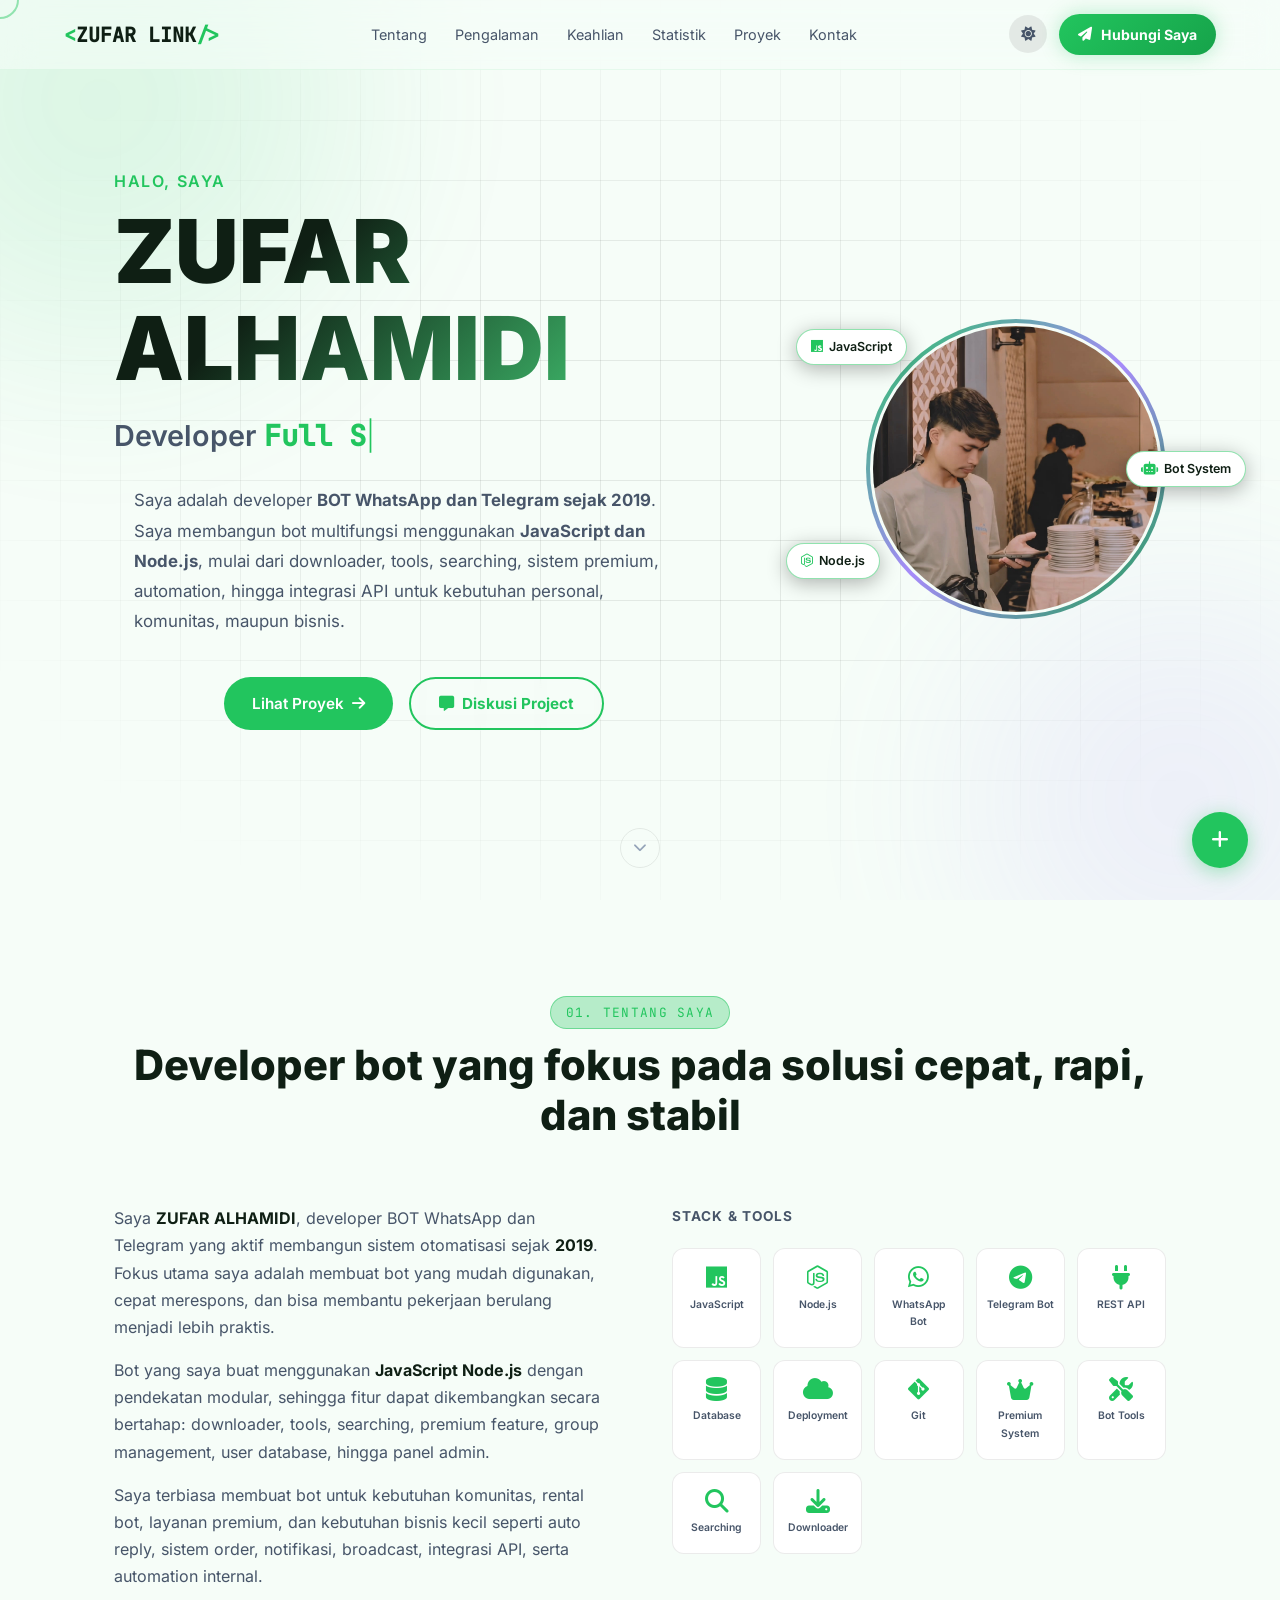
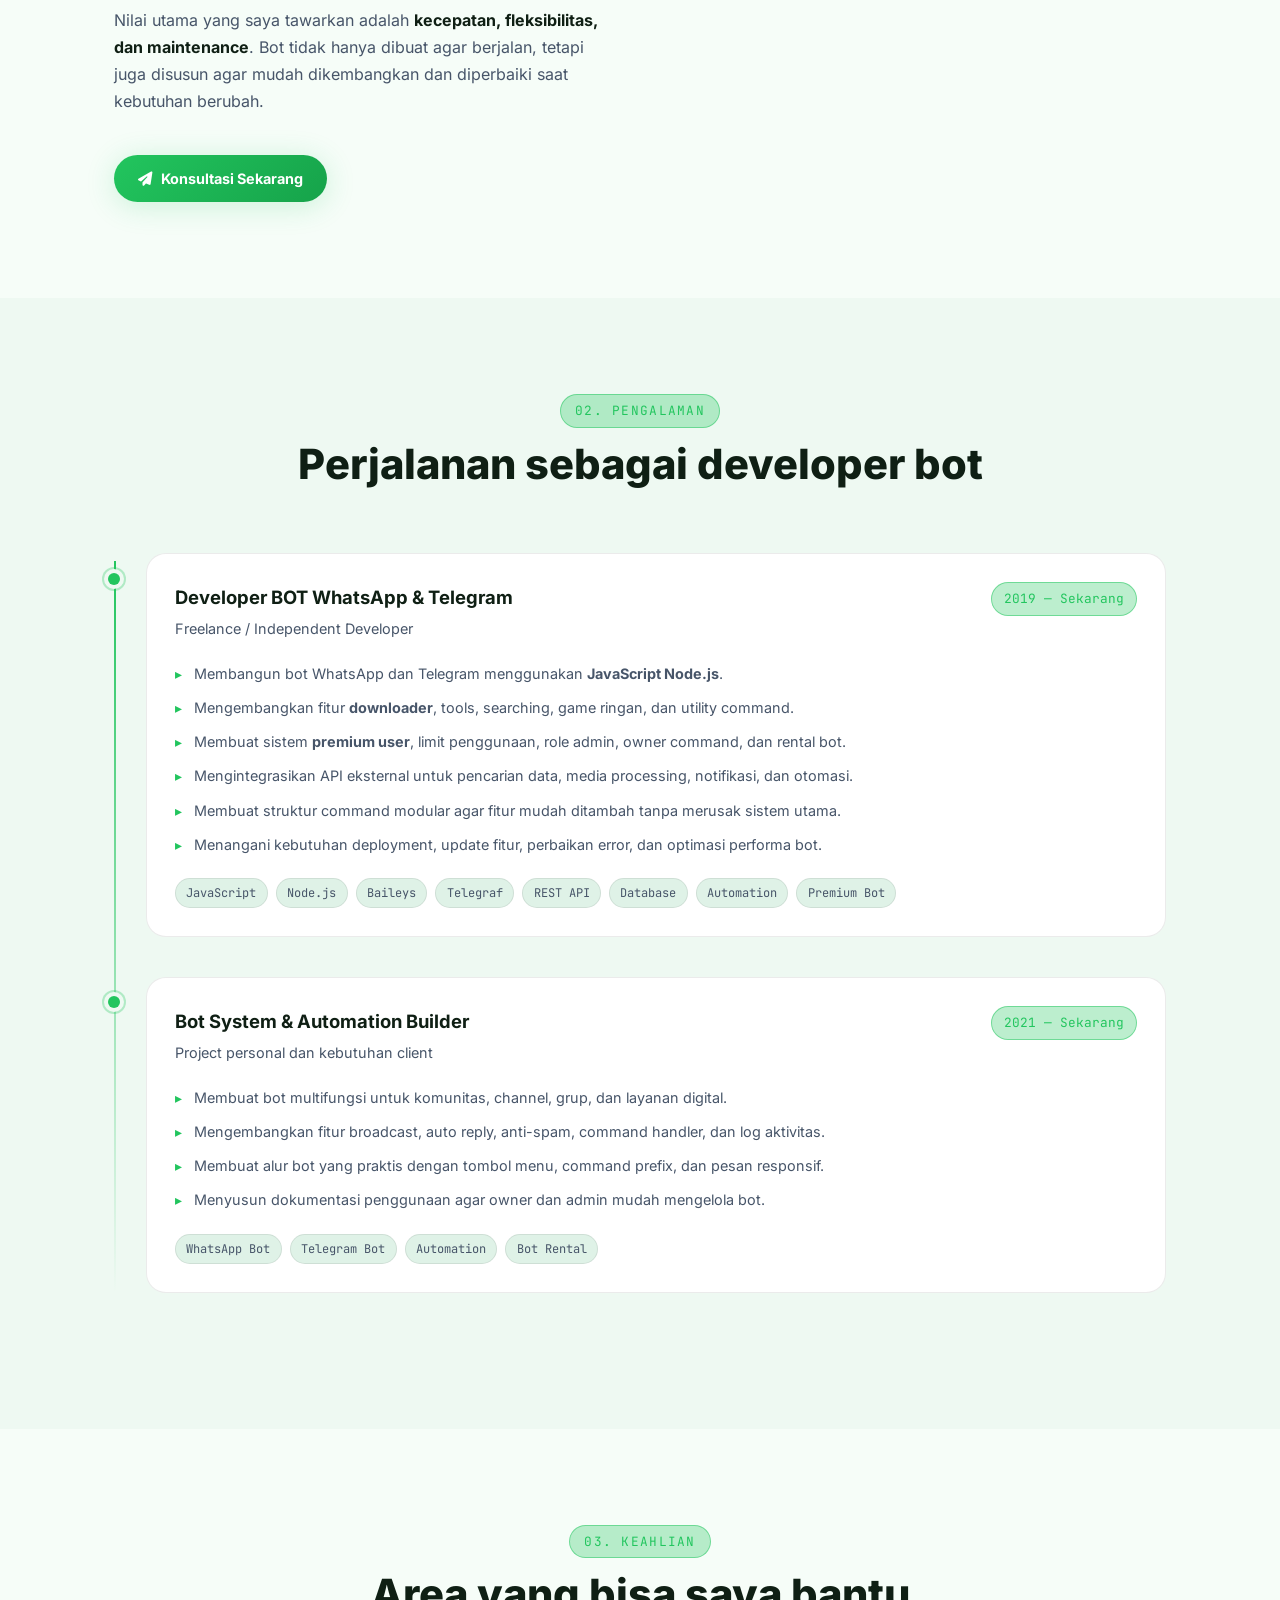
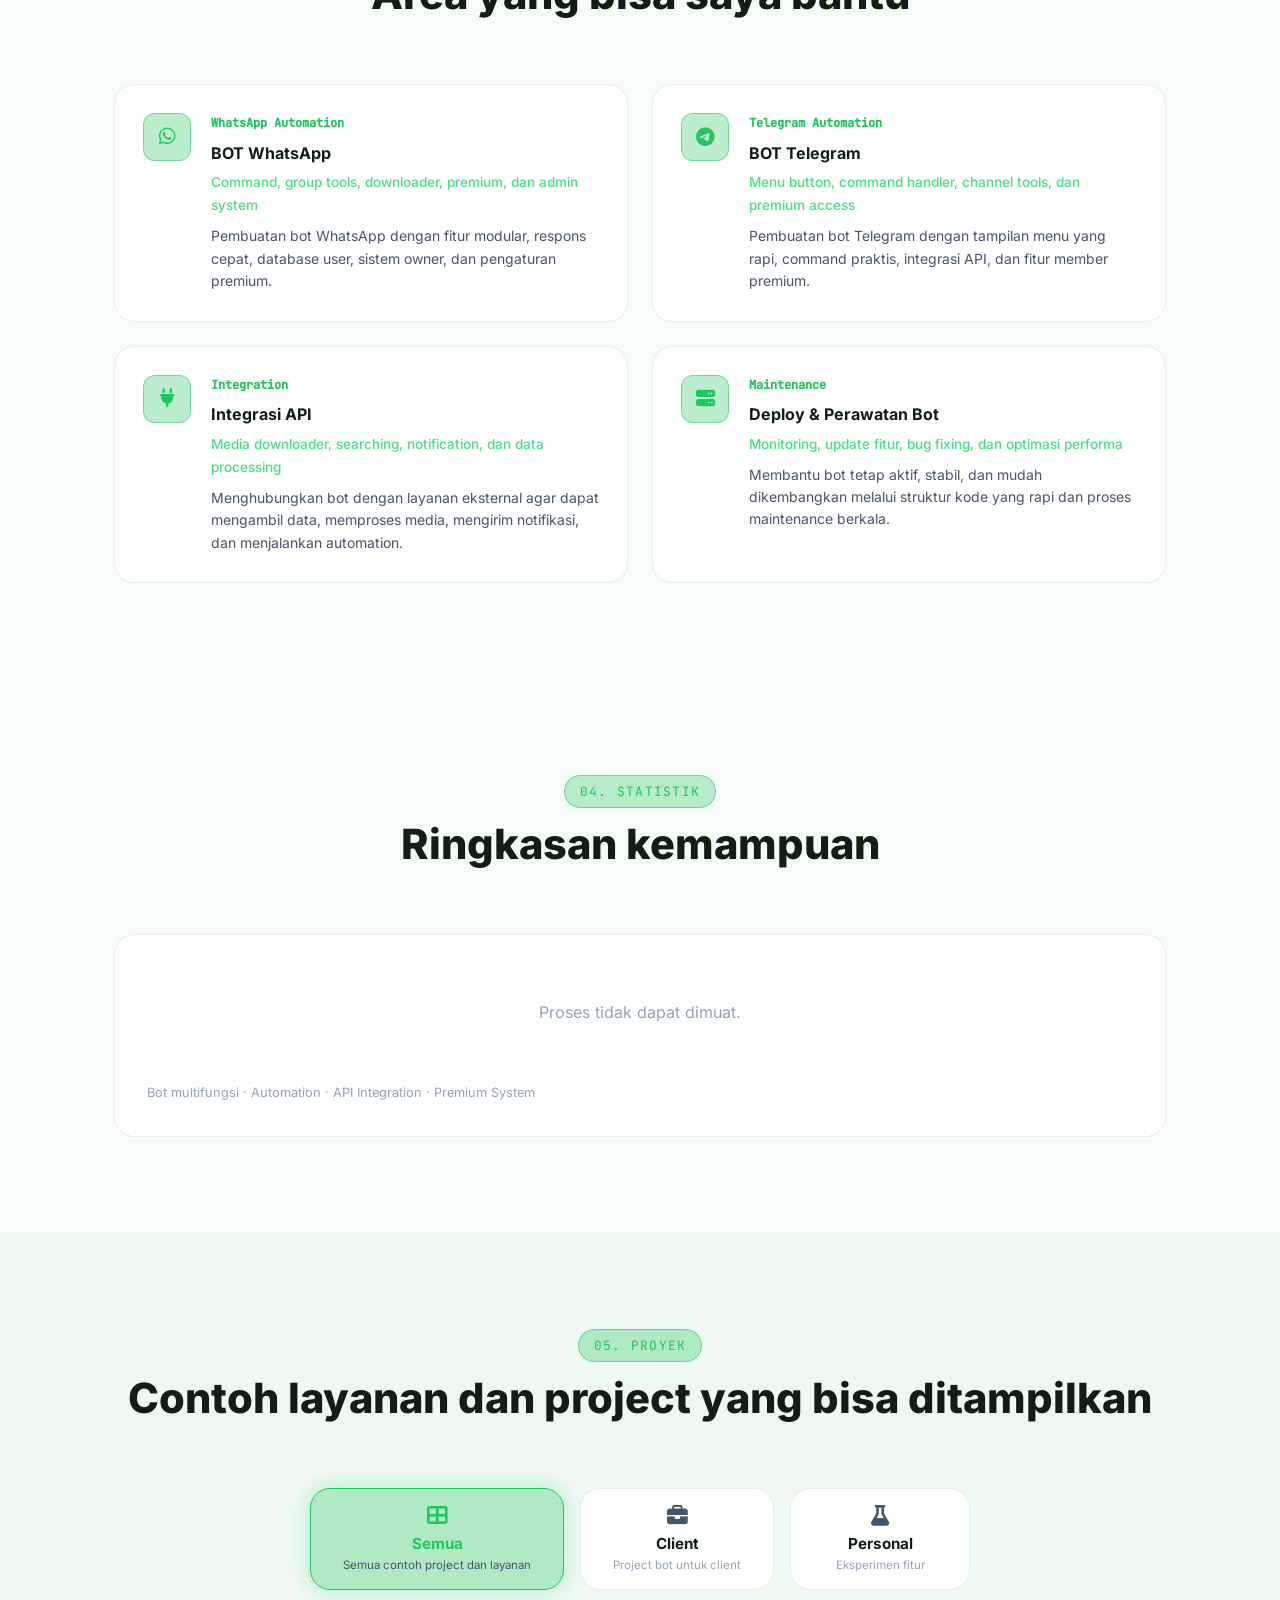
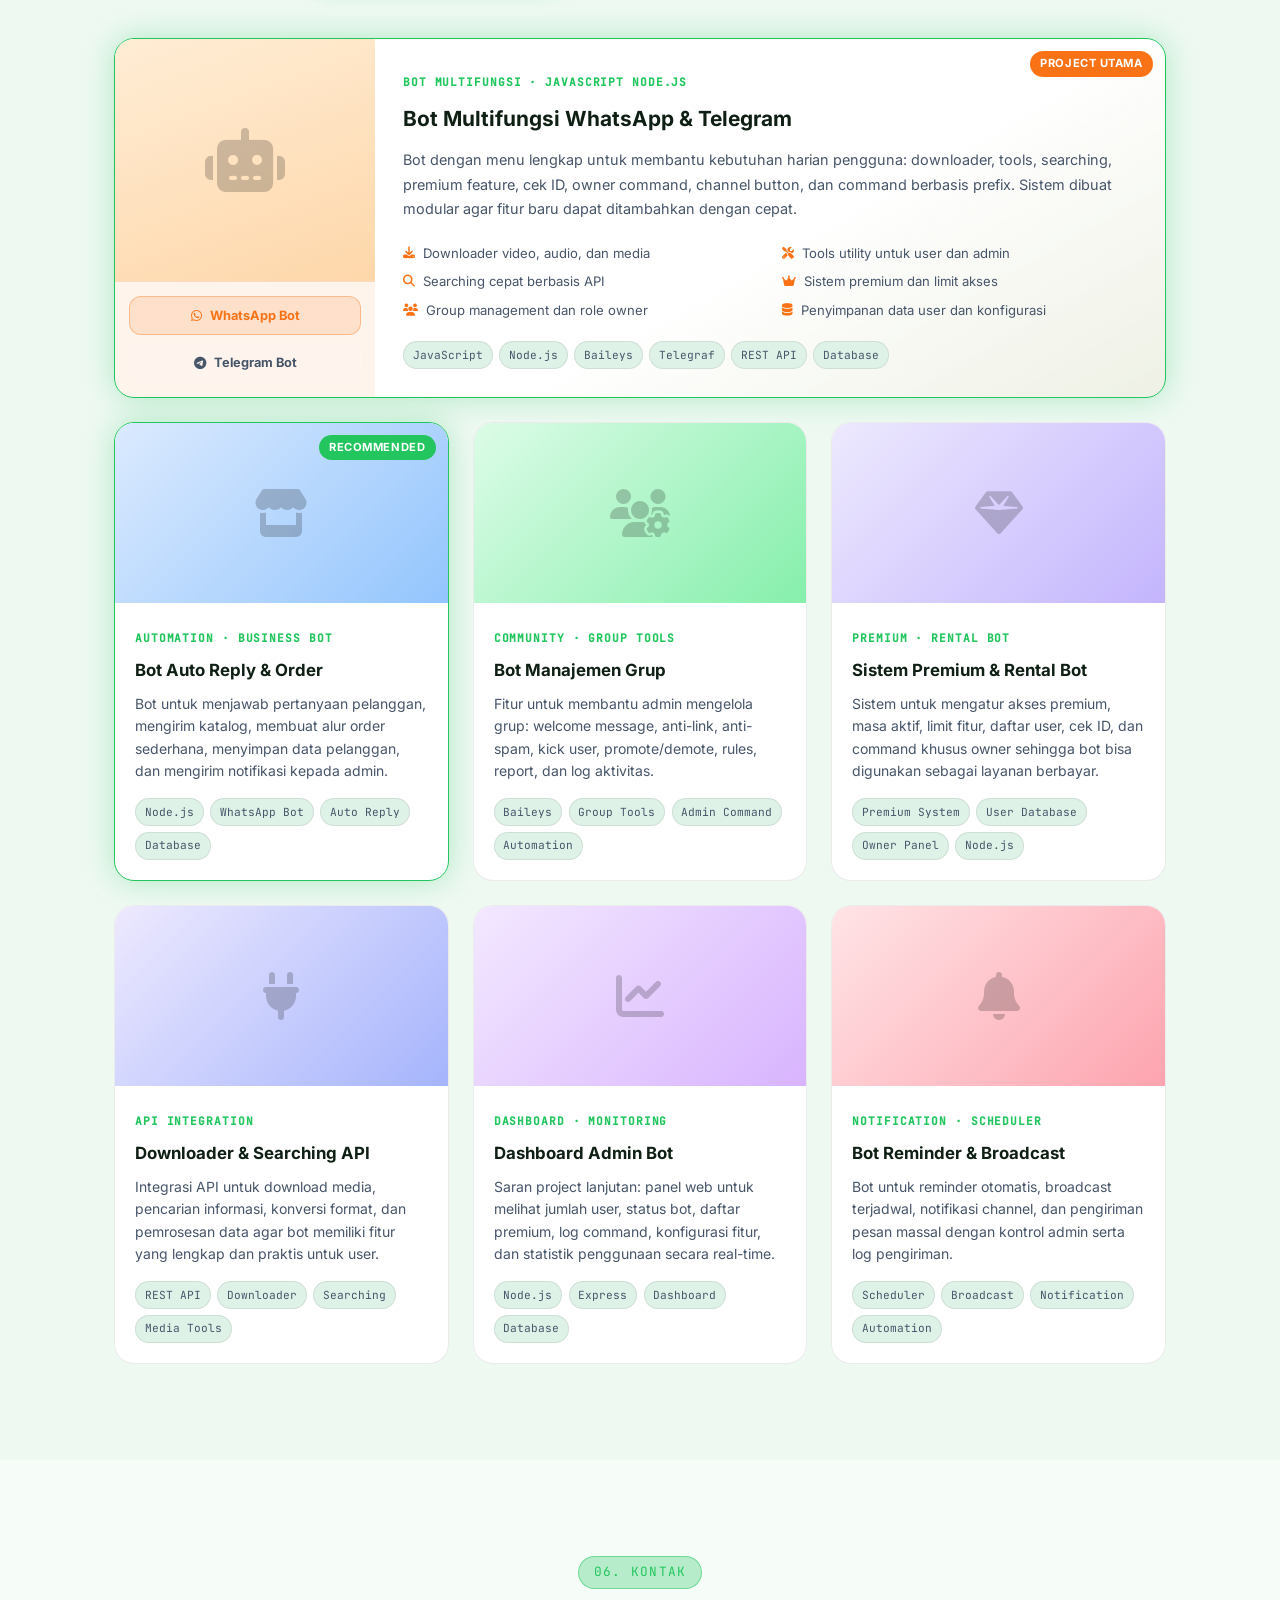
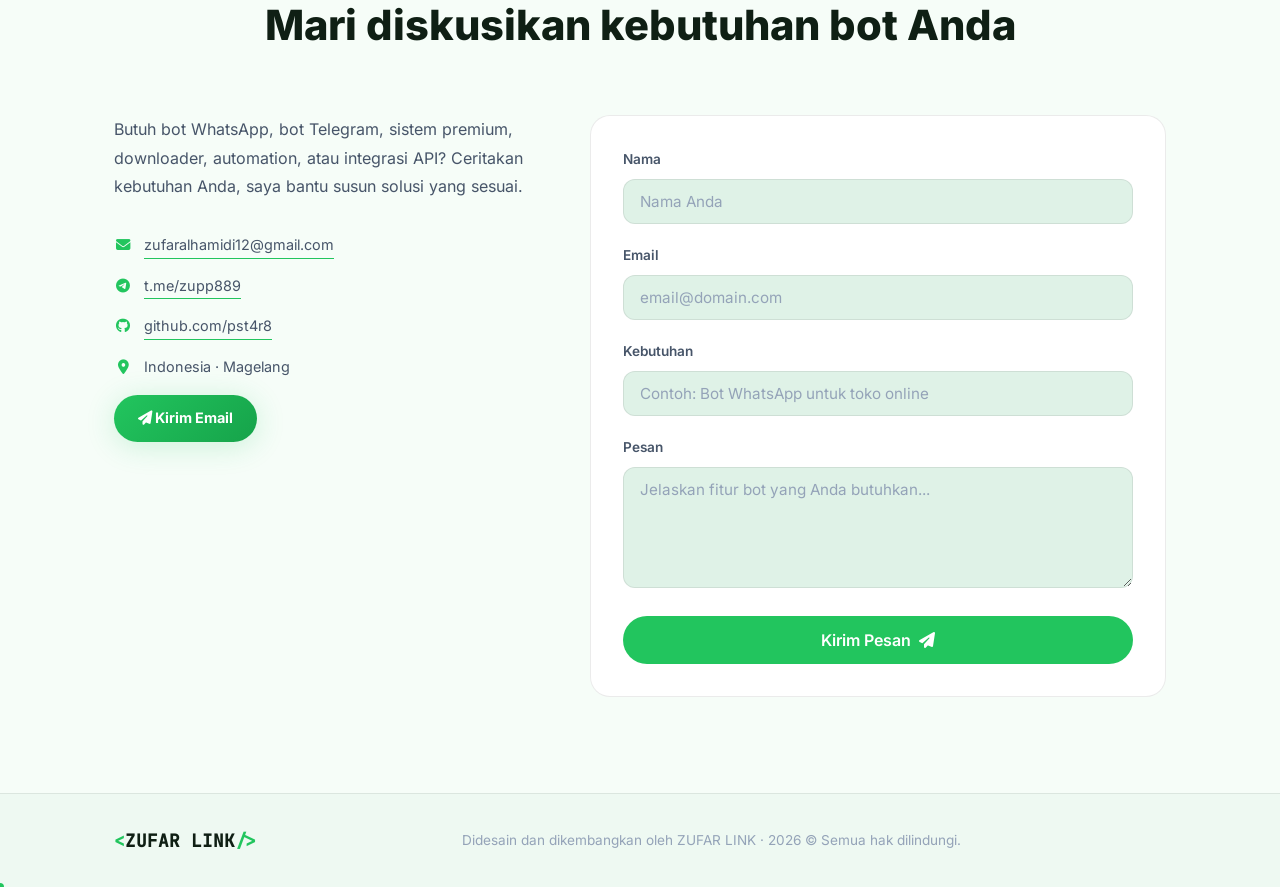
==== index.html @ 725f942e "update index.html" ====
<!DOCTYPE html>
<html lang="id" data-theme="dark">
<head>
  <meta charset="UTF-8" />
  <meta name="viewport" content="width=device-width, initial-scale=1.0" />

  <!-- SEO -->
  <title>ZUFAR AL — Developer Bot WhatsApp & Telegram | JavaScript · Node.js</title>
  <meta name="description" content="Portfolio ZUFAR LINK, developer BOT WhatsApp dan Telegram sejak 2019. Spesialis pembuatan bot multifungsi, automation, downloader, tools, searching, sistem premium, dan integrasi API menggunakan JavaScript Node.js." />
  <meta name="keywords" content="ZUFAR LINK, developer bot, bot WhatsApp, bot Telegram, JavaScript, Node.js, Baileys, Telegraf, automation, API integration, bot multifungsi, WhatsApp bot Indonesia, Telegram bot Indonesia" />
  <meta name="author" content="ZUFAR ALHAMIDI" />
  <meta name="robots" content="index, follow" />
  <meta name="theme-color" content="#8b5cf6" />
  <link rel="canonical" href="https://zufarlink.net/" />

  <!-- Open Graph -->
  <meta property="og:type" content="website" />
  <meta property="og:locale" content="id_ID" />
  <meta property="og:url" content="https://zufarlink.net/" />
  <meta property="og:site_name" content="ZUFAR LINK — Portfolio" />
  <meta property="og:title" content="ZUFAR LINK — Developer Bot WhatsApp & Telegram" />
  <meta property="og:description" content="Developer BOT WhatsApp dan Telegram sejak 2019. Membuat bot multifungsi, sistem premium, automation, downloader, tools, searching, dan integrasi API dengan JavaScript Node.js." />
  <meta property="og:image" content="logo.png" />
  <meta property="og:image:width" content="1200" />
  <meta property="og:image:height" content="630" />
  <meta property="og:image:alt" content="ZUFAR LINK, Developer Bot WhatsApp dan Telegram" />

  <!-- Twitter Card -->
  <meta name="twitter:card" content="summary_large_image" />
  <meta name="twitter:title" content="ZUFAR LINK — Developer Bot WhatsApp & Telegram" />
  <meta name="twitter:description" content="Developer bot sejak 2019 dengan JavaScript Node.js untuk WhatsApp dan Telegram." />
  <meta name="twitter:image" content="logo.png" />

  <link rel="icon" type="image/svg+xml" href="favicon.svg" />
  <link rel="apple-touch-icon" href="logo.png" />

  <!-- Structured Data -->
  <script type="application/ld+json">
  {
    "@context": "https://schema.org",
    "@type": "Person",
    "name": "ZUFAR LINK",
    "jobTitle": "Developer Bot WhatsApp dan Telegram",
    "description": "Developer BOT WhatsApp dan Telegram sejak 2019. Berfokus pada bot multifungsi, automation, sistem premium, downloader, searching, dan integrasi API menggunakan JavaScript Node.js.",
    "url": "https://zufarlink.net/",
    "email": "zufaralhamidi12@gmail.com",
    "sameAs": [
      "https://github.com/pst4r8",
      "https://t.me/zupp889"
    ],
    "knowsAbout": [
      "JavaScript", "Node.js", "WhatsApp Bot", "Telegram Bot", "Baileys", "Telegraf", "API Integration", "Automation", "Bot Management", "Downloader", "Premium System", "Database", "Web Dashboard"
    ]
  }
  </script>

  <link rel="stylesheet" href="libs/fonts/fonts.css" />
  <link rel="stylesheet" href="libs/fontawesome/css/all.min.css" />
  <link rel="stylesheet" href="libs/bootstrap/tooltip-only.css" />
  <link rel="stylesheet" href="libs/aos/aos.min.css" />
  <link rel="stylesheet" href="style.css" />
</head>
<body>

  <!-- NAVBAR -->
  <nav class="navbar" id="navbar">
    <div class="nav-container">
      <a href="#hero" class="nav-logo">
        <span class="logo-bracket">&lt;</span>ZUFAR LINK<span class="logo-bracket">/&gt;</span>
      </a>

      <ul class="nav-links" id="navLinks">
        <li><a href="#sobre-mi">Tentang</a></li>
        <li><a href="#experiencia">Pengalaman</a></li>
        <li><a href="#estudios">Keahlian</a></li>
        <li><a href="#github">Statistik</a></li>
        <li><a href="#proyectos">Proyek</a></li>
        <li><a href="#contacto">Kontak</a></li>
      </ul>

      <div class="nav-actions">
        <button class="theme-toggle" id="themeToggle" aria-label="Ubah tema">
          <i class="fas fa-moon" id="themeIcon"></i>
        </button>
        <a href="#contacto" class="btn-cv btn-cv-nav">
          <i class="fas fa-paper-plane"></i>
          <span>Hubungi Saya</span>
        </a>
        <button class="hamburger" id="hamburger" aria-label="Menu">
          <span></span><span></span><span></span>
        </button>
      </div>
    </div>
  </nav>

  <!-- HERO -->
  <section class="hero" id="hero">
    <div class="hero-bg">
      <div class="hero-grid"></div>
      <div class="blob blob-1"></div>
      <div class="blob blob-2"></div>
    </div>
    <div class="hero-layout">
      <div class="hero-content" data-aos="fade-right">
        <p class="hero-greeting">Halo, saya</p>
        <h1 class="hero-name" data-text="ZUFAR ALHAMIDI">ZUFAR ALHAMIDI</h1>
        <div class="hero-role">
          <span>Developer </span>
          <span class="typing-wrapper">
            <span class="typing" id="typing">BOT WhatsApp & Telegram</span>
            <span class="cursor">|</span>
          </span>
        </div>
        <p class="hero-desc">
          Saya adalah developer <strong>BOT WhatsApp dan Telegram sejak 2019</strong>. Saya membangun bot multifungsi menggunakan <strong>JavaScript dan Node.js</strong>, mulai dari downloader, tools, searching, sistem premium, automation, hingga integrasi API untuk kebutuhan personal, komunitas, maupun bisnis.
        </p>
        <div class="hero-actions">
          <a href="#proyectos" class="btn-primary">Lihat Proyek <i class="fas fa-arrow-right"></i></a>
          <a href="#contacto" class="btn-cv btn-cv-hero">
            <i class="fas fa-message"></i> Diskusi Project
          </a>
        </div>
        <!--
        <div class="hero-socials">
          <a href="https://github.com/pst4r8" target="_blank" rel="noopener" aria-label="GitHub">
            <i class="fab fa-github"></i>
          </a>
          <a href="https://t.me/zupp889" target="_blank" rel="noopener" aria-label="Telegram">
            <i class="fab fa-telegram"></i>
          </a>
          <a href="mailto:zufaralhamidi12@gmail.com" aria-label="Email">
            <i class="fas fa-envelope"></i>
          </a>
        </div>
        -->
      </div>

      <div class="hero-photo" data-aos="fade-left" data-aos-delay="200">
        <div class="photo-ring">
          <div class="photo-wrap">
            <img src="profile.jpg" alt="ZUFAR LINK" id="heroImg" onerror="this.style.display='none'; document.getElementById('photoPlaceholder').style.display='flex';" />
            <div class="photo-placeholder" id="photoPlaceholder">
              <i class="fas fa-robot"></i>
            </div>
          </div>
        </div>
        <div class="photo-badge photo-badge-1">
          <i class="fab fa-js"></i>
          <span>JavaScript</span>
        </div>
        <div class="photo-badge photo-badge-2">
          <i class="fab fa-node-js"></i>
          <span>Node.js</span>
        </div>
        <div class="photo-badge photo-badge-3">
          <i class="fas fa-robot"></i>
          <span>Bot System</span>
        </div>
      </div>
    </div>
    <div class="hero-scroll" data-aos="fade-up" data-aos-delay="700">
      <a href="#sobre-mi"><i class="fas fa-chevron-down"></i></a>
    </div>
  </section>

  <!-- TENTANG -->
  <section class="section sobre-mi" id="sobre-mi">
    <div class="container">
      <div class="section-header" data-aos="fade-up">
        <span class="section-tag">01. Tentang Saya</span>
        <h2>Developer bot yang fokus pada solusi cepat, rapi, dan stabil</h2>
      </div>
      <div class="about-grid">
        <div class="about-text" data-aos="fade-right">
          <p>Saya <strong>ZUFAR ALHAMIDI</strong>, developer BOT WhatsApp dan Telegram yang aktif membangun sistem otomatisasi sejak <strong>2019</strong>. Fokus utama saya adalah membuat bot yang mudah digunakan, cepat merespons, dan bisa membantu pekerjaan berulang menjadi lebih praktis.</p>
          <p>Bot yang saya buat menggunakan <strong>JavaScript Node.js</strong> dengan pendekatan modular, sehingga fitur dapat dikembangkan secara bertahap: downloader, tools, searching, premium feature, group management, user database, hingga panel admin.</p>
          <p>Saya terbiasa membuat bot untuk kebutuhan komunitas, rental bot, layanan premium, dan kebutuhan bisnis kecil seperti auto reply, sistem order, notifikasi, broadcast, integrasi API, serta automation internal.</p>
          <p>Nilai utama yang saya tawarkan adalah <strong>kecepatan, fleksibilitas, dan maintenance</strong>. Bot tidak hanya dibuat agar berjalan, tetapi juga disusun agar mudah dikembangkan dan diperbaiki saat kebutuhan berubah.</p>
          <a href="#contacto" class="btn-cv btn-cv-about">
            <i class="fas fa-paper-plane"></i> Konsultasi Sekarang
          </a>
        </div>
        <div class="about-skills" data-aos="fade-left">
          <h3>Stack & Tools</h3>
          <div class="skills-grid">
            <div class="skill-item"><i class="fab fa-js"></i><span>JavaScript</span></div>
            <div class="skill-item"><i class="fab fa-node-js"></i><span>Node.js</span></div>
            <div class="skill-item"><i class="fab fa-whatsapp"></i><span>WhatsApp Bot</span></div>
            <div class="skill-item"><i class="fab fa-telegram"></i><span>Telegram Bot</span></div>
            <div class="skill-item"><i class="fas fa-plug"></i><span>REST API</span></div>
            <div class="skill-item"><i class="fas fa-database"></i><span>Database</span></div>
            <div class="skill-item"><i class="fas fa-cloud"></i><span>Deployment</span></div>
            <div class="skill-item"><i class="fab fa-git-alt"></i><span>Git</span></div>
            <div class="skill-item"><i class="fas fa-crown"></i><span>Premium System</span></div>
            <div class="skill-item"><i class="fas fa-screwdriver-wrench"></i><span>Bot Tools</span></div>
            <div class="skill-item"><i class="fas fa-magnifying-glass"></i><span>Searching</span></div>
            <div class="skill-item"><i class="fas fa-download"></i><span>Downloader</span></div>
          </div>
        </div>
      </div>
    </div>
  </section>

  <!-- PENGALAMAN -->
  <section class="section experiencia" id="experiencia">
    <div class="container">
      <div class="section-header" data-aos="fade-up">
        <span class="section-tag">02. Pengalaman</span>
        <h2>Perjalanan sebagai developer bot</h2>
      </div>
      <div class="timeline">
        <div class="timeline-item" data-aos="fade-up">
          <div class="timeline-dot"></div>
          <div class="timeline-card">
            <div class="timeline-header">
              <div>
                <h3>Developer BOT WhatsApp & Telegram</h3>
                <p class="company">Freelance / Independent Developer</p>
              </div>
              <span class="timeline-date">2019 — Sekarang</span>
            </div>
            <ul class="timeline-list">
              <li>Membangun bot WhatsApp dan Telegram menggunakan <strong>JavaScript Node.js</strong>.</li>
              <li>Mengembangkan fitur <strong>downloader</strong>, tools, searching, game ringan, dan utility command.</li>
              <li>Membuat sistem <strong>premium user</strong>, limit penggunaan, role admin, owner command, dan rental bot.</li>
              <li>Mengintegrasikan API eksternal untuk pencarian data, media processing, notifikasi, dan otomasi.</li>
              <li>Membuat struktur command modular agar fitur mudah ditambah tanpa merusak sistem utama.</li>
              <li>Menangani kebutuhan deployment, update fitur, perbaikan error, dan optimasi performa bot.</li>
            </ul>
            <div class="timeline-tags">
              <span>JavaScript</span><span>Node.js</span><span>Baileys</span><span>Telegraf</span>
              <span>REST API</span><span>Database</span><span>Automation</span><span>Premium Bot</span>
            </div>
          </div>
        </div>

        <div class="timeline-item" data-aos="fade-up" data-aos-delay="100">
          <div class="timeline-dot"></div>
          <div class="timeline-card">
            <div class="timeline-header">
              <div>
                <h3>Bot System & Automation Builder</h3>
                <p class="company">Project personal dan kebutuhan client</p>
              </div>
              <span class="timeline-date">2021 — Sekarang</span>
            </div>
            <ul class="timeline-list">
              <li>Membuat bot multifungsi untuk komunitas, channel, grup, dan layanan digital.</li>
              <li>Mengembangkan fitur broadcast, auto reply, anti-spam, command handler, dan log aktivitas.</li>
              <li>Membuat alur bot yang praktis dengan tombol menu, command prefix, dan pesan responsif.</li>
              <li>Menyusun dokumentasi penggunaan agar owner dan admin mudah mengelola bot.</li>
            </ul>
            <div class="timeline-tags">
              <span>WhatsApp Bot</span><span>Telegram Bot</span><span>Automation</span><span>Bot Rental</span>
            </div>
          </div>
        </div>
      </div>
    </div>
  </section>

  <!-- KEAHLIAN -->
  <section class="section estudios" id="estudios">
    <div class="container">
      <div class="section-header" data-aos="fade-up">
        <span class="section-tag">03. Keahlian</span>
        <h2>Area yang bisa saya bantu</h2>
      </div>
      <div class="edu-grid">
        <div class="edu-card" data-aos="fade-up">
          <div class="edu-icon"><i class="fab fa-whatsapp"></i></div>
          <div class="edu-content">
            <span class="edu-date">WhatsApp Automation</span>
            <h3>BOT WhatsApp</h3>
            <p class="edu-place">Command, group tools, downloader, premium, dan admin system</p>
            <p class="edu-desc">Pembuatan bot WhatsApp dengan fitur modular, respons cepat, database user, sistem owner, dan pengaturan premium.</p>
          </div>
        </div>

        <div class="edu-card" data-aos="fade-up" data-aos-delay="100">
          <div class="edu-icon"><i class="fab fa-telegram"></i></div>
          <div class="edu-content">
            <span class="edu-date">Telegram Automation</span>
            <h3>BOT Telegram</h3>
            <p class="edu-place">Menu button, command handler, channel tools, dan premium access</p>
            <p class="edu-desc">Pembuatan bot Telegram dengan tampilan menu yang rapi, command praktis, integrasi API, dan fitur member premium.</p>
          </div>
        </div>

        <div class="edu-card" data-aos="fade-up" data-aos-delay="200">
          <div class="edu-icon"><i class="fas fa-plug"></i></div>
          <div class="edu-content">
            <span class="edu-date">Integration</span>
            <h3>Integrasi API</h3>
            <p class="edu-place">Media downloader, searching, notification, dan data processing</p>
            <p class="edu-desc">Menghubungkan bot dengan layanan eksternal agar dapat mengambil data, memproses media, mengirim notifikasi, dan menjalankan automation.</p>
          </div>
        </div>

        <div class="edu-card" data-aos="fade-up" data-aos-delay="300">
          <div class="edu-icon"><i class="fas fa-server"></i></div>
          <div class="edu-content">
            <span class="edu-date">Maintenance</span>
            <h3>Deploy & Perawatan Bot</h3>
            <p class="edu-place">Monitoring, update fitur, bug fixing, dan optimasi performa</p>
            <p class="edu-desc">Membantu bot tetap aktif, stabil, dan mudah dikembangkan melalui struktur kode yang rapi dan proses maintenance berkala.</p>
          </div>
        </div>
      </div>
    </div>
  </section>

  <!-- STATISTIK -->
  <section class="section github-activity" id="github">
    <div class="container">
      <div class="section-header" data-aos="fade-up">
        <span class="section-tag">04. Statistik</span>
        <h2>Ringkasan kemampuan</h2>
      </div>
      <div class="github-graph-wrapper" data-aos="fade-up">
        <div id="githubGraph" class="github-graph">
          <p class="github-loading"><i class="fas fa-robot"></i> 2019+ pengalaman membuat bot WhatsApp dan Telegram dengan JavaScript Node.js.</p>
        </div>
        <div class="github-total" id="githubTotal">Bot multifungsi · Automation · API Integration · Premium System</div>
      </div>
    </div>
  </section>

  <!-- PROYEK -->
  <section class="section proyectos" id="proyectos">
    <div class="container">
      <div class="section-header" data-aos="fade-up">
        <span class="section-tag">05. Proyek</span>
        <h2>Contoh layanan dan project yang bisa ditampilkan</h2>
      </div>

      <div class="origin-filter" data-aos="fade-up">
        <div class="origin-btns">
          <button class="origin-btn active" data-origin="all" data-sub="Semua contoh project dan layanan">
            <i class="fas fa-table-cells-large"></i>
            <span class="origin-btn-title">Semua</span>
            <span class="origin-btn-sub">Semua contoh project dan layanan</span>
          </button>
          <button class="origin-btn" data-origin="work" data-sub="Project bot untuk kebutuhan client, komunitas, dan bisnis">
            <i class="fas fa-briefcase"></i>
            <span class="origin-btn-title">Client</span>
            <span class="origin-btn-sub">Project bot untuk client</span>
          </button>
          <button class="origin-btn" data-origin="personal" data-sub="Eksperimen fitur dan pengembangan sistem pribadi">
            <i class="fas fa-flask"></i>
            <span class="origin-btn-title">Personal</span>
            <span class="origin-btn-sub">Eksperimen fitur</span>
          </button>
        </div>
        <p class="filter-hint" id="filterHint">Semua contoh project dan layanan</p>
      </div>

      <div class="projects-grid" id="projectsGrid">
        <div class="project-card project-ticado featured col-span-3-md" data-category="bot" data-origin="work" data-aos="fade-up">
          <div class="featured-badge">Project Utama</div>
          <div class="ticado-inner">
            <div class="ticado-img">
              <div class="project-placeholder p-ticado"><i class="fas fa-robot"></i></div>
              <div class="ticado-stores">
                <div class="store-badge store-info"><i class="fab fa-whatsapp"></i> WhatsApp Bot</div>
                <div class="store-badge store-info store-apple"><i class="fab fa-telegram"></i> Telegram Bot</div>
              </div>
            </div>
            <div class="ticado-body">
              <span class="project-category">Bot Multifungsi · JavaScript Node.js</span>
              <h3>Bot Multifungsi WhatsApp & Telegram</h3>
              <p>Bot dengan menu lengkap untuk membantu kebutuhan harian pengguna: downloader, tools, searching, premium feature, cek ID, owner command, channel button, dan command berbasis prefix. Sistem dibuat modular agar fitur baru dapat ditambahkan dengan cepat.</p>
              <div class="ticado-features">
                <div class="tf-item"><i class="fas fa-download"></i> Downloader video, audio, dan media</div>
                <div class="tf-item"><i class="fas fa-screwdriver-wrench"></i> Tools utility untuk user dan admin</div>
                <div class="tf-item"><i class="fas fa-magnifying-glass"></i> Searching cepat berbasis API</div>
                <div class="tf-item"><i class="fas fa-crown"></i> Sistem premium dan limit akses</div>
                <div class="tf-item"><i class="fas fa-users"></i> Group management dan role owner</div>
                <div class="tf-item"><i class="fas fa-database"></i> Penyimpanan data user dan konfigurasi</div>
              </div>
              <div class="project-tech">
                <span>JavaScript</span><span>Node.js</span><span>Baileys</span><span>Telegraf</span><span>REST API</span><span>Database</span>
              </div>
            </div>
          </div>
        </div>

        <div class="project-card project-work featured" data-category="bot" data-origin="work" data-aos="fade-up">
          <div class="featured-badge">Recommended</div>
          <div class="project-img">
            <div class="project-placeholder p1"><i class="fas fa-store"></i></div>
          </div>
          <div class="project-body">
            <span class="project-category">Automation · Business Bot</span>
            <h3>Bot Auto Reply & Order</h3>
            <p>Bot untuk menjawab pertanyaan pelanggan, mengirim katalog, membuat alur order sederhana, menyimpan data pelanggan, dan mengirim notifikasi kepada admin.</p>
            <div class="project-tech"><span>Node.js</span><span>WhatsApp Bot</span><span>Auto Reply</span><span>Database</span></div>
          </div>
        </div>

        <div class="project-card project-work" data-category="bot" data-origin="work" data-aos="fade-up" data-aos-delay="50">
          <div class="project-img"><div class="project-placeholder p3"><i class="fas fa-users-gear"></i></div></div>
          <div class="project-body">
            <span class="project-category">Community · Group Tools</span>
            <h3>Bot Manajemen Grup</h3>
            <p>Fitur untuk membantu admin mengelola grup: welcome message, anti-link, anti-spam, kick user, promote/demote, rules, report, dan log aktivitas.</p>
            <div class="project-tech"><span>Baileys</span><span>Group Tools</span><span>Admin Command</span><span>Automation</span></div>
          </div>
        </div>

        <div class="project-card project-work" data-category="bot" data-origin="work" data-aos="fade-up" data-aos-delay="100">
          <div class="project-img"><div class="project-placeholder p2"><i class="fas fa-gem"></i></div></div>
          <div class="project-body">
            <span class="project-category">Premium · Rental Bot</span>
            <h3>Sistem Premium & Rental Bot</h3>
            <p>Sistem untuk mengatur akses premium, masa aktif, limit fitur, daftar user, cek ID, dan command khusus owner sehingga bot bisa digunakan sebagai layanan berbayar.</p>
            <div class="project-tech"><span>Premium System</span><span>User Database</span><span>Owner Panel</span><span>Node.js</span></div>
          </div>
        </div>

        <div class="project-card project-work" data-category="api" data-origin="work" data-aos="fade-up" data-aos-delay="150">
          <div class="project-img"><div class="project-placeholder p2b"><i class="fas fa-plug"></i></div></div>
          <div class="project-body">
            <span class="project-category">API Integration</span>
            <h3>Downloader & Searching API</h3>
            <p>Integrasi API untuk download media, pencarian informasi, konversi format, dan pemrosesan data agar bot memiliki fitur yang lengkap dan praktis untuk user.</p>
            <div class="project-tech"><span>REST API</span><span>Downloader</span><span>Searching</span><span>Media Tools</span></div>
          </div>
        </div>

        <div class="project-card project-work" data-category="dashboard" data-origin="personal" data-aos="fade-up" data-aos-delay="200">
          <div class="project-img"><div class="project-placeholder p4"><i class="fas fa-chart-line"></i></div></div>
          <div class="project-body">
            <span class="project-category">Dashboard · Monitoring</span>
            <h3>Dashboard Admin Bot</h3>
            <p>Saran project lanjutan: panel web untuk melihat jumlah user, status bot, daftar premium, log command, konfigurasi fitur, dan statistik penggunaan secara real-time.</p>
            <div class="project-tech"><span>Node.js</span><span>Express</span><span>Dashboard</span><span>Database</span></div>
          </div>
        </div>

        <div class="project-card project-work" data-category="automation" data-origin="personal" data-aos="fade-up" data-aos-delay="250">
          <div class="project-img"><div class="project-placeholder p5"><i class="fas fa-bell"></i></div></div>
          <div class="project-body">
            <span class="project-category">Notification · Scheduler</span>
            <h3>Bot Reminder & Broadcast</h3>
            <p>Bot untuk reminder otomatis, broadcast terjadwal, notifikasi channel, dan pengiriman pesan massal dengan kontrol admin serta log pengiriman.</p>
            <div class="project-tech"><span>Scheduler</span><span>Broadcast</span><span>Notification</span><span>Automation</span></div>
          </div>
        </div>
      </div>
    </div>
  </section>

  <!-- SARAN WEBSITE -->
	<!--
  <section class="cta-section" data-aos="fade-up">
    <div class="cta-blob"></div>
    <div class="container cta-content">
      <h2>Saran agar portfolio terlihat lebih profesional</h2>
      <p>Tambahkan demo bot, screenshot menu, testimoni client, daftar paket layanan, dokumentasi fitur, dan tombol kontak langsung ke WhatsApp atau Telegram agar pengunjung lebih cepat percaya dan mudah menghubungi Anda.</p>
      <div class="cta-actions">
        <a href="#proyectos" class="btn-cv btn-cv-cta"><i class="fas fa-layer-group"></i> Lihat Ide Konten</a>
        <a href="#contacto" class="btn-outline">Hubungi Saya <i class="fas fa-arrow-right"></i></a>
      </div>
    </div>
  </section>
	-->

  <!-- KONTAK -->
  <section class="section contacto" id="contacto">
    <div class="container">
      <div class="section-header" data-aos="fade-up">
        <span class="section-tag">06. Kontak</span>
        <h2>Mari diskusikan kebutuhan bot Anda</h2>
      </div>
      <div class="contact-grid">
        <div class="contact-info" data-aos="fade-right">
          <p>Butuh bot WhatsApp, bot Telegram, sistem premium, downloader, automation, atau integrasi API? Ceritakan kebutuhan Anda, saya bantu susun solusi yang sesuai.</p>
          <div class="contact-items">
            <div class="contact-item">
              <i class="fas fa-envelope"></i>
              <a href="mailto:zufaralhamidi12@gmail.com">zufaralhamidi12@gmail.com</a>
            </div>
            <div class="contact-item">
              <i class="fab fa-telegram"></i>
              <a href="https://t.me/zupp889" target="_blank" rel="noopener">t.me/zupp889</a>
            </div>
            <div class="contact-item">
              <i class="fab fa-github"></i>
              <a href="https://github.com/pst4r8" target="_blank" rel="noopener">github.com/pst4r8</a>
            </div>
            <div class="contact-item">
              <i class="fas fa-location-dot"></i>
              <span>Indonesia · Magelang</span>
            </div>
          </div>
          <a href="mailto:zufaralhamidi12@gmail.com" class="btn-cv btn-cv-contact">
            <i class="fas fa-paper-plane"></i> Kirim Email
          </a>
        </div>
        <form class="contact-form" data-aos="fade-left" id="contactForm">
          <div class="form-group">
            <label for="nombre">Nama</label>
            <input type="text" id="nombre" name="nombre" placeholder="Nama Anda" required />
          </div>
          <div class="form-group">
            <label for="email">Email</label>
            <input type="email" id="email" name="email" placeholder="email@domain.com" required />
          </div>
          <div class="form-group">
            <label for="asunto">Kebutuhan</label>
            <input type="text" id="asunto" name="asunto" placeholder="Contoh: Bot WhatsApp untuk toko online" />
          </div>
          <div class="form-group">
            <label for="mensaje">Pesan</label>
            <textarea id="mensaje" name="mensaje" rows="5" placeholder="Jelaskan fitur bot yang Anda butuhkan..." required></textarea>
          </div>
          <button type="submit" class="btn-primary btn-submit">
            <span>Kirim Pesan</span>
            <i class="fas fa-paper-plane"></i>
          </button>
          <div class="form-success" id="formSuccess">
            <i class="fas fa-circle-check"></i> Pesan berhasil dibuat. Saya akan membalas secepatnya.
          </div>
        </form>
      </div>
    </div>
  </section>

  <!-- FOOTER -->
  <footer class="footer">
    <div class="container footer-content">
      <a href="#hero" class="footer-logo">
        <span class="logo-bracket">&lt;</span>ZUFAR LINK<span class="logo-bracket">/&gt;</span>
      </a>
      <p class="footer-copy">Didesain dan dikembangkan oleh ZUFAR LINK &middot; <script>document.write(new Date().getFullYear())</script> &copy; Semua hak dilindungi.</p>
      <div class="footer-socials">
        <!--
        <a href="https://github.com/pst4r8" target="_blank" rel="noopener" aria-label="GitHub"><i class="fab fa-github"></i></a>
        <a href="https://t.me/zupp889" target="_blank" rel="noopener" aria-label="Telegram"><i class="fab fa-telegram"></i></a>
        <a href="mailto:zufaralhamidi12@gmail.com" aria-label="Email"><i class="fas fa-envelope"></i></a>
        -->
      </div>
    </div>
  </footer>

  <div id="cursor-dot"></div>
  <div id="cursor-ring"></div>

  <!-- FAB Speed Dial -->
  <div class="fab-container" id="fabContainer">
    <div class="fab-options">
      <a href="mailto:zufaralhamidi12@gmail.com" class="fab-option" data-label="Email">
        <i class="fas fa-envelope"></i>
      </a>
      <a href="https://t.me/zupp889" target="_blank" rel="noopener" class="fab-option" data-label="Telegram">
        <i class="fab fa-telegram"></i>
      </a>
      <a href="#proyectos" class="fab-option" data-label="Lihat Proyek">
        <i class="fas fa-layer-group"></i>
      </a>
    </div>
    <button class="fab-main" id="fabMain" aria-label="Kontak cepat">
      <i class="fas fa-plus" id="fabIcon"></i>
    </button>
  </div>

  <script src="libs/bootstrap/bootstrap.bundle.min.js"></script>
  <script src="libs/aos/aos.min.js"></script>
  <script src="libs/sweetalert2/sweetalert2.all.min.js"></script>
  <script src="script.js"></script>
</body>
</html>
---- libs/fonts/fonts.css ----
/* cyrillic-ext */
@font-face {
  font-family: 'Inter';
  font-style: normal;
  font-weight: 300;
  font-display: swap;
  src: url(./UcC73FwrK3iLTeHuS_nVMrMxCp50SjIa2JL7SUc.woff2) format('woff2');
  unicode-range: U+0460-052F, U+1C80-1C8A, U+20B4, U+2DE0-2DFF, U+A640-A69F, U+FE2E-FE2F;
}
/* cyrillic */
@font-face {
  font-family: 'Inter';
  font-style: normal;
  font-weight: 300;
  font-display: swap;
  src: url(./UcC73FwrK3iLTeHuS_nVMrMxCp50SjIa0ZL7SUc.woff2) format('woff2');
  unicode-range: U+0301, U+0400-045F, U+0490-0491, U+04B0-04B1, U+2116;
}
/* greek-ext */
@font-face {
  font-family: 'Inter';
  font-style: normal;
  font-weight: 300;
  font-display: swap;
  src: url(./UcC73FwrK3iLTeHuS_nVMrMxCp50SjIa2ZL7SUc.woff2) format('woff2');
  unicode-range: U+1F00-1FFF;
}
/* greek */
@font-face {
  font-family: 'Inter';
  font-style: normal;
  font-weight: 300;
  font-display: swap;
  src: url(./UcC73FwrK3iLTeHuS_nVMrMxCp50SjIa1pL7SUc.woff2) format('woff2');
  unicode-range: U+0370-0377, U+037A-037F, U+0384-038A, U+038C, U+038E-03A1, U+03A3-03FF;
}
/* vietnamese */
@font-face {
  font-family: 'Inter';
  font-style: normal;
  font-weight: 300;
  font-display: swap;
  src: url(./UcC73FwrK3iLTeHuS_nVMrMxCp50SjIa2pL7SUc.woff2) format('woff2');
  unicode-range: U+0102-0103, U+0110-0111, U+0128-0129, U+0168-0169, U+01A0-01A1, U+01AF-01B0, U+0300-0301, U+0303-0304, U+0308-0309, U+0323, U+0329, U+1EA0-1EF9, U+20AB;
}
/* latin-ext */
@font-face {
  font-family: 'Inter';
  font-style: normal;
  font-weight: 300;
  font-display: swap;
  src: url(./UcC73FwrK3iLTeHuS_nVMrMxCp50SjIa25L7SUc.woff2) format('woff2');
  unicode-range: U+0100-02BA, U+02BD-02C5, U+02C7-02CC, U+02CE-02D7, U+02DD-02FF, U+0304, U+0308, U+0329, U+1D00-1DBF, U+1E00-1E9F, U+1EF2-1EFF, U+2020, U+20A0-20AB, U+20AD-20C0, U+2113, U+2C60-2C7F, U+A720-A7FF;
}
/* latin */
@font-face {
  font-family: 'Inter';
  font-style: normal;
  font-weight: 300;
  font-display: swap;
  src: url(./UcC73FwrK3iLTeHuS_nVMrMxCp50SjIa1ZL7.woff2) format('woff2');
  unicode-range: U+0000-00FF, U+0131, U+0152-0153, U+02BB-02BC, U+02C6, U+02DA, U+02DC, U+0304, U+0308, U+0329, U+2000-206F, U+20AC, U+2122, U+2191, U+2193, U+2212, U+2215, U+FEFF, U+FFFD;
}
/* cyrillic-ext */
@font-face {
  font-family: 'Inter';
  font-style: normal;
  font-weight: 400;
  font-display: swap;
  src: url(./UcC73FwrK3iLTeHuS_nVMrMxCp50SjIa2JL7SUc.woff2) format('woff2');
  unicode-range: U+0460-052F, U+1C80-1C8A, U+20B4, U+2DE0-2DFF, U+A640-A69F, U+FE2E-FE2F;
}
/* cyrillic */
@font-face {
  font-family: 'Inter';
  font-style: normal;
  font-weight: 400;
  font-display: swap;
  src: url(./UcC73FwrK3iLTeHuS_nVMrMxCp50SjIa0ZL7SUc.woff2) format('woff2');
  unicode-range: U+0301, U+0400-045F, U+0490-0491, U+04B0-04B1, U+2116;
}
/* greek-ext */
@font-face {
  font-family: 'Inter';
  font-style: normal;
  font-weight: 400;
  font-display: swap;
  src: url(./UcC73FwrK3iLTeHuS_nVMrMxCp50SjIa2ZL7SUc.woff2) format('woff2');
  unicode-range: U+1F00-1FFF;
}
/* greek */
@font-face {
  font-family: 'Inter';
  font-style: normal;
  font-weight: 400;
  font-display: swap;
  src: url(./UcC73FwrK3iLTeHuS_nVMrMxCp50SjIa1pL7SUc.woff2) format('woff2');
  unicode-range: U+0370-0377, U+037A-037F, U+0384-038A, U+038C, U+038E-03A1, U+03A3-03FF;
}
/* vietnamese */
@font-face {
  font-family: 'Inter';
  font-style: normal;
  font-weight: 400;
  font-display: swap;
  src: url(./UcC73FwrK3iLTeHuS_nVMrMxCp50SjIa2pL7SUc.woff2) format('woff2');
  unicode-range: U+0102-0103, U+0110-0111, U+0128-0129, U+0168-0169, U+01A0-01A1, U+01AF-01B0, U+0300-0301, U+0303-0304, U+0308-0309, U+0323, U+0329, U+1EA0-1EF9, U+20AB;
}
/* latin-ext */
@font-face {
  font-family: 'Inter';
  font-style: normal;
  font-weight: 400;
  font-display: swap;
  src: url(./UcC73FwrK3iLTeHuS_nVMrMxCp50SjIa25L7SUc.woff2) format('woff2');
  unicode-range: U+0100-02BA, U+02BD-02C5, U+02C7-02CC, U+02CE-02D7, U+02DD-02FF, U+0304, U+0308, U+0329, U+1D00-1DBF, U+1E00-1E9F, U+1EF2-1EFF, U+2020, U+20A0-20AB, U+20AD-20C0, U+2113, U+2C60-2C7F, U+A720-A7FF;
}
/* latin */
@font-face {
  font-family: 'Inter';
  font-style: normal;
  font-weight: 400;
  font-display: swap;
  src: url(./UcC73FwrK3iLTeHuS_nVMrMxCp50SjIa1ZL7.woff2) format('woff2');
  unicode-range: U+0000-00FF, U+0131, U+0152-0153, U+02BB-02BC, U+02C6, U+02DA, U+02DC, U+0304, U+0308, U+0329, U+2000-206F, U+20AC, U+2122, U+2191, U+2193, U+2212, U+2215, U+FEFF, U+FFFD;
}
/* cyrillic-ext */
@font-face {
  font-family: 'Inter';
  font-style: normal;
  font-weight: 500;
  font-display: swap;
  src: url(./UcC73FwrK3iLTeHuS_nVMrMxCp50SjIa2JL7SUc.woff2) format('woff2');
  unicode-range: U+0460-052F, U+1C80-1C8A, U+20B4, U+2DE0-2DFF, U+A640-A69F, U+FE2E-FE2F;
}
/* cyrillic */
@font-face {
  font-family: 'Inter';
  font-style: normal;
  font-weight: 500;
  font-display: swap;
  src: url(./UcC73FwrK3iLTeHuS_nVMrMxCp50SjIa0ZL7SUc.woff2) format('woff2');
  unicode-range: U+0301, U+0400-045F, U+0490-0491, U+04B0-04B1, U+2116;
}
/* greek-ext */
@font-face {
  font-family: 'Inter';
  font-style: normal;
  font-weight: 500;
  font-display: swap;
  src: url(./UcC73FwrK3iLTeHuS_nVMrMxCp50SjIa2ZL7SUc.woff2) format('woff2');
  unicode-range: U+1F00-1FFF;
}
/* greek */
@font-face {
  font-family: 'Inter';
  font-style: normal;
  font-weight: 500;
  font-display: swap;
  src: url(./UcC73FwrK3iLTeHuS_nVMrMxCp50SjIa1pL7SUc.woff2) format('woff2');
  unicode-range: U+0370-0377, U+037A-037F, U+0384-038A, U+038C, U+038E-03A1, U+03A3-03FF;
}
/* vietnamese */
@font-face {
  font-family: 'Inter';
  font-style: normal;
  font-weight: 500;
  font-display: swap;
  src: url(./UcC73FwrK3iLTeHuS_nVMrMxCp50SjIa2pL7SUc.woff2) format('woff2');
  unicode-range: U+0102-0103, U+0110-0111, U+0128-0129, U+0168-0169, U+01A0-01A1, U+01AF-01B0, U+0300-0301, U+0303-0304, U+0308-0309, U+0323, U+0329, U+1EA0-1EF9, U+20AB;
}
/* latin-ext */
@font-face {
  font-family: 'Inter';
  font-style: normal;
  font-weight: 500;
  font-display: swap;
  src: url(./UcC73FwrK3iLTeHuS_nVMrMxCp50SjIa25L7SUc.woff2) format('woff2');
  unicode-range: U+0100-02BA, U+02BD-02C5, U+02C7-02CC, U+02CE-02D7, U+02DD-02FF, U+0304, U+0308, U+0329, U+1D00-1DBF, U+1E00-1E9F, U+1EF2-1EFF, U+2020, U+20A0-20AB, U+20AD-20C0, U+2113, U+2C60-2C7F, U+A720-A7FF;
}
/* latin */
@font-face {
  font-family: 'Inter';
  font-style: normal;
  font-weight: 500;
  font-display: swap;
  src: url(./UcC73FwrK3iLTeHuS_nVMrMxCp50SjIa1ZL7.woff2) format('woff2');
  unicode-range: U+0000-00FF, U+0131, U+0152-0153, U+02BB-02BC, U+02C6, U+02DA, U+02DC, U+0304, U+0308, U+0329, U+2000-206F, U+20AC, U+2122, U+2191, U+2193, U+2212, U+2215, U+FEFF, U+FFFD;
}
/* cyrillic-ext */
@font-face {
  font-family: 'Inter';
  font-style: normal;
  font-weight: 600;
  font-display: swap;
  src: url(./UcC73FwrK3iLTeHuS_nVMrMxCp50SjIa2JL7SUc.woff2) format('woff2');
  unicode-range: U+0460-052F, U+1C80-1C8A, U+20B4, U+2DE0-2DFF, U+A640-A69F, U+FE2E-FE2F;
}
/* cyrillic */
@font-face {
  font-family: 'Inter';
  font-style: normal;
  font-weight: 600;
  font-display: swap;
  src: url(./UcC73FwrK3iLTeHuS_nVMrMxCp50SjIa0ZL7SUc.woff2) format('woff2');
  unicode-range: U+0301, U+0400-045F, U+0490-0491, U+04B0-04B1, U+2116;
}
/* greek-ext */
@font-face {
  font-family: 'Inter';
  font-style: normal;
  font-weight: 600;
  font-display: swap;
  src: url(./UcC73FwrK3iLTeHuS_nVMrMxCp50SjIa2ZL7SUc.woff2) format('woff2');
  unicode-range: U+1F00-1FFF;
}
/* greek */
@font-face {
  font-family: 'Inter';
  font-style: normal;
  font-weight: 600;
  font-display: swap;
  src: url(./UcC73FwrK3iLTeHuS_nVMrMxCp50SjIa1pL7SUc.woff2) format('woff2');
  unicode-range: U+0370-0377, U+037A-037F, U+0384-038A, U+038C, U+038E-03A1, U+03A3-03FF;
}
/* vietnamese */
@font-face {
  font-family: 'Inter';
  font-style: normal;
  font-weight: 600;
  font-display: swap;
  src: url(./UcC73FwrK3iLTeHuS_nVMrMxCp50SjIa2pL7SUc.woff2) format('woff2');
  unicode-range: U+0102-0103, U+0110-0111, U+0128-0129, U+0168-0169, U+01A0-01A1, U+01AF-01B0, U+0300-0301, U+0303-0304, U+0308-0309, U+0323, U+0329, U+1EA0-1EF9, U+20AB;
}
/* latin-ext */
@font-face {
  font-family: 'Inter';
  font-style: normal;
  font-weight: 600;
  font-display: swap;
  src: url(./UcC73FwrK3iLTeHuS_nVMrMxCp50SjIa25L7SUc.woff2) format('woff2');
  unicode-range: U+0100-02BA, U+02BD-02C5, U+02C7-02CC, U+02CE-02D7, U+02DD-02FF, U+0304, U+0308, U+0329, U+1D00-1DBF, U+1E00-1E9F, U+1EF2-1EFF, U+2020, U+20A0-20AB, U+20AD-20C0, U+2113, U+2C60-2C7F, U+A720-A7FF;
}
/* latin */
@font-face {
  font-family: 'Inter';
  font-style: normal;
  font-weight: 600;
  font-display: swap;
  src: url(./UcC73FwrK3iLTeHuS_nVMrMxCp50SjIa1ZL7.woff2) format('woff2');
  unicode-range: U+0000-00FF, U+0131, U+0152-0153, U+02BB-02BC, U+02C6, U+02DA, U+02DC, U+0304, U+0308, U+0329, U+2000-206F, U+20AC, U+2122, U+2191, U+2193, U+2212, U+2215, U+FEFF, U+FFFD;
}
/* cyrillic-ext */
@font-face {
  font-family: 'Inter';
  font-style: normal;
  font-weight: 700;
  font-display: swap;
  src: url(./UcC73FwrK3iLTeHuS_nVMrMxCp50SjIa2JL7SUc.woff2) format('woff2');
  unicode-range: U+0460-052F, U+1C80-1C8A, U+20B4, U+2DE0-2DFF, U+A640-A69F, U+FE2E-FE2F;
}
/* cyrillic */
@font-face {
  font-family: 'Inter';
  font-style: normal;
  font-weight: 700;
  font-display: swap;
  src: url(./UcC73FwrK3iLTeHuS_nVMrMxCp50SjIa0ZL7SUc.woff2) format('woff2');
  unicode-range: U+0301, U+0400-045F, U+0490-0491, U+04B0-04B1, U+2116;
}
/* greek-ext */
@font-face {
  font-family: 'Inter';
  font-style: normal;
  font-weight: 700;
  font-display: swap;
  src: url(./UcC73FwrK3iLTeHuS_nVMrMxCp50SjIa2ZL7SUc.woff2) format('woff2');
  unicode-range: U+1F00-1FFF;
}
/* greek */
@font-face {
  font-family: 'Inter';
  font-style: normal;
  font-weight: 700;
  font-display: swap;
  src: url(./UcC73FwrK3iLTeHuS_nVMrMxCp50SjIa1pL7SUc.woff2) format('woff2');
  unicode-range: U+0370-0377, U+037A-037F, U+0384-038A, U+038C, U+038E-03A1, U+03A3-03FF;
}
/* vietnamese */
@font-face {
  font-family: 'Inter';
  font-style: normal;
  font-weight: 700;
  font-display: swap;
  src: url(./UcC73FwrK3iLTeHuS_nVMrMxCp50SjIa2pL7SUc.woff2) format('woff2');
  unicode-range: U+0102-0103, U+0110-0111, U+0128-0129, U+0168-0169, U+01A0-01A1, U+01AF-01B0, U+0300-0301, U+0303-0304, U+0308-0309, U+0323, U+0329, U+1EA0-1EF9, U+20AB;
}
/* latin-ext */
@font-face {
  font-family: 'Inter';
  font-style: normal;
  font-weight: 700;
  font-display: swap;
  src: url(./UcC73FwrK3iLTeHuS_nVMrMxCp50SjIa25L7SUc.woff2) format('woff2');
  unicode-range: U+0100-02BA, U+02BD-02C5, U+02C7-02CC, U+02CE-02D7, U+02DD-02FF, U+0304, U+0308, U+0329, U+1D00-1DBF, U+1E00-1E9F, U+1EF2-1EFF, U+2020, U+20A0-20AB, U+20AD-20C0, U+2113, U+2C60-2C7F, U+A720-A7FF;
}
/* latin */
@font-face {
  font-family: 'Inter';
  font-style: normal;
  font-weight: 700;
  font-display: swap;
  src: url(./UcC73FwrK3iLTeHuS_nVMrMxCp50SjIa1ZL7.woff2) format('woff2');
  unicode-range: U+0000-00FF, U+0131, U+0152-0153, U+02BB-02BC, U+02C6, U+02DA, U+02DC, U+0304, U+0308, U+0329, U+2000-206F, U+20AC, U+2122, U+2191, U+2193, U+2212, U+2215, U+FEFF, U+FFFD;
}
/* cyrillic-ext */
@font-face {
  font-family: 'Inter';
  font-style: normal;
  font-weight: 800;
  font-display: swap;
  src: url(./UcC73FwrK3iLTeHuS_nVMrMxCp50SjIa2JL7SUc.woff2) format('woff2');
  unicode-range: U+0460-052F, U+1C80-1C8A, U+20B4, U+2DE0-2DFF, U+A640-A69F, U+FE2E-FE2F;
}
/* cyrillic */
@font-face {
  font-family: 'Inter';
  font-style: normal;
  font-weight: 800;
  font-display: swap;
  src: url(./UcC73FwrK3iLTeHuS_nVMrMxCp50SjIa0ZL7SUc.woff2) format('woff2');
  unicode-range: U+0301, U+0400-045F, U+0490-0491, U+04B0-04B1, U+2116;
}
/* greek-ext */
@font-face {
  font-family: 'Inter';
  font-style: normal;
  font-weight: 800;
  font-display: swap;
  src: url(./UcC73FwrK3iLTeHuS_nVMrMxCp50SjIa2ZL7SUc.woff2) format('woff2');
  unicode-range: U+1F00-1FFF;
}
/* greek */
@font-face {
  font-family: 'Inter';
  font-style: normal;
  font-weight: 800;
  font-display: swap;
  src: url(./UcC73FwrK3iLTeHuS_nVMrMxCp50SjIa1pL7SUc.woff2) format('woff2');
  unicode-range: U+0370-0377, U+037A-037F, U+0384-038A, U+038C, U+038E-03A1, U+03A3-03FF;
}
/* vietnamese */
@font-face {
  font-family: 'Inter';
  font-style: normal;
  font-weight: 800;
  font-display: swap;
  src: url(./UcC73FwrK3iLTeHuS_nVMrMxCp50SjIa2pL7SUc.woff2) format('woff2');
  unicode-range: U+0102-0103, U+0110-0111, U+0128-0129, U+0168-0169, U+01A0-01A1, U+01AF-01B0, U+0300-0301, U+0303-0304, U+0308-0309, U+0323, U+0329, U+1EA0-1EF9, U+20AB;
}
/* latin-ext */
@font-face {
  font-family: 'Inter';
  font-style: normal;
  font-weight: 800;
  font-display: swap;
  src: url(./UcC73FwrK3iLTeHuS_nVMrMxCp50SjIa25L7SUc.woff2) format('woff2');
  unicode-range: U+0100-02BA, U+02BD-02C5, U+02C7-02CC, U+02CE-02D7, U+02DD-02FF, U+0304, U+0308, U+0329, U+1D00-1DBF, U+1E00-1E9F, U+1EF2-1EFF, U+2020, U+20A0-20AB, U+20AD-20C0, U+2113, U+2C60-2C7F, U+A720-A7FF;
}
/* latin */
@font-face {
  font-family: 'Inter';
  font-style: normal;
  font-weight: 800;
  font-display: swap;
  src: url(./UcC73FwrK3iLTeHuS_nVMrMxCp50SjIa1ZL7.woff2) format('woff2');
  unicode-range: U+0000-00FF, U+0131, U+0152-0153, U+02BB-02BC, U+02C6, U+02DA, U+02DC, U+0304, U+0308, U+0329, U+2000-206F, U+20AC, U+2122, U+2191, U+2193, U+2212, U+2215, U+FEFF, U+FFFD;
}
/* cyrillic-ext */
@font-face {
  font-family: 'Inter';
  font-style: normal;
  font-weight: 900;
  font-display: swap;
  src: url(./UcC73FwrK3iLTeHuS_nVMrMxCp50SjIa2JL7SUc.woff2) format('woff2');
  unicode-range: U+0460-052F, U+1C80-1C8A, U+20B4, U+2DE0-2DFF, U+A640-A69F, U+FE2E-FE2F;
}
/* cyrillic */
@font-face {
  font-family: 'Inter';
  font-style: normal;
  font-weight: 900;
  font-display: swap;
  src: url(./UcC73FwrK3iLTeHuS_nVMrMxCp50SjIa0ZL7SUc.woff2) format('woff2');
  unicode-range: U+0301, U+0400-045F, U+0490-0491, U+04B0-04B1, U+2116;
}
/* greek-ext */
@font-face {
  font-family: 'Inter';
  font-style: normal;
  font-weight: 900;
  font-display: swap;
  src: url(./UcC73FwrK3iLTeHuS_nVMrMxCp50SjIa2ZL7SUc.woff2) format('woff2');
  unicode-range: U+1F00-1FFF;
}
/* greek */
@font-face {
  font-family: 'Inter';
  font-style: normal;
  font-weight: 900;
  font-display: swap;
  src: url(./UcC73FwrK3iLTeHuS_nVMrMxCp50SjIa1pL7SUc.woff2) format('woff2');
  unicode-range: U+0370-0377, U+037A-037F, U+0384-038A, U+038C, U+038E-03A1, U+03A3-03FF;
}
/* vietnamese */
@font-face {
  font-family: 'Inter';
  font-style: normal;
  font-weight: 900;
  font-display: swap;
  src: url(./UcC73FwrK3iLTeHuS_nVMrMxCp50SjIa2pL7SUc.woff2) format('woff2');
  unicode-range: U+0102-0103, U+0110-0111, U+0128-0129, U+0168-0169, U+01A0-01A1, U+01AF-01B0, U+0300-0301, U+0303-0304, U+0308-0309, U+0323, U+0329, U+1EA0-1EF9, U+20AB;
}
/* latin-ext */
@font-face {
  font-family: 'Inter';
  font-style: normal;
  font-weight: 900;
  font-display: swap;
  src: url(./UcC73FwrK3iLTeHuS_nVMrMxCp50SjIa25L7SUc.woff2) format('woff2');
  unicode-range: U+0100-02BA, U+02BD-02C5, U+02C7-02CC, U+02CE-02D7, U+02DD-02FF, U+0304, U+0308, U+0329, U+1D00-1DBF, U+1E00-1E9F, U+1EF2-1EFF, U+2020, U+20A0-20AB, U+20AD-20C0, U+2113, U+2C60-2C7F, U+A720-A7FF;
}
/* latin */
@font-face {
  font-family: 'Inter';
  font-style: normal;
  font-weight: 900;
  font-display: swap;
  src: url(./UcC73FwrK3iLTeHuS_nVMrMxCp50SjIa1ZL7.woff2) format('woff2');
  unicode-range: U+0000-00FF, U+0131, U+0152-0153, U+02BB-02BC, U+02C6, U+02DA, U+02DC, U+0304, U+0308, U+0329, U+2000-206F, U+20AC, U+2122, U+2191, U+2193, U+2212, U+2215, U+FEFF, U+FFFD;
}
/* cyrillic-ext */
@font-face {
  font-family: 'JetBrains Mono';
  font-style: normal;
  font-weight: 400;
  font-display: swap;
  src: url(./tDbv2o-flEEny0FZhsfKu5WU4zr3E_BX0PnT8RD8yKwBNntkaToggR7BYRbKPx3cwhsk.woff2) format('woff2');
  unicode-range: U+0460-052F, U+1C80-1C8A, U+20B4, U+2DE0-2DFF, U+A640-A69F, U+FE2E-FE2F;
}
/* cyrillic */
@font-face {
  font-family: 'JetBrains Mono';
  font-style: normal;
  font-weight: 400;
  font-display: swap;
  src: url(./tDbv2o-flEEny0FZhsfKu5WU4zr3E_BX0PnT8RD8yKwBNntkaToggR7BYRbKPxTcwhsk.woff2) format('woff2');
  unicode-range: U+0301, U+0400-045F, U+0490-0491, U+04B0-04B1, U+2116;
}
/* greek */
@font-face {
  font-family: 'JetBrains Mono';
  font-style: normal;
  font-weight: 400;
  font-display: swap;
  src: url(./tDbv2o-flEEny0FZhsfKu5WU4zr3E_BX0PnT8RD8yKwBNntkaToggR7BYRbKPxPcwhsk.woff2) format('woff2');
  unicode-range: U+0370-0377, U+037A-037F, U+0384-038A, U+038C, U+038E-03A1, U+03A3-03FF;
}
/* vietnamese */
@font-face {
  font-family: 'JetBrains Mono';
  font-style: normal;
  font-weight: 400;
  font-display: swap;
  src: url(./tDbv2o-flEEny0FZhsfKu5WU4zr3E_BX0PnT8RD8yKwBNntkaToggR7BYRbKPx_cwhsk.woff2) format('woff2');
  unicode-range: U+0102-0103, U+0110-0111, U+0128-0129, U+0168-0169, U+01A0-01A1, U+01AF-01B0, U+0300-0301, U+0303-0304, U+0308-0309, U+0323, U+0329, U+1EA0-1EF9, U+20AB;
}
/* latin-ext */
@font-face {
  font-family: 'JetBrains Mono';
  font-style: normal;
  font-weight: 400;
  font-display: swap;
  src: url(./tDbv2o-flEEny0FZhsfKu5WU4zr3E_BX0PnT8RD8yKwBNntkaToggR7BYRbKPx7cwhsk.woff2) format('woff2');
  unicode-range: U+0100-02BA, U+02BD-02C5, U+02C7-02CC, U+02CE-02D7, U+02DD-02FF, U+0304, U+0308, U+0329, U+1D00-1DBF, U+1E00-1E9F, U+1EF2-1EFF, U+2020, U+20A0-20AB, U+20AD-20C0, U+2113, U+2C60-2C7F, U+A720-A7FF;
}
/* latin */
@font-face {
  font-family: 'JetBrains Mono';
  font-style: normal;
  font-weight: 400;
  font-display: swap;
  src: url(./tDbv2o-flEEny0FZhsfKu5WU4zr3E_BX0PnT8RD8yKwBNntkaToggR7BYRbKPxDcwg.woff2) format('woff2');
  unicode-range: U+0000-00FF, U+0131, U+0152-0153, U+02BB-02BC, U+02C6, U+02DA, U+02DC, U+0304, U+0308, U+0329, U+2000-206F, U+20AC, U+2122, U+2191, U+2193, U+2212, U+2215, U+FEFF, U+FFFD;
}
/* cyrillic-ext */
@font-face {
  font-family: 'JetBrains Mono';
  font-style: normal;
  font-weight: 500;
  font-display: swap;
  src: url(./tDbv2o-flEEny0FZhsfKu5WU4zr3E_BX0PnT8RD8yKwBNntkaToggR7BYRbKPx3cwhsk.woff2) format('woff2');
  unicode-range: U+0460-052F, U+1C80-1C8A, U+20B4, U+2DE0-2DFF, U+A640-A69F, U+FE2E-FE2F;
}
/* cyrillic */
@font-face {
  font-family: 'JetBrains Mono';
  font-style: normal;
  font-weight: 500;
  font-display: swap;
  src: url(./tDbv2o-flEEny0FZhsfKu5WU4zr3E_BX0PnT8RD8yKwBNntkaToggR7BYRbKPxTcwhsk.woff2) format('woff2');
  unicode-range: U+0301, U+0400-045F, U+0490-0491, U+04B0-04B1, U+2116;
}
/* greek */
@font-face {
  font-family: 'JetBrains Mono';
  font-style: normal;
  font-weight: 500;
  font-display: swap;
  src: url(./tDbv2o-flEEny0FZhsfKu5WU4zr3E_BX0PnT8RD8yKwBNntkaToggR7BYRbKPxPcwhsk.woff2) format('woff2');
  unicode-range: U+0370-0377, U+037A-037F, U+0384-038A, U+038C, U+038E-03A1, U+03A3-03FF;
}
/* vietnamese */
@font-face {
  font-family: 'JetBrains Mono';
  font-style: normal;
  font-weight: 500;
  font-display: swap;
  src: url(./tDbv2o-flEEny0FZhsfKu5WU4zr3E_BX0PnT8RD8yKwBNntkaToggR7BYRbKPx_cwhsk.woff2) format('woff2');
  unicode-range: U+0102-0103, U+0110-0111, U+0128-0129, U+0168-0169, U+01A0-01A1, U+01AF-01B0, U+0300-0301, U+0303-0304, U+0308-0309, U+0323, U+0329, U+1EA0-1EF9, U+20AB;
}
/* latin-ext */
@font-face {
  font-family: 'JetBrains Mono';
  font-style: normal;
  font-weight: 500;
  font-display: swap;
  src: url(./tDbv2o-flEEny0FZhsfKu5WU4zr3E_BX0PnT8RD8yKwBNntkaToggR7BYRbKPx7cwhsk.woff2) format('woff2');
  unicode-range: U+0100-02BA, U+02BD-02C5, U+02C7-02CC, U+02CE-02D7, U+02DD-02FF, U+0304, U+0308, U+0329, U+1D00-1DBF, U+1E00-1E9F, U+1EF2-1EFF, U+2020, U+20A0-20AB, U+20AD-20C0, U+2113, U+2C60-2C7F, U+A720-A7FF;
}
/* latin */
@font-face {
  font-family: 'JetBrains Mono';
  font-style: normal;
  font-weight: 500;
  font-display: swap;
  src: url(./tDbv2o-flEEny0FZhsfKu5WU4zr3E_BX0PnT8RD8yKwBNntkaToggR7BYRbKPxDcwg.woff2) format('woff2');
  unicode-range: U+0000-00FF, U+0131, U+0152-0153, U+02BB-02BC, U+02C6, U+02DA, U+02DC, U+0304, U+0308, U+0329, U+2000-206F, U+20AC, U+2122, U+2191, U+2193, U+2212, U+2215, U+FEFF, U+FFFD;
}
---- libs/bootstrap/tooltip-only.css ----
.tooltip{--bs-tooltip-zindex:1080;--bs-tooltip-max-width:200px;--bs-tooltip-padding-x:0.5rem;--bs-tooltip-padding-y:0.25rem;--bs-tooltip-margin: ;--bs-tooltip-font-size:0.875rem;--bs-tooltip-color:var(--bs-body-bg);--bs-tooltip-bg:var(--bs-emphasis-color);--bs-tooltip-border-radius:var(--bs-border-radius);--bs-tooltip-opacity:0.9;--bs-tooltip-arrow-width:0.8rem;--bs-tooltip-arrow-height:0.4rem;z-index:var(--bs-tooltip-zindex);display:block;margin:var(--bs-tooltip-margin);font-family:var(--bs-font-sans-serif);font-style:normal;font-weight:400;line-height:1.5;text-align:left;text-align:start;text-decoration:none;text-shadow:none;text-transform:none;letter-spacing:normal;word-break:normal;white-space:normal;word-spacing:normal;line-break:auto;font-size:var(--bs-tooltip-font-size);word-wrap:break-word;opacity:0}
.tooltip.show{opacity:var(--bs-tooltip-opacity)}
.tooltip .tooltip-arrow{display:block;width:var(--bs-tooltip-arrow-width);height:var(--bs-tooltip-arrow-height)}
.tooltip .tooltip-arrow::before{position:absolute;content:"";border-color:transparent;border-style:solid}
.tooltip-arrow,.bs-tooltip-top .tooltip-arrow{bottom:calc(-1 * var(--bs-tooltip-arrow-height))}
.tooltip-arrow::before,.bs-tooltip-top .tooltip-arrow::before{top:-1px;border-width:var(--bs-tooltip-arrow-height) calc(var(--bs-tooltip-arrow-width) * .5) 0;border-top-color:var(--bs-tooltip-bg)}
.tooltip-arrow,.bs-tooltip-end .tooltip-arrow{left:calc(-1 * var(--bs-tooltip-arrow-height));width:var(--bs-tooltip-arrow-height);height:var(--bs-tooltip-arrow-width)}
.tooltip-arrow::before,.bs-tooltip-end .tooltip-arrow::before{right:-1px;border-width:calc(var(--bs-tooltip-arrow-width) * .5) var(--bs-tooltip-arrow-height) calc(var(--bs-tooltip-arrow-width) * .5) 0;border-right-color:var(--bs-tooltip-bg)}
.tooltip-arrow,.bs-tooltip-bottom .tooltip-arrow{top:calc(-1 * var(--bs-tooltip-arrow-height))}
.tooltip-arrow::before,.bs-tooltip-bottom .tooltip-arrow::before{bottom:-1px;border-width:0 calc(var(--bs-tooltip-arrow-width) * .5) var(--bs-tooltip-arrow-height);border-bottom-color:var(--bs-tooltip-bg)}
.tooltip-arrow,.bs-tooltip-start .tooltip-arrow{right:calc(-1 * var(--bs-tooltip-arrow-height));width:var(--bs-tooltip-arrow-height);height:var(--bs-tooltip-arrow-width)}
.tooltip-arrow::before,.bs-tooltip-start .tooltip-arrow::before{left:-1px;border-width:calc(var(--bs-tooltip-arrow-width) * .5) 0 calc(var(--bs-tooltip-arrow-width) * .5) var(--bs-tooltip-arrow-height);border-left-color:var(--bs-tooltip-bg)}
.tooltip-inner{max-width:var(--bs-tooltip-max-width);padding:var(--bs-tooltip-padding-y) var(--bs-tooltip-padding-x);color:var(--bs-tooltip-color);text-align:center;background-color:var(--bs-tooltip-bg);border-radius:var(--bs-tooltip-border-radius)}
---- style.css ----
/* ═══════════════════════════════════════════════
   VARIABLES & RESET
═══════════════════════════════════════════════ */
:root {
  --accent: #22c55e;
  --accent-light: #4ade80;
  --accent-dark: #16a34a;
  --accent-glow: rgba(34, 197, 94, 0.3);

  --bg: #0a0f0c;
  --bg-2: #111a14;
  --bg-3: #1a2620;
  --bg-card: #131d17;
  --bg-card-hover: #1c2e22;

  --text: #e2e8f0;
  --text-muted: #94a3b8;
  --text-faint: #475569;

  --border: rgba(255,255,255,0.06);
  --border-hover: rgba(34, 197, 94, 0.4);

  --shadow: 0 4px 24px rgba(0,0,0,0.4);
  --shadow-accent: 0 4px 30px rgba(34, 197, 94, 0.25);

  --radius: 12px;
  --radius-lg: 20px;
  --radius-pill: 999px;

  --font: 'Inter', sans-serif;
  --font-mono: 'JetBrains Mono', monospace;

  --nav-h: 70px;
  --transition: 0.25s cubic-bezier(0.4,0,0.2,1);
}

[data-theme="light"] {
  --bg: #f6fdf8;
  --bg-2: #eef9f2;
  --bg-3: #dff2e7;
  --bg-card: #ffffff;
  --bg-card-hover: #f0fbf4;
  --text: #0f1f14;
  --text-muted: #475569;
  --text-faint: #94a3b8;
  --border: rgba(0,0,0,0.08);
  --border-hover: rgba(34, 197, 94, 0.5);
  --shadow: 0 4px 24px rgba(0,0,0,0.08);
  --shadow-accent: 0 4px 30px rgba(34, 197, 94, 0.2);
}

*, *::before, *::after { box-sizing: border-box; margin: 0; padding: 0; }

/* ═══════════════════════════════════════════════
   CUSTOM CURSOR (solo escritorio)
═══════════════════════════════════════════════ */
@media (pointer: fine) {
  /* Flecha por defecto — misma forma que el cursor del sistema, en verde */
  * {
    cursor: url("data:image/svg+xml,%3Csvg xmlns='http://www.w3.org/2000/svg' width='16' height='16' viewBox='0 0 16 16'%3E%3Cpath d='M0 0 L0 13 L3.3 9.6 L5.7 15 L7.5 14.2 L5.1 8.8 L9.5 8.8 Z' fill='%2322c55e' stroke='white' stroke-width='0.8' stroke-linejoin='round'/%3E%3C/svg%3E") 0 0, auto !important;
  }

  /* Mano — misma forma que el cursor pointer del sistema, en verde */
  a, button, [role="button"], label, select {
    cursor: url("data:image/svg+xml,%3Csvg xmlns='http://www.w3.org/2000/svg' width='16' height='20' viewBox='0 0 16 20'%3E%3Cpath d='M5 1.5 C5 0.7 5.7 0 6.5 0 C7.3 0 8 0.7 8 1.5 L8 8 C8.4 7.6 9 7.4 9.5 7.6 C10.1 7.9 10.5 8.5 10.5 9 C10.9 8.7 11.5 8.6 12 8.9 C12.6 9.2 13 9.8 13 10.3 C13.4 10.1 14 10.1 14.4 10.5 C14.8 10.9 15 11.5 15 12 L15 14 C15 17.3 12.3 20 9 20 L7.5 20 C5.3 20 3.4 18.7 2.5 16.8 L0.7 12.8 C0.3 11.8 0.9 10.7 2 10.5 C2.7 10.3 3.4 10.6 3.8 11.1 L5 12.5 Z' fill='%2322c55e' stroke='white' stroke-width='0.8' stroke-linejoin='round'/%3E%3C/svg%3E") 5 0, pointer !important;
  }

  #cursor-dot {
    position: fixed;
    width: 8px;
    height: 8px;
    background: #22c55e;
    border-radius: 50%;
    pointer-events: none;
    z-index: 9999;
    transform: translate(-50%, -50%);
    transition: width 0.15s, height 0.15s, background 0.2s;
  }
  body.cursor-hover #cursor-dot {
    width: 12px;
    height: 12px;
    background: #4ade80;
  }

  #cursor-ring {
    position: fixed;
    width: 38px;
    height: 38px;
    border: 2px solid #22c55e;
    border-radius: 50%;
    pointer-events: none;
    z-index: 9998;
    transform: translate(-50%, -50%);
    opacity: 0.45;
    transition: width 0.2s, height 0.2s, opacity 0.2s;
  }

  body.cursor-hover #cursor-ring {
    width: 54px;
    height: 54px;
    opacity: 0.2;
  }
}
html {
  scroll-behavior: smooth;
  scroll-padding-top: var(--nav-h);
  overflow-x: hidden;
}

body {
  font-family: var(--font);
  background: var(--bg);
  color: var(--text);
  line-height: 1.7;
  font-size: 16px;
  overflow-x: hidden;
  width: 100%;
  transition: background var(--transition), color var(--transition);
}

a { color: inherit; text-decoration: none; transition: color var(--transition); }

/* Underline animado — efecto wipe en links de contenido */
.contact-item a,
.contact-info a,
.footer-link {
  position: relative;
  display: inline-block;
}
.contact-item a::before,
.contact-item a::after,
.contact-info a::before,
.contact-info a::after {
  content: '';
  position: absolute;
  bottom: -1px;
  left: 0; right: 0;
  height: 1px;
  background: var(--accent);
  transition: transform 0.3s cubic-bezier(0.4, 0, 0.2, 1);
}
.contact-item a::before,
.contact-info a::before {
  transform-origin: right;
  transform: scaleX(0);
}
.contact-item a::after,
.contact-info a::after {
  transform-origin: left;
  transform: scaleX(1);
}
.contact-item a:hover::before,
.contact-info a:hover::before { transform-origin: left;  transform: scaleX(1); }
.contact-item a:hover::after,
.contact-info a:hover::after  { transform-origin: right; transform: scaleX(0); }
ul { list-style: none; }
img { max-width: 100%; display: block; }
button { cursor: pointer; border: none; background: none; font-family: inherit; }
input, textarea { font-family: inherit; }

.container {
  max-width: 1100px;
  margin: 0 auto;
  padding: 0 1.5rem;
}

/* ═══════════════════════════════════════════════
   SCROLLBAR
═══════════════════════════════════════════════ */
html { scrollbar-color: var(--accent) var(--bg); scrollbar-width: thin; }
::-webkit-scrollbar { width: 6px; }
::-webkit-scrollbar-track { background: var(--bg); }
::-webkit-scrollbar-thumb { background: var(--accent); border-radius: var(--radius-pill); }
::-webkit-scrollbar-thumb:hover { background: var(--accent-dark); }

/* ═══════════════════════════════════════════════
   BUTTONS
═══════════════════════════════════════════════ */
.btn-primary {
  display: inline-flex;
  align-items: center;
  gap: 0.5rem;
  padding: 0.75rem 1.75rem;
  background: var(--accent);
  color: #fff;
  border-radius: var(--radius-pill);
  font-weight: 600;
  font-size: 0.95rem;
  transition: all var(--transition);
  white-space: nowrap;
}
.btn-primary:hover {
  background: var(--accent-dark);
  transform: translateY(-2px);
  box-shadow: var(--shadow-accent);
}

.btn-outline {
  display: inline-flex;
  align-items: center;
  gap: 0.5rem;
  padding: 0.75rem 1.75rem;
  border: 1.5px solid var(--accent);
  color: var(--accent);
  border-radius: var(--radius-pill);
  font-weight: 600;
  font-size: 0.95rem;
  transition: all var(--transition);
  white-space: nowrap;
}
.btn-outline:hover {
  background: var(--accent-glow);
  transform: translateY(-2px);
}

/* CV button — the star of the show */
.btn-cv {
  display: inline-flex;
  align-items: center;
  gap: 0.55rem;
  font-weight: 700;
  border-radius: var(--radius-pill);
  transition: all var(--transition);
  white-space: nowrap;
  position: relative;
  overflow: hidden;
}
.btn-cv::before {
  content: '';
  position: absolute;
  inset: 0;
  background: linear-gradient(135deg, transparent 40%, rgba(255,255,255,0.15));
  opacity: 0;
  transition: opacity var(--transition);
}
.btn-cv:hover::before { opacity: 1; }

/* Nav CV */
.btn-cv-nav {
  padding: 0.55rem 1.2rem;
  font-size: 0.88rem;
  background: linear-gradient(135deg, var(--accent), var(--accent-dark));
  color: #fff;
  box-shadow: 0 0 20px var(--accent-glow);
  animation: pulse-nav 2.5s ease-in-out infinite;
}
.btn-cv-nav:hover {
  transform: translateY(-2px) scale(1.04);
  box-shadow: 0 0 32px var(--accent-glow), 0 4px 16px rgba(0,0,0,0.3);
}

@keyframes pulse-nav {
  0%, 100% { box-shadow: 0 0 14px var(--accent-glow); }
  50%       { box-shadow: 0 0 28px rgba(34,197,94,0.5); }
}

/* Hero CV */
.btn-cv-hero {
  padding: 0.75rem 1.75rem;
  font-size: 0.95rem;
  border: 2px solid var(--accent);
  color: var(--accent);
  background: transparent;
  backdrop-filter: blur(4px);
}
.btn-cv-hero:hover {
  background: var(--accent);
  color: #fff;
  transform: translateY(-3px);
  box-shadow: var(--shadow-accent);
}

/* About CV */
.btn-cv-about {
  padding: 0.7rem 1.5rem;
  font-size: 0.9rem;
  margin-top: 1.5rem;
  background: linear-gradient(135deg, var(--accent), var(--accent-dark));
  color: #fff;
  box-shadow: var(--shadow-accent);
}
.btn-cv-about:hover { transform: translateY(-3px) scale(1.03); box-shadow: 0 6px 36px var(--accent-glow); }

/* CTA CV */
.btn-cv-cta {
  padding: 1rem 2.5rem;
  font-size: 1.05rem;
  background: #fff;
  color: var(--accent);
}
.btn-cv-cta:hover { transform: translateY(-3px) scale(1.04); box-shadow: 0 8px 40px rgba(255,255,255,0.2); }

/* Contact CV */
.btn-cv-contact {
  padding: 0.7rem 1.5rem;
  font-size: 0.9rem;
  margin-top: 1rem;
  background: linear-gradient(135deg, var(--accent), var(--accent-dark));
  color: #fff;
  box-shadow: var(--shadow-accent);
}
.btn-cv-contact:hover { transform: translateY(-2px); box-shadow: 0 6px 30px var(--accent-glow); }

/* ═══════════════════════════════════════════════
   NAVBAR
═══════════════════════════════════════════════ */
.navbar {
  position: fixed;
  top: 0; left: 0; right: 0;
  z-index: 100;
  height: var(--nav-h);
  background: rgba(10, 15, 12, 0.55);
  backdrop-filter: blur(16px);
  -webkit-backdrop-filter: blur(16px);
  border-bottom: 1px solid rgba(34, 197, 94, 0.08);
  transition: background var(--transition), box-shadow var(--transition);
}
.navbar.scrolled {
  background: rgba(10, 15, 12, 0.88);
  box-shadow: 0 1px 0 var(--border);
}
[data-theme="light"] .navbar {
  background: rgba(246, 253, 248, 0.6);
}
[data-theme="light"] .navbar.scrolled {
  background: rgba(246, 253, 248, 0.9);
}
.nav-container {
  max-width: 1200px;
  margin: 0 auto;
  padding: 0 1.5rem;
  height: 100%;
  display: flex;
  align-items: center;
  gap: 2rem;
}
.nav-logo {
  font-family: var(--font-mono);
  font-size: 1.25rem;
  font-weight: 700;
  color: var(--text);
  flex-shrink: 0;
}
.logo-bracket { color: var(--accent); }

.nav-links {
  display: flex;
  gap: 0.25rem;
  margin: 0 auto;
}
.nav-links a {
  padding: 0.4rem 0.75rem;
  font-size: 0.9rem;
  color: var(--text-muted);
  border-radius: var(--radius);
  transition: all var(--transition);
}
.nav-links a:hover { color: var(--text); background: var(--border); }
.nav-links a.active { color: var(--accent); }

.nav-actions {
  display: flex;
  align-items: center;
  gap: 0.75rem;
  flex-shrink: 0;
}

.theme-toggle {
  width: 38px; height: 38px;
  border-radius: 50%;
  background: var(--border);
  color: var(--text-muted);
  display: flex; align-items: center; justify-content: center;
  transition: all var(--transition);
  font-size: 0.9rem;
}
.theme-toggle:hover { background: var(--accent-glow); color: var(--accent); }

.hamburger {
  display: none;
  flex-direction: column;
  gap: 5px;
  width: 38px; height: 38px;
  align-items: center;
  justify-content: center;
  border-radius: var(--radius);
  background: var(--border);
}
.hamburger span {
  display: block;
  width: 20px; height: 2px;
  background: var(--text);
  border-radius: 2px;
  transition: all var(--transition);
}
.hamburger.open span:nth-child(1) { transform: translateY(7px) rotate(45deg); }
.hamburger.open span:nth-child(2) { opacity: 0; }
.hamburger.open span:nth-child(3) { transform: translateY(-7px) rotate(-45deg); }

/* ═══════════════════════════════════════════════
   HERO
═══════════════════════════════════════════════ */
.hero {
  min-height: 100vh;
  display: flex;
  align-items: center;
  justify-content: center;
  position: relative;
  overflow: hidden;
  padding: calc(var(--nav-h) + 2rem) 1.5rem 4rem;
}

.hero-bg {
  position: absolute;
  inset: 0;
  pointer-events: none;
  overflow: hidden;
}
.hero-grid {
  position: absolute;
  inset: 0;
  background-image:
    linear-gradient(var(--border) 1px, transparent 1px),
    linear-gradient(90deg, var(--border) 1px, transparent 1px);
  background-size: 60px 60px;
  mask-image: radial-gradient(ellipse at center, black 30%, transparent 80%);
}
.blob {
  position: absolute;
  border-radius: 50%;
  filter: blur(80px);
  opacity: 0.15;
}
.blob-1 {
  width: 600px; height: 600px;
  top: -200px; left: -200px;
  background: radial-gradient(circle, var(--accent), transparent);
  animation: float 8s ease-in-out infinite;
}
.blob-2 {
  width: 500px; height: 500px;
  bottom: -150px; right: -150px;
  background: radial-gradient(circle, #a78bfa, transparent);
  animation: float 10s ease-in-out infinite reverse;
}
@keyframes float {
  0%, 100% { transform: translate(0, 0) scale(1); }
  50%       { transform: translate(30px, -30px) scale(1.05); }
}

/* Layout dos columnas */
.hero-layout {
  max-width: 1100px;
  width: 100%;
  display: grid;
  grid-template-columns: 1fr auto;
  align-items: center;
  gap: 5rem;
  position: relative;
  z-index: 1;
  padding: 0 1.5rem;
}

.hero-content {
  max-width: 600px;
  text-align: left;
  position: relative;
  z-index: 1;
}
.hero-greeting {
  font-size: 1rem;
  color: var(--accent);
  font-weight: 600;
  letter-spacing: 0.1em;
  text-transform: uppercase;
  margin-bottom: 0.5rem;
}
.hero-name {
  position: relative;
  font-size: clamp(3rem, 8vw, 5.5rem);
  font-weight: 900;
  line-height: 1.1;
  background: linear-gradient(135deg, var(--text) 30%, var(--accent-light));
  -webkit-background-clip: text;
  -webkit-text-fill-color: transparent;
  background-clip: text;
  margin-bottom: 1rem;
}
.hero-name::before,
.hero-name::after {
  content: attr(data-text);
  position: absolute;
  top: 0; left: 0;
  width: 100%;
  background: inherit;
  -webkit-background-clip: text;
  -webkit-text-fill-color: transparent;
  background-clip: text;
  opacity: 0;
}
.hero-name::before {
  filter: drop-shadow(-2px 0 #ff00c1);
  animation: glitch1 7s infinite;
}
.hero-name::after {
  filter: drop-shadow(2px 0 #00fff9);
  animation: glitch2 7s infinite;
}
@keyframes glitch1 {
  0%, 90%, 100% { opacity: 0; clip-path: none; transform: none; }
  91%  { opacity: 1; clip-path: polygon(0 15%, 100% 15%, 100% 30%, 0 30%); transform: translateX(-3px); }
  92%  { opacity: 1; clip-path: polygon(0 55%, 100% 55%, 100% 70%, 0 70%); transform: translateX(3px); }
  93%  { opacity: 1; clip-path: polygon(0 5%,  100% 5%,  100% 20%, 0 20%); transform: translateX(-2px); }
  94%  { opacity: 0; }
}
@keyframes glitch2 {
  0%, 92%, 100% { opacity: 0; clip-path: none; transform: none; }
  93%  { opacity: 1; clip-path: polygon(0 60%, 100% 60%, 100% 75%, 0 75%); transform: translateX(3px); }
  94%  { opacity: 1; clip-path: polygon(0 30%, 100% 30%, 100% 50%, 0 50%); transform: translateX(-3px); }
  95%  { opacity: 0; }
}
@media (prefers-reduced-motion: reduce) {
  .hero-name::before, .hero-name::after { display: none; }
}
.hero-role {
  font-size: clamp(1.3rem, 3.5vw, 1.8rem);
  font-weight: 600;
  color: var(--text-muted);
  margin-bottom: 1.5rem;
  display: flex;
  align-items: center;
  justify-content: flex-start;
  gap: 0.5rem;
  flex-wrap: wrap;
}
.typing-wrapper { display: inline-flex; align-items: center; }
.typing { color: var(--accent); font-family: var(--font-mono); }
.cursor {
  color: var(--accent);
  animation: blink 0.8s step-end infinite;
  font-weight: 300;
}
@keyframes blink { 0%,100% { opacity: 1; } 50% { opacity: 0; } }

.hero-desc {
  font-size: 1.05rem;
  color: var(--text-muted);
  max-width: 560px;
  margin: 0 auto 2.5rem;
  line-height: 1.8;
}
.hero-actions {
  display: flex;
  gap: 1rem;
  justify-content: center;
  flex-wrap: wrap;
  margin-bottom: 2.5rem;
}
.hero-socials {
  display: flex;
  gap: 1rem;
  justify-content: flex-start;
  margin-top: 2rem;
}
.hero-socials a {
  width: 42px; height: 42px;
  border-radius: 50%;
  border: 1.5px solid var(--border);
  display: flex; align-items: center; justify-content: center;
  color: var(--text-muted);
  font-size: 1rem;
  transition: all var(--transition);
}
.hero-socials a:hover {
  border-color: var(--accent);
  color: var(--accent);
  background: var(--accent-glow);
  transform: translateY(-3px);
}
.hero-scroll {
  position: absolute;
  bottom: 2rem;
  left: 0;
  right: 0;
  display: flex;
  justify-content: center;
}
.hero-scroll a {
  display: flex; align-items: center; justify-content: center;
  width: 40px; height: 40px;
  border-radius: 50%;
  border: 1.5px solid var(--border);
  color: var(--text-faint);
  font-size: 0.85rem;
  animation: bounce 2s ease-in-out infinite;
  transition: all var(--transition);
}
.hero-scroll a:hover { border-color: var(--accent); color: var(--accent); }
@keyframes bounce {
  0%, 100% { transform: translateY(0); }
  50%       { transform: translateY(6px); }
}

/* ═══════════════════════════════════════════════
   SECTIONS COMMON
═══════════════════════════════════════════════ */
.section { padding: 6rem 0; }
.section.sobre-mi { background: var(--bg); }
.section.experiencia { background: var(--bg-2); }
.section.estudios { background: var(--bg); }
.section.proyectos { background: var(--bg-2); }
.section.contacto { background: var(--bg); }

.section-header { text-align: center; margin-bottom: 4rem; }
.section-tag {
  display: inline-block;
  font-family: var(--font-mono);
  font-size: 0.8rem;
  color: var(--accent);
  letter-spacing: 0.1em;
  text-transform: uppercase;
  margin-bottom: 0.75rem;
  background: var(--accent-glow);
  padding: 0.3rem 0.9rem;
  border-radius: var(--radius-pill);
  border: 1px solid var(--border-hover);
}
.section-header h2 {
  font-size: clamp(1.8rem, 4vw, 2.6rem);
  font-weight: 800;
  line-height: 1.2;
}

/* ═══════════════════════════════════════════════
   HERO PHOTO
═══════════════════════════════════════════════ */
.hero-photo {
  position: relative;
  flex-shrink: 0;
  width: 300px;
  height: 300px;
}

.photo-ring {
  width: 300px;
  height: 300px;
  border-radius: 50%;
  padding: 4px;
  background: linear-gradient(135deg, var(--accent), #a78bfa, var(--accent-dark));
  animation: spin-ring 8s linear infinite;
}
@keyframes spin-ring {
  0%   { background: linear-gradient(135deg, var(--accent), #a78bfa, var(--accent-dark)); }
  50%  { background: linear-gradient(315deg, var(--accent), #a78bfa, var(--accent-dark)); }
  100% { background: linear-gradient(135deg, var(--accent), #a78bfa, var(--accent-dark)); }
}

.photo-wrap {
  width: 100%;
  height: 100%;
  border-radius: 50%;
  overflow: hidden;
  background: var(--bg-3);
  border: 3px solid var(--bg);
  position: relative;
}
.photo-wrap img {
  width: 100%;
  height: 100%;
  object-fit: cover;
  object-position: top center;
}
.photo-placeholder {
  display: none;
  width: 100%;
  height: 100%;
  align-items: center;
  justify-content: center;
  font-size: 5rem;
  color: var(--text-faint);
  background: var(--bg-3);
}

/* Floating badges */
.photo-badge {
  position: absolute;
  display: flex;
  align-items: center;
  gap: 0.4rem;
  background: var(--bg-card);
  border: 1px solid var(--border-hover);
  border-radius: var(--radius-pill);
  padding: 0.4rem 0.85rem;
  font-size: 0.78rem;
  font-weight: 600;
  color: var(--text);
  white-space: nowrap;
  box-shadow: 0 4px 20px rgba(0,0,0,0.3);
  animation: float-badge 3s ease-in-out infinite;
}
.photo-badge i { color: var(--accent); font-size: 0.85rem; }

.photo-badge-1 { top: 10px;  left: -70px;  animation-delay: 0s; }
.photo-badge-2 { bottom: 40px; left: -80px; animation-delay: 0.8s; }
.photo-badge-3 { top: 50%;   right: -80px; transform: translateY(-50%); animation-delay: 1.6s; }

@keyframes float-badge {
  0%, 100% { transform: translateY(0); }
  50%       { transform: translateY(-5px); }
}
.photo-badge-3 {
  top: 50%;
  right: -80px;
  animation: float-badge-mid 3s ease-in-out 1.6s infinite;
}
@keyframes float-badge-mid {
  0%, 100% { transform: translateY(-50%); }
  50%       { transform: translateY(calc(-50% - 5px)); }
}

/* ═══════════════════════════════════════════════
   SOBRE MÍ
═══════════════════════════════════════════════ */
.about-grid {
  display: grid;
  grid-template-columns: 1fr 1fr;
  gap: 4rem;
  align-items: start;
}
.about-text p {
  color: var(--text-muted);
  margin-bottom: 1rem;
  font-size: 1rem;
}
.about-text strong { color: var(--text); }

.about-skills h3 {
  font-size: 1rem;
  font-weight: 700;
  margin-bottom: 1.25rem;
  color: var(--text-muted);
  text-transform: uppercase;
  letter-spacing: 0.08em;
  font-size: 0.85rem;
}
.skills-grid {
  display: grid;
  grid-template-columns: repeat(5, 1fr);
  gap: 0.75rem;
}
.skill-item {
  display: flex;
  flex-direction: column;
  align-items: center;
  gap: 0.4rem;
  padding: 1rem 0.5rem;
  background: var(--bg-card);
  border: 1px solid var(--border);
  border-radius: var(--radius);
  transition: all var(--transition);
  cursor: default;
}
.skill-item:hover {
  border-color: var(--accent);
  background: var(--bg-card-hover);
  transform: translateY(-3px);
  box-shadow: 0 4px 20px var(--accent-glow);
}
.skill-item i { font-size: 1.5rem; color: var(--accent); }
.skill-item span:last-child { font-size: 0.65rem; color: var(--text-muted); font-weight: 600; text-align: center; }
.ts-icon > span:first-child,
.next-icon > span:first-child,
.laravel-icon > span:first-child,
.expo-icon > span:first-child,
.avada-icon > span:first-child {
  font-size: 1.1rem;
  font-weight: 800;
  color: var(--accent);
  font-family: var(--font-mono);
  line-height: 1;
}

/* ═══════════════════════════════════════════════
   TIMELINE
═══════════════════════════════════════════════ */
.timeline {
  position: relative;
  padding-left: 2rem;
}
.timeline::before {
  content: '';
  position: absolute;
  left: 0; top: 8px; bottom: 0;
  width: 2px;
  background: linear-gradient(to bottom, var(--accent), transparent);
}
.timeline-item {
  position: relative;
  margin-bottom: 2.5rem;
}
.timeline-dot {
  position: absolute;
  left: -2.4rem; top: 1.2rem;
  width: 12px; height: 12px;
  border-radius: 50%;
  background: var(--accent);
  box-shadow: 0 0 0 4px var(--bg-2), 0 0 0 6px var(--accent-glow);
}
.timeline-card {
  background: var(--bg-card);
  border: 1px solid var(--border);
  border-radius: var(--radius-lg);
  padding: 1.75rem;
  transition: all var(--transition);
}
.timeline-card:hover {
  border-color: var(--border-hover);
  box-shadow: var(--shadow);
  transform: translateX(4px);
}
.timeline-header {
  display: flex;
  justify-content: space-between;
  align-items: flex-start;
  gap: 1rem;
  margin-bottom: 1rem;
  flex-wrap: wrap;
}
.timeline-header h3 { font-size: 1.15rem; font-weight: 700; }
.company {
  font-size: 0.9rem;
  color: var(--text-muted);
  margin-top: 0.2rem;
}
.company a:hover { color: var(--accent); }
.timeline-date {
  font-family: var(--font-mono);
  font-size: 0.8rem;
  color: var(--accent);
  background: var(--accent-glow);
  padding: 0.3rem 0.75rem;
  border-radius: var(--radius-pill);
  white-space: nowrap;
  flex-shrink: 0;
  border: 1px solid var(--border-hover);
}
.timeline-list {
  list-style: none;
  margin-bottom: 1rem;
}
.timeline-list li {
  font-size: 0.9rem;
  color: var(--text-muted);
  padding: 0.3rem 0 0.3rem 1.2rem;
  position: relative;
}
.timeline-list li::before {
  content: '▸';
  position: absolute;
  left: 0;
  color: var(--accent);
}
.timeline-tags {
  display: flex;
  gap: 0.5rem;
  flex-wrap: wrap;
}
.timeline-tags span {
  font-size: 0.75rem;
  padding: 0.25rem 0.65rem;
  background: var(--bg-3);
  border: 1px solid var(--border);
  border-radius: var(--radius-pill);
  color: var(--text-muted);
  font-family: var(--font-mono);
}

/* ═══════════════════════════════════════════════
   ESTUDIOS
═══════════════════════════════════════════════ */
.edu-grid {
  display: grid;
  grid-template-columns: repeat(2, 1fr);
  gap: 1.5rem;
}
.edu-card {
  display: flex;
  gap: 1.25rem;
  background: var(--bg-card);
  border: 1px solid var(--border);
  border-radius: var(--radius-lg);
  padding: 1.75rem;
  transition: all var(--transition);
}
.edu-card:hover {
  border-color: var(--border-hover);
  transform: translateY(-4px);
  box-shadow: var(--shadow);
}
.edu-icon {
  width: 48px; height: 48px;
  border-radius: var(--radius);
  background: var(--accent-glow);
  border: 1px solid var(--border-hover);
  display: flex; align-items: center; justify-content: center;
  flex-shrink: 0;
  font-size: 1.2rem;
  color: var(--accent);
}
.edu-date {
  font-family: var(--font-mono);
  font-size: 0.75rem;
  color: var(--accent);
  font-weight: 600;
  display: block;
  margin-bottom: 0.4rem;
}
.edu-content h3 { font-size: 1rem; font-weight: 700; margin-bottom: 0.25rem; }
.edu-place {
  font-size: 0.85rem;
  color: var(--accent-light);
  margin-bottom: 0.5rem;
  font-weight: 500;
}
.edu-desc { font-size: 0.875rem; color: var(--text-muted); line-height: 1.6; }

/* ═══════════════════════════════════════════════
   PROYECTOS
═══════════════════════════════════════════════ */
.origin-filter {
  display: flex;
  flex-direction: column;
  align-items: center;
  gap: 0.75rem;
  margin-bottom: 3rem;
}
.origin-btns {
  display: flex;
  gap: 1rem;
  justify-content: center;
  flex-wrap: wrap;
}
.filter-hint {
  display: none;
}
@media (max-width: 600px) {
  .filter-hint {
    display: block;
    font-size: 0.8rem;
    color: var(--text-faint);
    text-align: center;
    min-height: 1.2em;
    transition: opacity 0.2s;
  }
}
.origin-btn {
  display: flex;
  flex-direction: column;
  align-items: center;
  gap: 0.25rem;
  padding: 1rem 2rem;
  border-radius: var(--radius-lg);
  background: var(--bg-card);
  border: 1.5px solid var(--border);
  color: var(--text-muted);
  transition: all var(--transition);
  min-width: 180px;
}
.origin-btn i {
  font-size: 1.3rem;
  margin-bottom: 0.25rem;
  transition: color var(--transition);
}
.origin-btn-title {
  font-size: 0.95rem;
  font-weight: 700;
  color: var(--text);
}
.origin-btn-sub {
  font-size: 0.72rem;
  color: var(--text-faint);
  text-align: center;
  line-height: 1.4;
  max-width: 220px;
  white-space: normal;
}
.origin-btn:hover {
  border-color: var(--accent);
  transform: translateY(-2px);
}
.origin-btn:hover i { color: var(--accent); }
.origin-btn.active {
  border-color: var(--accent);
  background: var(--accent-glow);
  box-shadow: 0 0 20px var(--accent-glow);
}
.origin-btn.active i,
.origin-btn.active .origin-btn-title { color: var(--accent); }
.origin-btn.active .origin-btn-sub { color: var(--text-muted); }

@media (max-width: 600px) {
  .origin-btn { min-width: 0; flex: 1; padding: 0.85rem 0.75rem; }
  .origin-btn-sub { display: none; }
}

.projects-grid {
  display: grid;
  grid-template-columns: repeat(3, 1fr);
  gap: 1.5rem;
}
.project-card {
  background: var(--bg-card);
  border: 1px solid var(--border);
  border-radius: var(--radius-lg);
  overflow: hidden;
  transition: all var(--transition);
  position: relative;
}
.project-card:hover {
  border-color: var(--border-hover);
  transform: translateY(-6px);
  box-shadow: var(--shadow), 0 0 40px var(--accent-glow);
}
.project-card.featured {
  border-color: var(--accent);
  box-shadow: 0 0 30px var(--accent-glow);
}
.ai-badge {
  position: absolute;
  top: 0.75rem; left: 0.75rem;
  z-index: 2;
  font-size: 0.68rem;
  font-weight: 700;
  padding: 0.25rem 0.6rem;
  border-radius: var(--radius-pill);
  background: linear-gradient(135deg, #7c3aed, #a855f7);
  color: #fff;
  display: flex;
  align-items: center;
  gap: 0.3rem;
}
.featured-badge {
  position: absolute;
  top: 0.75rem; right: 0.75rem;
  z-index: 2;
  font-size: 0.7rem;
  font-weight: 700;
  padding: 0.2rem 0.65rem;
  background: var(--accent);
  color: #fff;
  border-radius: var(--radius-pill);
  text-transform: uppercase;
  letter-spacing: 0.05em;
}
.project-img {
  position: relative;
  height: 180px;
  overflow: hidden;
}
.project-placeholder {
  width: 100%; height: 100%;
  display: flex; align-items: center; justify-content: center;
  font-size: 3rem;
  color: rgba(255,255,255,0.2);
}
.p1 { background: linear-gradient(135deg, #0f172a, #1e3a5f); }
.p2 { background: linear-gradient(135deg, #0f172a, #3b1f5e); }
.p2b { background: linear-gradient(135deg, #0f172a, #2d1f5e); }
.p3 { background: linear-gradient(135deg, #0f172a, #1a3d2e); }
.p4 { background: linear-gradient(135deg, #1a0f2e, #2d1b4e); }
.p5 { background: linear-gradient(135deg, #1a0a0a, #4e1b1b); }
.p6 { background: linear-gradient(135deg, #0a1a1a, #1b3d3d); }
.p7 { background: linear-gradient(135deg, #0f0a1a, #2d1a4e); }

[data-theme="light"] .p2b { background: linear-gradient(135deg, #ede9fe, #a5b4fc); }
[data-theme="light"] .p1 { background: linear-gradient(135deg, #dbeafe, #93c5fd); }
[data-theme="light"] .p2 { background: linear-gradient(135deg, #ede9fe, #c4b5fd); }
[data-theme="light"] .p3 { background: linear-gradient(135deg, #dcfce7, #86efac); }
[data-theme="light"] .p4 { background: linear-gradient(135deg, #f3e8ff, #d8b4fe); }
[data-theme="light"] .p5 { background: linear-gradient(135deg, #ffe4e6, #fda4af); }
[data-theme="light"] .p6 { background: linear-gradient(135deg, #ccfbf1, #5eead4); }
[data-theme="light"] .p7 { background: linear-gradient(135deg, #ede9fe, #c4b5fd); }
[data-theme="light"] .project-placeholder { color: rgba(0,0,0,0.2); }

.project-overlay {
  position: absolute;
  inset: 0;
  background: rgba(22,163,74,0.88);
  display: flex;
  align-items: center;
  justify-content: center;
  gap: 1rem;
  opacity: 0;
  transition: opacity var(--transition);
}
.project-card:hover .project-overlay { opacity: 1; }
.project-link {
  width: 44px; height: 44px;
  border-radius: 50%;
  background: rgba(255,255,255,0.15);
  border: 1.5px solid rgba(255,255,255,0.4);
  display: flex; align-items: center; justify-content: center;
  color: #fff;
  font-size: 1rem;
  transition: all var(--transition);
}
.project-link:hover { background: rgba(255,255,255,0.3); transform: scale(1.1); }

.project-body { padding: 1.25rem; }
.project-category {
  font-family: var(--font-mono);
  font-size: 0.7rem;
  color: var(--accent);
  text-transform: uppercase;
  letter-spacing: 0.08em;
  font-weight: 600;
}
.project-body h3 {
  font-size: 1.05rem;
  font-weight: 700;
  margin: 0.4rem 0 0.5rem;
}
.project-body p { font-size: 0.875rem; color: var(--text-muted); margin-bottom: 1rem; line-height: 1.6; }
.project-tech {
  display: flex;
  gap: 0.4rem;
  flex-wrap: wrap;
}
.project-tech span {
  font-size: 0.7rem;
  padding: 0.2rem 0.55rem;
  background: var(--bg-3);
  border: 1px solid var(--border);
  border-radius: var(--radius-pill);
  color: var(--text-muted);
  font-family: var(--font-mono);
}

.project-card.hidden {
  display: none;
}

/* ── Ticado — tarjeta ancha destacada ── */
.project-ticado {
  grid-column: 1 / -1;
  border-color: #f97316;
  background: linear-gradient(150deg, var(--bg-card) 60%, rgba(249,115,22,0.06));
  box-shadow: 0 0 40px rgba(249,115,22,0.12);
}
.project-ticado:hover {
  border-color: #f97316;
  box-shadow: 0 0 60px rgba(249,115,22,0.2);
  transform: translateY(-4px);
}
.project-ticado .featured-badge {
  background: #f97316;
}
.ticado-inner {
  display: grid;
  grid-template-columns: 260px 1fr;
  gap: 0;
  height: 100%;
}
.ticado-img {
  display: flex;
  flex-direction: column;
  height: 100%;
}
.ticado-img .project-placeholder {
  flex: 1;
  height: auto;
  min-height: 180px;
}
.p-ticado {
  background: linear-gradient(160deg, #1a0a00, #7c2d00);
  font-size: 4rem;
}
[data-theme="light"] .p-ticado {
  background: linear-gradient(160deg, #ffedd5, #fed7aa);
  color: rgba(0,0,0,0.2);
}
.ticado-stores {
  display: flex;
  flex-direction: column;
  gap: 0.5rem;
  padding: 0.85rem;
  background: rgba(249,115,22,0.08);
  border-top: 1px solid rgba(249,115,22,0.2);
}
.store-badge {
  display: flex;
  align-items: center;
  justify-content: center;
  gap: 0.5rem;
  padding: 0.5rem 0.75rem;
  border-radius: var(--radius);
  font-size: 0.8rem;
  font-weight: 700;
  background: rgba(249,115,22,0.15);
  border: 1px solid rgba(249,115,22,0.35);
  color: #f97316;
  transition: all var(--transition);
}
.store-badge:hover {
  background: #f97316;
  color: #fff;
  transform: translateY(-1px);
}
.store-info { cursor: default; }
.store-info:hover { background: rgba(249,115,22,0.15); color: #f97316; transform: none; }
.store-apple { background: rgba(255,255,255,0.05); border-color: rgba(255,255,255,0.15); color: var(--text-muted); }
.store-apple.store-info:hover { background: rgba(255,255,255,0.05); color: var(--text-muted); }

.ticado-body {
  padding: 1.75rem;
}
.ticado-body h3 { font-size: 1.3rem; margin: 0.4rem 0 0.75rem; }
.ticado-body > p { font-size: 0.9rem; color: var(--text-muted); margin-bottom: 1.25rem; line-height: 1.7; }

.ticado-features {
  display: grid;
  grid-template-columns: repeat(2, 1fr);
  gap: 0.4rem 1.5rem;
  margin-bottom: 1.25rem;
}
.tf-item {
  display: flex;
  align-items: center;
  gap: 0.5rem;
  font-size: 0.82rem;
  color: var(--text-muted);
}
.tf-item i { color: #f97316; font-size: 0.75rem; flex-shrink: 0; }

@media (max-width: 768px) {
  .ticado-inner { grid-template-columns: 1fr; }
  .ticado-img .project-placeholder { min-height: 140px; }
  .ticado-stores { flex-direction: row; }
  .ticado-features { grid-template-columns: 1fr; }
}

/* ── Bloque separador profesional / personal ── */
.projects-block {
  margin-bottom: 1.5rem;
}
.projects-block-header {
  display: flex;
  align-items: flex-start;
  gap: 1.5rem;
  background: var(--bg-card);
  border: 1px solid var(--border);
  border-radius: var(--radius-lg);
  padding: 1.25rem 1.5rem;
  flex-wrap: wrap;
}
.projects-block-title {
  display: flex;
  align-items: center;
  gap: 0.6rem;
  font-weight: 700;
  font-size: 0.95rem;
  white-space: nowrap;
  flex-shrink: 0;
}
.projects-block-title i { color: var(--accent); }
.projects-block-note {
  font-size: 0.85rem;
  color: var(--text-muted);
  line-height: 1.6;
  margin: 0;
}
.projects-block-note strong { color: var(--text); }

/* Separador de sección personal — ocupa las 3 columnas */
.col-span-3 {
  grid-column: 1 / -1;
  margin-top: 1rem;
}

/* Candado en tarjetas de trabajo */
.project-work .project-img { position: relative; }
.work-lock {
  position: absolute;
  bottom: 0.6rem;
  left: 0.75rem;
  font-size: 0.7rem;
  font-weight: 600;
  color: var(--text-muted);
  background: rgba(0,0,0,0.55);
  backdrop-filter: blur(4px);
  padding: 0.2rem 0.6rem;
  border-radius: var(--radius-pill);
  display: flex;
  align-items: center;
  gap: 0.35rem;
}
[data-theme="light"] .work-lock {
  background: rgba(255,255,255,0.75);
}
.work-lock i { font-size: 0.65rem; }

/* WIP — En desarrollo */
.project-wip {
  border-color: rgba(251, 191, 36, 0.35);
  background: linear-gradient(160deg, var(--bg-card) 80%, rgba(251,191,36,0.04));
}
.project-wip:hover {
  border-color: rgba(251, 191, 36, 0.6);
  box-shadow: var(--shadow), 0 0 36px rgba(251,191,36,0.12);
}
.wip-badge {
  position: absolute;
  top: 0.75rem; right: 0.75rem;
  z-index: 2;
  font-size: 0.7rem;
  font-weight: 700;
  padding: 0.25rem 0.7rem;
  background: rgba(251,191,36,0.15);
  color: #fbbf24;
  border: 1px solid rgba(251,191,36,0.4);
  border-radius: var(--radius-pill);
  text-transform: uppercase;
  letter-spacing: 0.05em;
  display: flex;
  align-items: center;
  gap: 0.35rem;
}

/* Foody placeholder */
.p-foody {
  background: linear-gradient(135deg, #0f1a0f, #1a3d1a);
}
[data-theme="light"] .p-foody {
  background: linear-gradient(135deg, #dcfce7, #86efac);
}

/* Slotix placeholder */
.p-slotix {
  background: linear-gradient(135deg, #0a0f1a, #0f2d5e);
}
[data-theme="light"] .p-slotix {
  background: linear-gradient(135deg, #dbeafe, #60a5fa);
}

/* Highlight list inside project card */
.project-highlights {
  display: flex;
  flex-direction: column;
  gap: 0.3rem;
  margin-bottom: 1rem;
}
.highlight-item {
  display: flex;
  align-items: center;
  gap: 0.45rem;
  font-size: 0.8rem;
  color: var(--text-muted);
}
.highlight-item i {
  color: #4ade80;
  font-size: 0.7rem;
  flex-shrink: 0;
}

/* ═══════════════════════════════════════════════
   CTA SECTION
═══════════════════════════════════════════════ */
.cta-section {
  background: linear-gradient(135deg, var(--accent-dark) 0%, #7c3aed 100%);
  padding: 5rem 1.5rem;
  text-align: center;
  position: relative;
  overflow: hidden;
}
.cta-blob {
  position: absolute;
  width: 600px; height: 600px;
  border-radius: 50%;
  background: rgba(255,255,255,0.05);
  top: -300px; right: -200px;
  pointer-events: none;
}
.cta-content { position: relative; z-index: 1; }
.cta-content h2 {
  font-size: clamp(1.8rem, 4vw, 2.5rem);
  font-weight: 800;
  color: #fff;
  margin-bottom: 1rem;
}
.cta-content p {
  color: rgba(255,255,255,0.8);
  font-size: 1.05rem;
  max-width: 500px;
  margin: 0 auto 2.5rem;
}
.cta-actions {
  display: flex;
  gap: 1rem;
  justify-content: center;
  flex-wrap: wrap;
}
.cta-section .btn-outline {
  border-color: rgba(255,255,255,0.5);
  color: #fff;
}
.cta-section .btn-outline:hover {
  background: rgba(255,255,255,0.15);
  border-color: #fff;
}

/* ═══════════════════════════════════════════════
   CONTACTO
═══════════════════════════════════════════════ */
.contact-grid {
  display: grid;
  grid-template-columns: 1fr 1.4fr;
  gap: 4rem;
  align-items: start;
}
.contact-info p {
  color: var(--text-muted);
  margin-bottom: 2rem;
  font-size: 1rem;
  line-height: 1.8;
}
.contact-items { display: flex; flex-direction: column; gap: 1rem; }
.contact-item {
  display: flex;
  align-items: center;
  gap: 0.75rem;
  color: var(--text-muted);
  font-size: 0.9rem;
}
.contact-item i { color: var(--accent); width: 18px; text-align: center; }
.contact-item a:hover { color: var(--accent); }

.contact-form {
  background: var(--bg-card);
  border: 1px solid var(--border);
  border-radius: var(--radius-lg);
  padding: 2rem;
}
.form-group {
  margin-bottom: 1.25rem;
}
.form-group label {
  display: block;
  font-size: 0.85rem;
  font-weight: 600;
  color: var(--text-muted);
  margin-bottom: 0.5rem;
}
.form-group input,
.form-group textarea {
  width: 100%;
  background: var(--bg-3);
  border: 1.5px solid var(--border);
  border-radius: var(--radius);
  padding: 0.75rem 1rem;
  color: var(--text);
  font-size: 0.95rem;
  transition: all var(--transition);
  resize: vertical;
  outline: none;
}
.form-group input:focus,
.form-group textarea:focus {
  border-color: var(--accent);
  box-shadow: 0 0 0 3px var(--accent-glow);
  background: var(--bg-card);
}
.form-group input::placeholder,
.form-group textarea::placeholder { color: var(--text-faint); }

.btn-submit {
  width: 100%;
  justify-content: center;
  padding: 0.85rem;
  font-size: 1rem;
  position: relative;
  overflow: hidden;
}
.form-success {
  display: none;
  margin-top: 1rem;
  padding: 0.75rem 1rem;
  background: rgba(34,197,94,0.1);
  border: 1px solid rgba(34,197,94,0.3);
  border-radius: var(--radius);
  color: #4ade80;
  font-size: 0.9rem;
  text-align: center;
  align-items: center;
  gap: 0.5rem;
}
.form-success.show { display: flex; justify-content: center; }

/* ═══════════════════════════════════════════════
   FOOTER
═══════════════════════════════════════════════ */
.footer {
  background: var(--bg-2);
  border-top: 1px solid var(--border);
  padding: 2rem 1.5rem;
}
.footer-content {
  display: flex;
  align-items: center;
  justify-content: space-between;
  gap: 1rem;
  flex-wrap: wrap;
}
.footer-logo {
  font-family: var(--font-mono);
  font-size: 1.1rem;
  font-weight: 700;
}
.footer-copy {
  font-size: 0.85rem;
  color: var(--text-faint);
}
.footer-copy .fa-code { color: var(--accent); }
.footer-socials { display: flex; gap: 0.75rem; }
.footer-socials a {
  color: var(--text-faint);
  font-size: 1.1rem;
  transition: color var(--transition);
}
.footer-socials a:hover { color: var(--accent); }

/* ═══════════════════════════════════════════════
   MOBILE MENU OVERLAY
═══════════════════════════════════════════════ */
@media (max-width: 768px) {
  .hamburger { display: flex; }
  .nav-container { justify-content: space-evenly; }
  .nav-links {
    position: fixed;
    top: var(--nav-h); left: 0; right: 0;
    background: var(--bg-2);
    border-bottom: 1px solid var(--border);
    flex-direction: column;
    gap: 0;
    padding: 1rem;
    transform: translateY(-120%);
    transition: transform var(--transition);
    backdrop-filter: blur(20px);
  }
  .nav-links.open { transform: translateY(0); }
  .nav-links a {
    display: block;
    padding: 0.75rem 1rem;
    font-size: 1rem;
    border-radius: var(--radius);
  }
  .btn-cv-nav span { display: none; }
  .btn-cv-nav { padding: 0.55rem 0.85rem; }
}

/* ═══════════════════════════════════════════════
   RESPONSIVE
═══════════════════════════════════════════════ */
@media (max-width: 1024px) {
  .projects-grid { grid-template-columns: repeat(2, 1fr); }
  .about-grid { gap: 2.5rem; }
  .skills-grid { grid-template-columns: repeat(5, 1fr); }
}

@media (max-width: 900px) {
  .hero-layout {
    grid-template-columns: 1fr;
    justify-items: center;
    gap: 3rem;
    text-align: center;
  }
  .hero-content { text-align: center; max-width: 100%; }
  .hero-role { justify-content: center; }
  .hero-socials { justify-content: center; }
  .hero-actions { justify-content: center; }
  .hero-photo { width: 200px; height: 200px; }
  .photo-ring { width: 200px; height: 200px; }
  .hero-photo { order: -1; }
  /* Ocultar badges flotantes en móvil — causan overflow horizontal */
  .photo-badge { display: none; }
}

@media (max-width: 768px) {
  .section { padding: 4rem 0; }
  .about-grid { grid-template-columns: 1fr; }
  .edu-grid { grid-template-columns: 1fr; }
  .contact-grid { grid-template-columns: 1fr; gap: 2.5rem; }
  .projects-grid { grid-template-columns: 1fr; }
  .footer-content { flex-direction: column; text-align: center; }
  .timeline { padding-left: 1.5rem; }
  .timeline-dot { left: -1.9rem; }
  .timeline-header { flex-direction: column; gap: 0.5rem; }
}

@media (max-width: 480px) {
  .skills-grid { grid-template-columns: repeat(4, 1fr); }
  .hero-actions { flex-direction: column; align-items: center; }
  .cta-actions { flex-direction: column; align-items: center; }
}

/* ═══════════════════════════════════════════════
   SELECTION
═══════════════════════════════════════════════ */
/* Bootstrap tooltip variables override */
:root {
  --bs-body-bg: #fff;
  --bs-emphasis-color: #000;
  --bs-border-radius: 0.375rem;
  --bs-font-sans-serif: 'Inter', sans-serif;
}

::selection { background: var(--accent); color: #fff; }

/* ═══════════════════════════════════════════════
   GITHUB ACTIVITY GRAPH
═══════════════════════════════════════════════ */
.github-graph-wrapper {
  background: var(--bg-card);
  border: 1px solid var(--border);
  border-radius: var(--radius-lg);
  padding: 2rem;
}
.github-loading {
  color: var(--text-faint);
  text-align: center;
  padding: 2rem 0;
}
.github-graph {
  overflow-x: auto;
  padding-bottom: 0.5rem;
}
.github-grid {
  display: flex;
  gap: 3px;
  width: max-content;
}
.github-week {
  display: flex;
  flex-direction: column;
  gap: 3px;
}
.github-day {
  width: 12px;
  height: 12px;
  border-radius: 2px;
  background: var(--bg-3);
  cursor: default;
  transition: transform 0.1s;
}
.github-day:hover { transform: scale(1.4); }
.github-day[data-level="1"] { background: rgba(34,197,94,0.25); }
.github-day[data-level="2"] { background: rgba(34,197,94,0.50); }
.github-day[data-level="3"] { background: rgba(34,197,94,0.75); }
.github-day[data-level="4"] { background: #22c55e; }

/* Month labels */
.github-months-row {
  display: flex;
  gap: 3px;
  padding-left: 30px;
  margin-bottom: 4px;
  justify-content: center;
}
.github-month-lbl {
  width: 12px;
  font-size: 0.62rem;
  color: var(--text-faint);
  white-space: nowrap;
  overflow: visible;
}

/* Body: day labels + grid */
.github-body {
  display: flex;
  gap: 4px;
  overflow-x: auto;
  justify-content: center;
}
.github-day-labels {
  display: flex;
  flex-direction: column;
  gap: 3px;
  padding-top: 1px;
  flex-shrink: 0;
}
.github-day-labels span {
  height: 12px;
  font-size: 0.6rem;
  color: var(--text-faint);
  line-height: 12px;
  width: 26px;
  text-align: right;
}

/* Legend + total */
.github-total {
  margin-top: 1rem;
  display: flex;
  align-items: center;
  justify-content: space-between;
  flex-wrap: wrap;
  gap: 0.5rem;
  font-size: 0.8rem;
  color: var(--text-faint);
}
.github-legend {
  display: flex;
  align-items: center;
  gap: 4px;
  font-size: 0.7rem;
  color: var(--text-faint);
}

/* ═══════════════════════════════════════════════
   FAB SPEED DIAL
═══════════════════════════════════════════════ */
.fab-container {
  position: fixed;
  bottom: 2rem;
  right: 2rem;
  display: flex;
  flex-direction: column;
  align-items: center;
  gap: 0.75rem;
  z-index: 1000;
}

.fab-main {
  width: 56px;
  height: 56px;
  border-radius: 50%;
  background: var(--accent);
  color: #fff;
  font-size: 1.2rem;
  display: flex;
  align-items: center;
  justify-content: center;
  box-shadow: 0 4px 20px rgba(34,197,94,0.4);
  transition: background 0.2s, transform 0.3s, box-shadow 0.2s;
  flex-shrink: 0;
}
.fab-main:hover {
  background: var(--accent-dark);
  box-shadow: 0 6px 28px rgba(34,197,94,0.55);
}
.fab-container.open .fab-main {
  transform: rotate(45deg);
}

#fabIcon {
  transition: transform 0.3s;
}

.fab-options {
  display: flex;
  flex-direction: column;
  align-items: center;
  gap: 0.75rem;
  opacity: 0;
  pointer-events: none;
  transform: translateY(10px);
  transition: opacity 0.25s, transform 0.25s;
}
.fab-container.open .fab-options {
  opacity: 1;
  pointer-events: all;
  transform: translateY(0);
}

.fab-option {
  position: relative;
  width: 44px;
  height: 44px;
  border-radius: 50%;
  background: var(--bg-card);
  border: 1.5px solid var(--accent);
  color: var(--accent);
  font-size: 1rem;
  display: flex;
  align-items: center;
  justify-content: center;
  box-shadow: var(--shadow);
  transition: background 0.2s, transform 0.2s, box-shadow 0.2s;
}
.fab-option:hover {
  background: var(--accent);
  color: #fff;
  transform: scale(1.1);
  box-shadow: 0 4px 16px rgba(34,197,94,0.4);
}

/* Tooltip label a la izquierda */
.fab-option::before {
  content: attr(data-label);
  position: absolute;
  right: calc(100% + 10px);
  background: var(--bg-card);
  color: var(--text);
  border: 1px solid var(--border);
  border-radius: var(--radius-sm);
  padding: 0.3rem 0.65rem;
  font-size: 0.75rem;
  white-space: nowrap;
  opacity: 0;
  pointer-events: none;
  transition: opacity 0.15s;
  box-shadow: var(--shadow);
}
.fab-option:hover::before {
  opacity: 1;
}
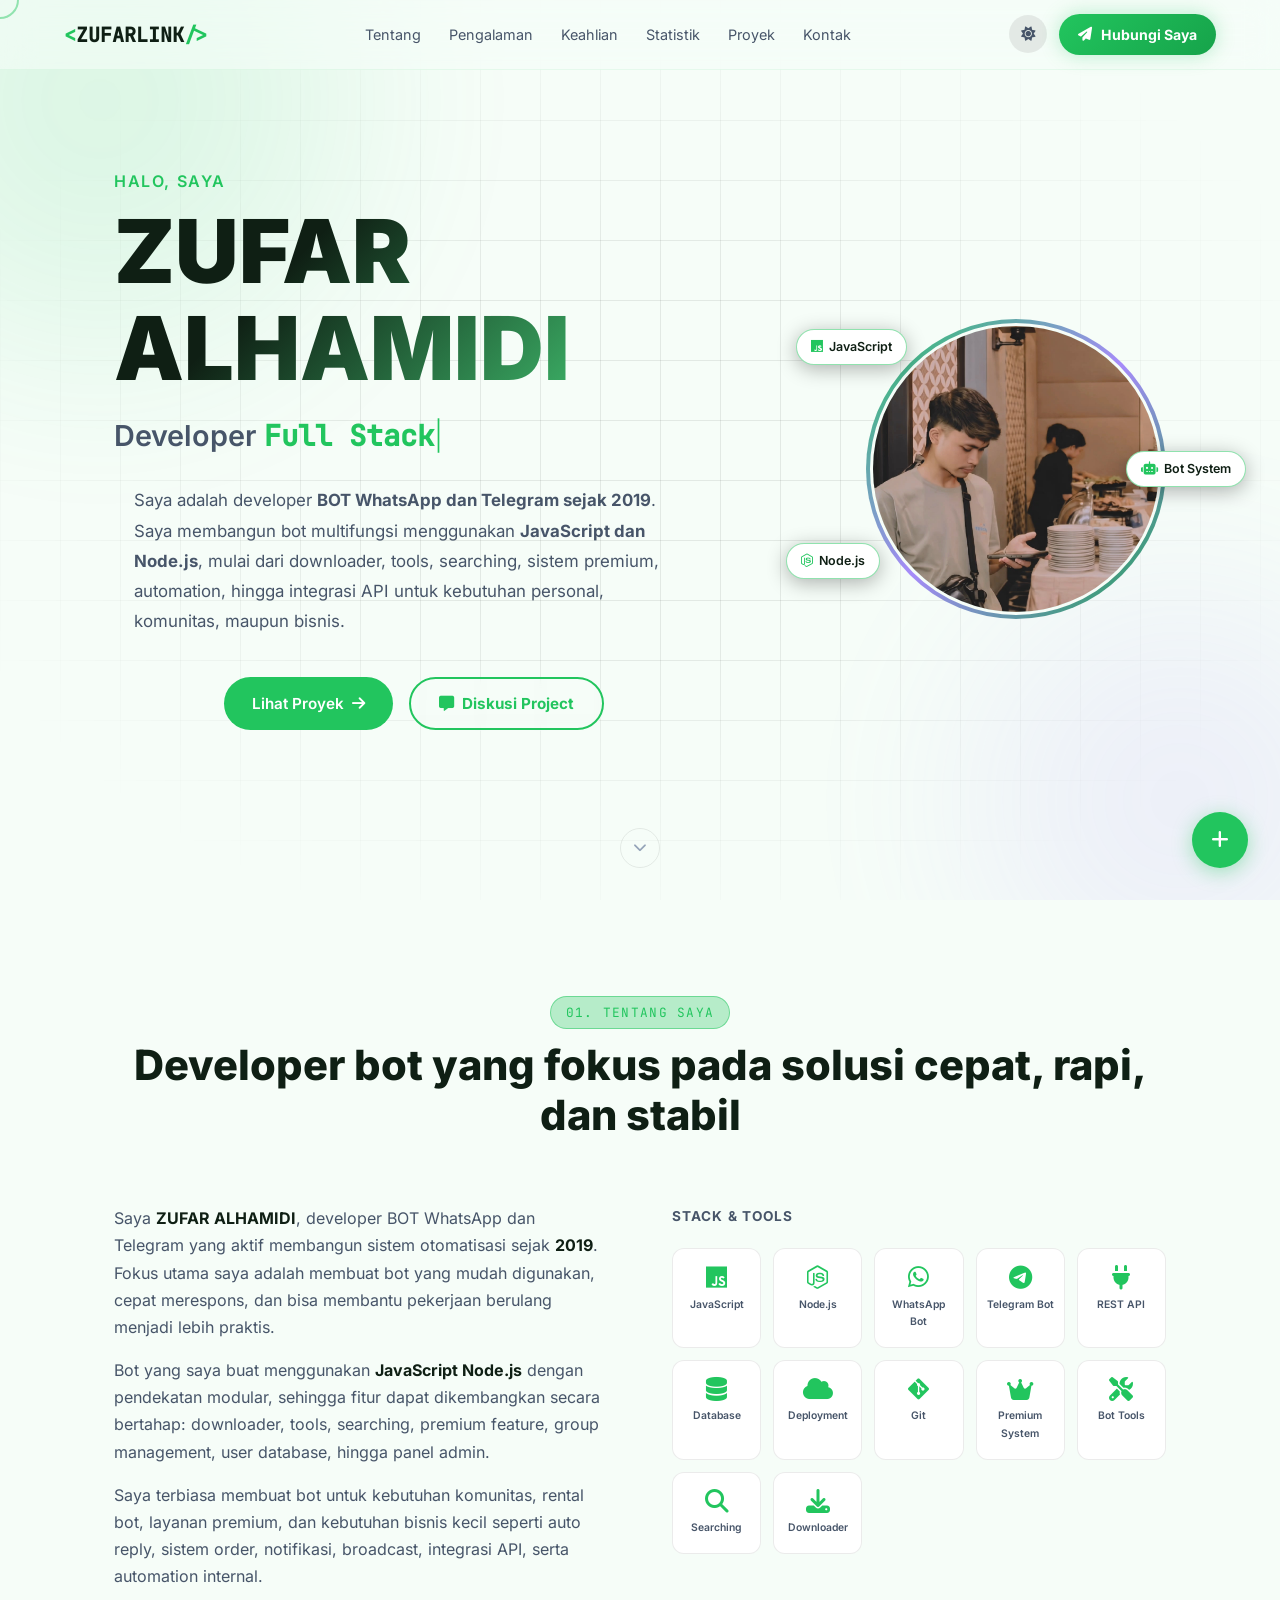
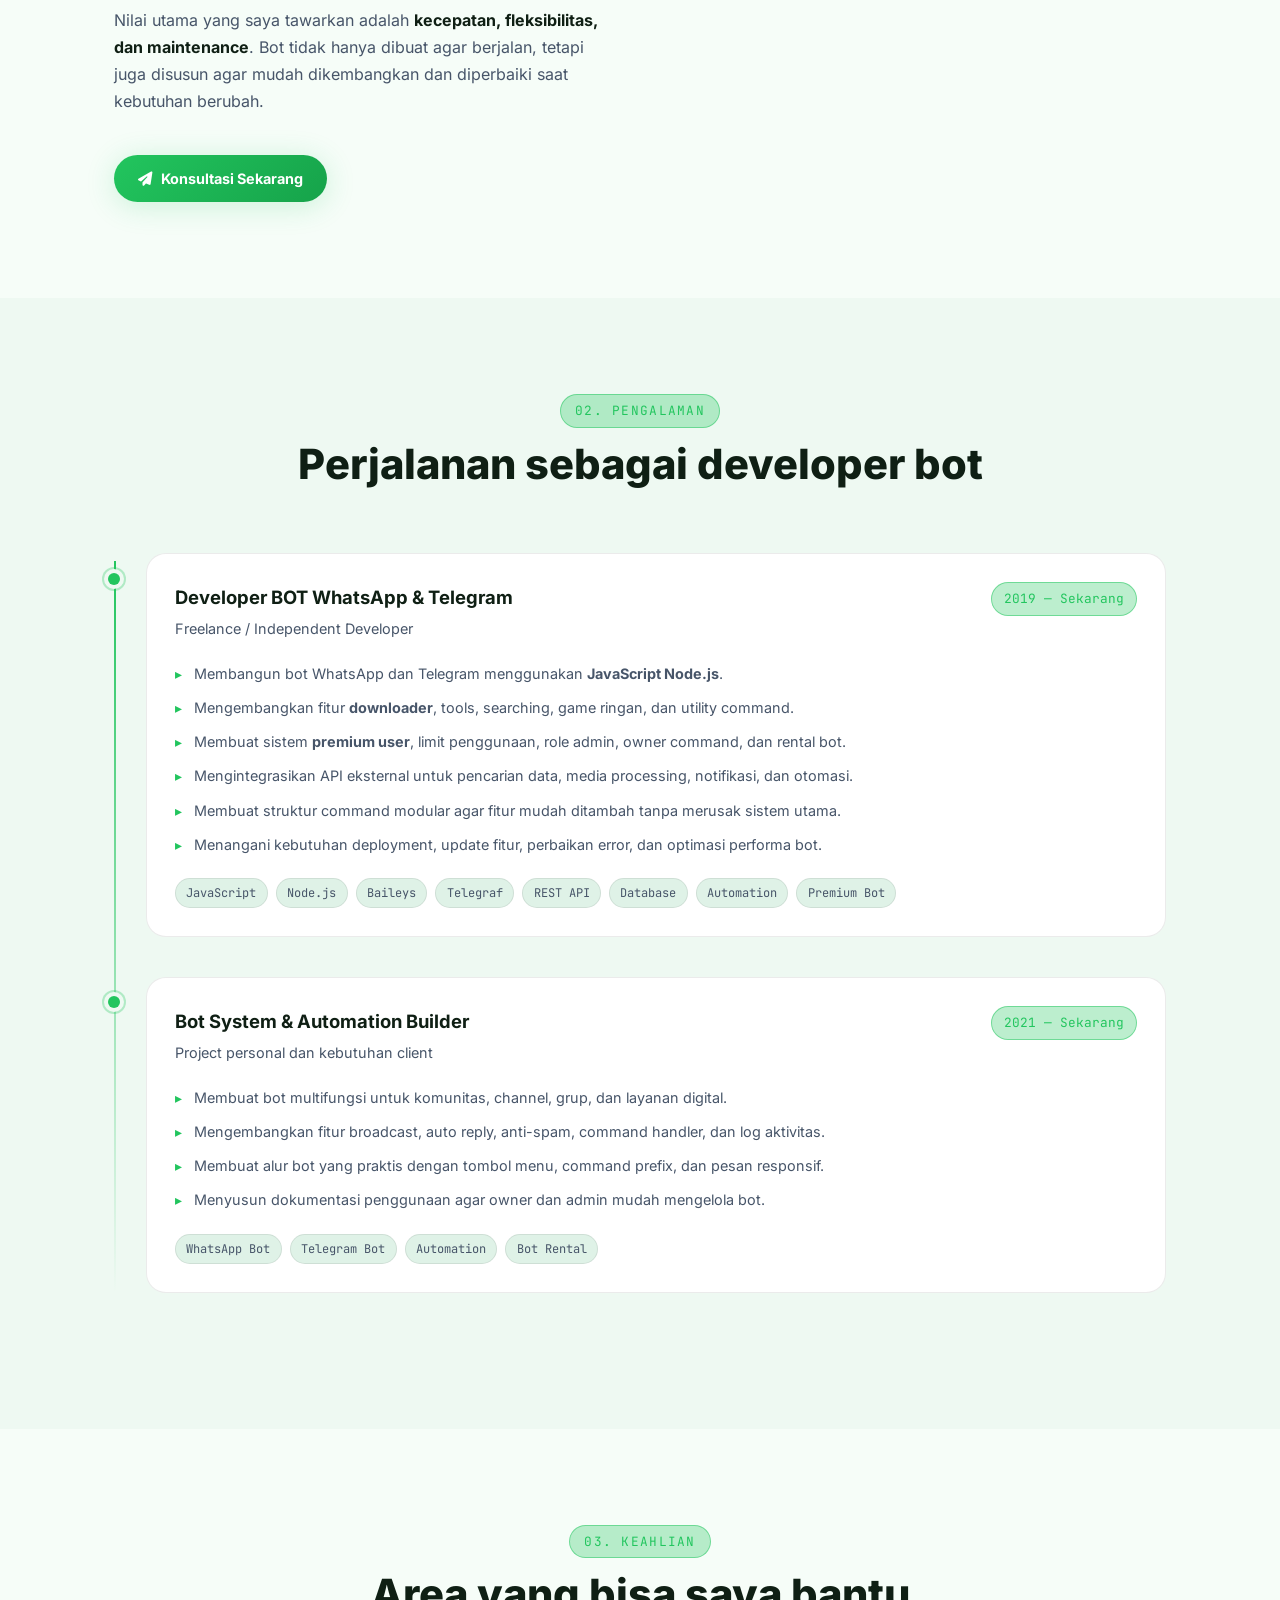
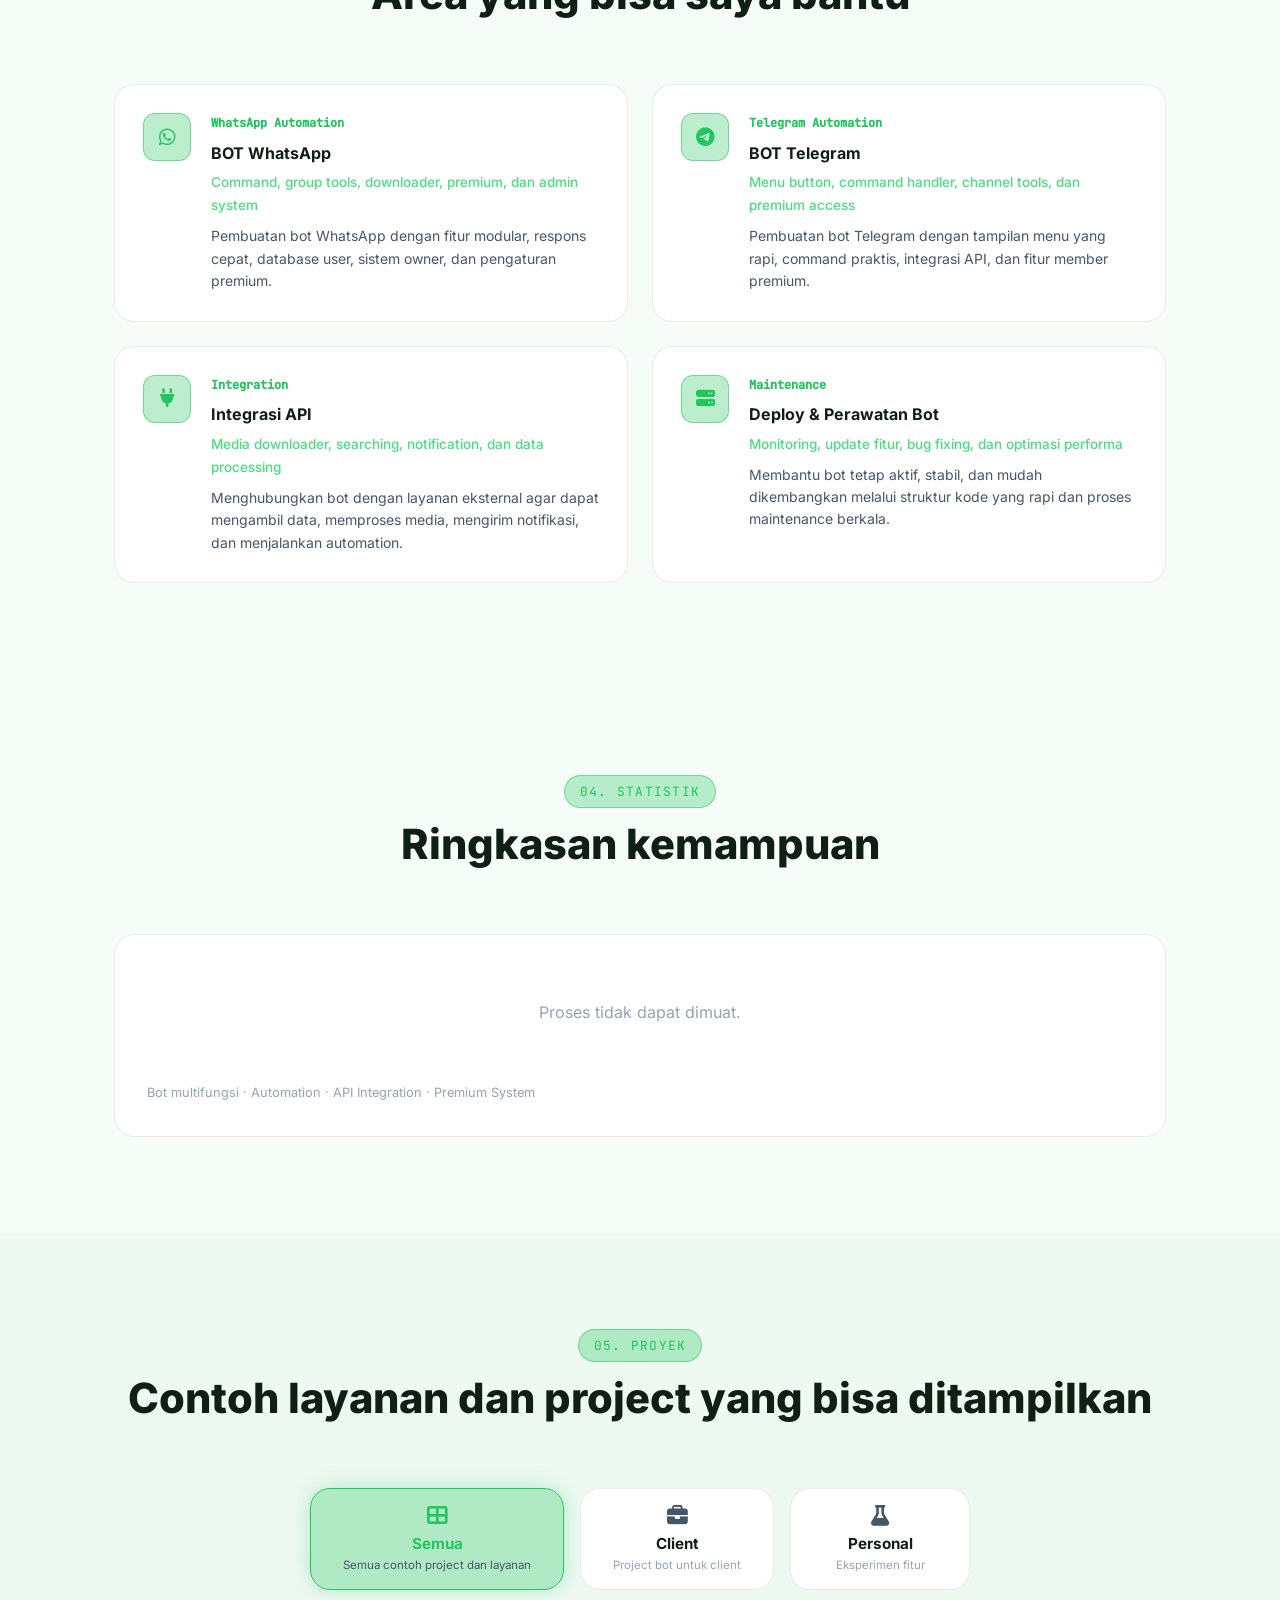
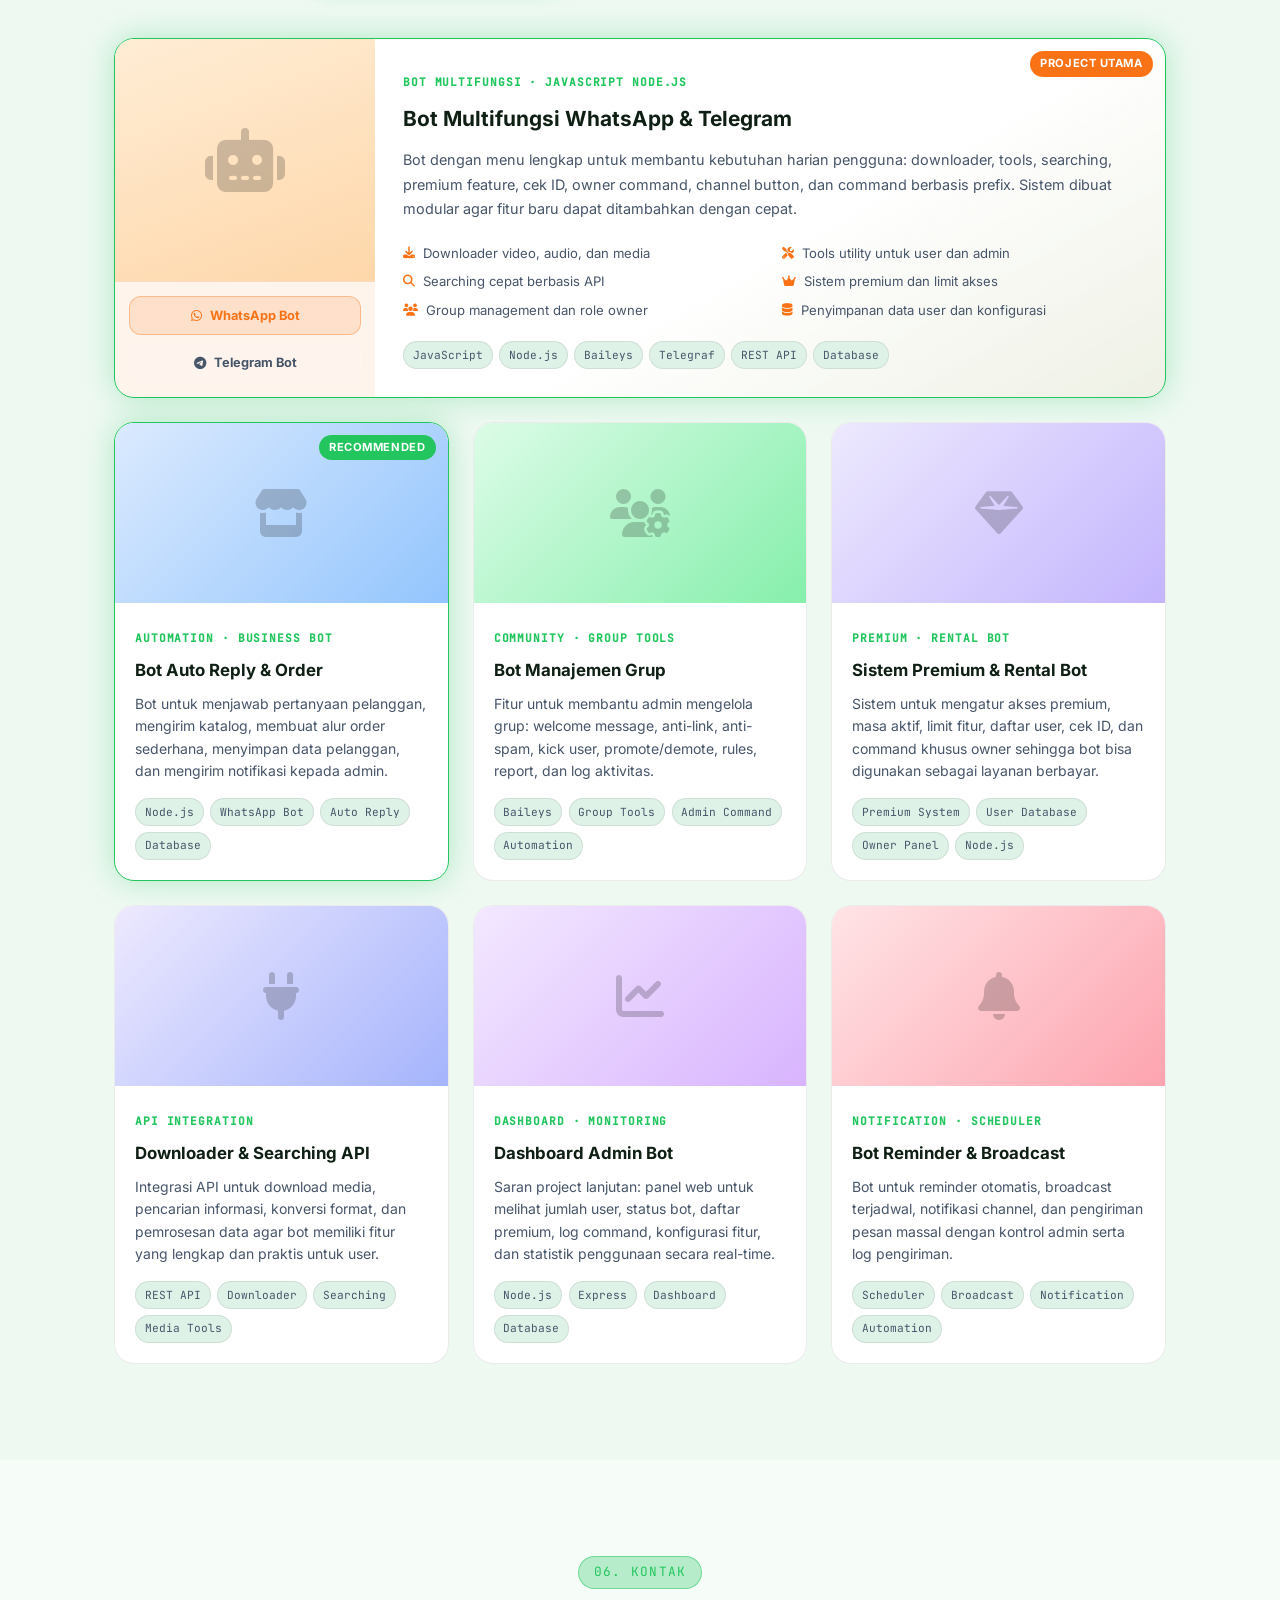
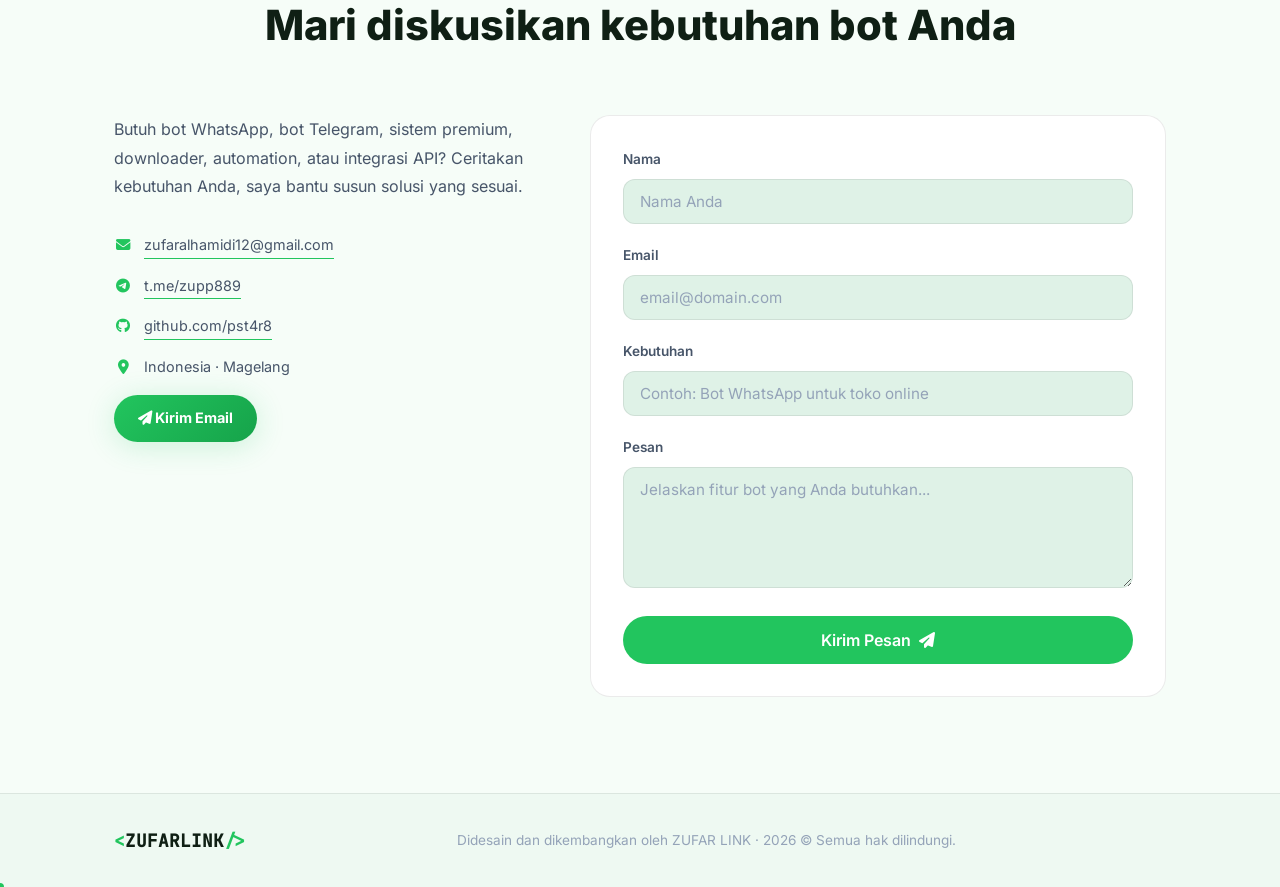
==== commit 7f345dd2: "update index.html" ====
--- a/index.html
+++ b/index.html
@@ -66,7 +66,7 @@
   <nav class="navbar" id="navbar">
     <div class="nav-container">
       <a href="#hero" class="nav-logo">
-        <span class="logo-bracket">&lt;</span>ZUFAR LINK<span class="logo-bracket">/&gt;</span>
+        <span class="logo-bracket">&lt;</span>ZUFARLINK<span class="logo-bracket">/&gt;</span>
       </a>
 
       <ul class="nav-links" id="navLinks">
@@ -531,7 +531,7 @@
   <footer class="footer">
     <div class="container footer-content">
       <a href="#hero" class="footer-logo">
-        <span class="logo-bracket">&lt;</span>ZUFAR LINK<span class="logo-bracket">/&gt;</span>
+        <span class="logo-bracket">&lt;</span>ZUFARLINK<span class="logo-bracket">/&gt;</span>
       </a>
       <p class="footer-copy">Didesain dan dikembangkan oleh ZUFAR LINK &middot; <script>document.write(new Date().getFullYear())</script> &copy; Semua hak dilindungi.</p>
       <div class="footer-socials">
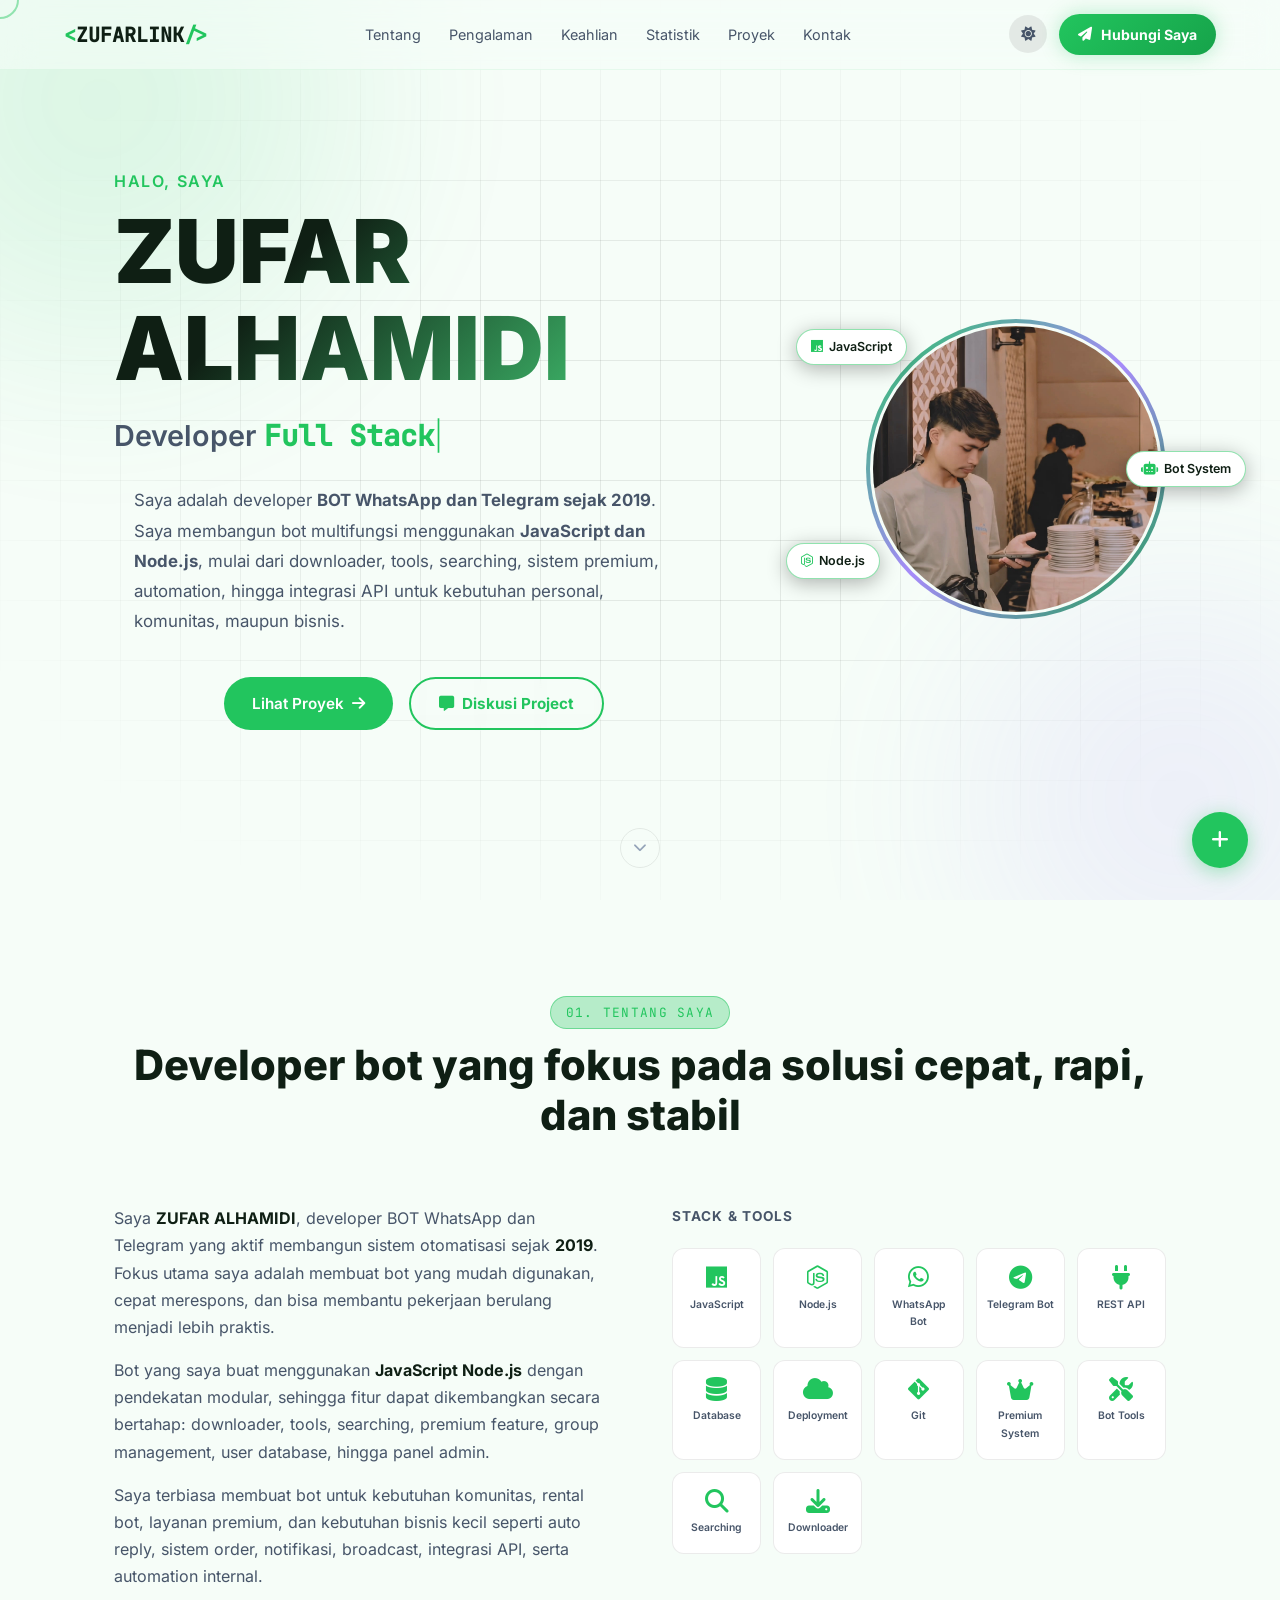
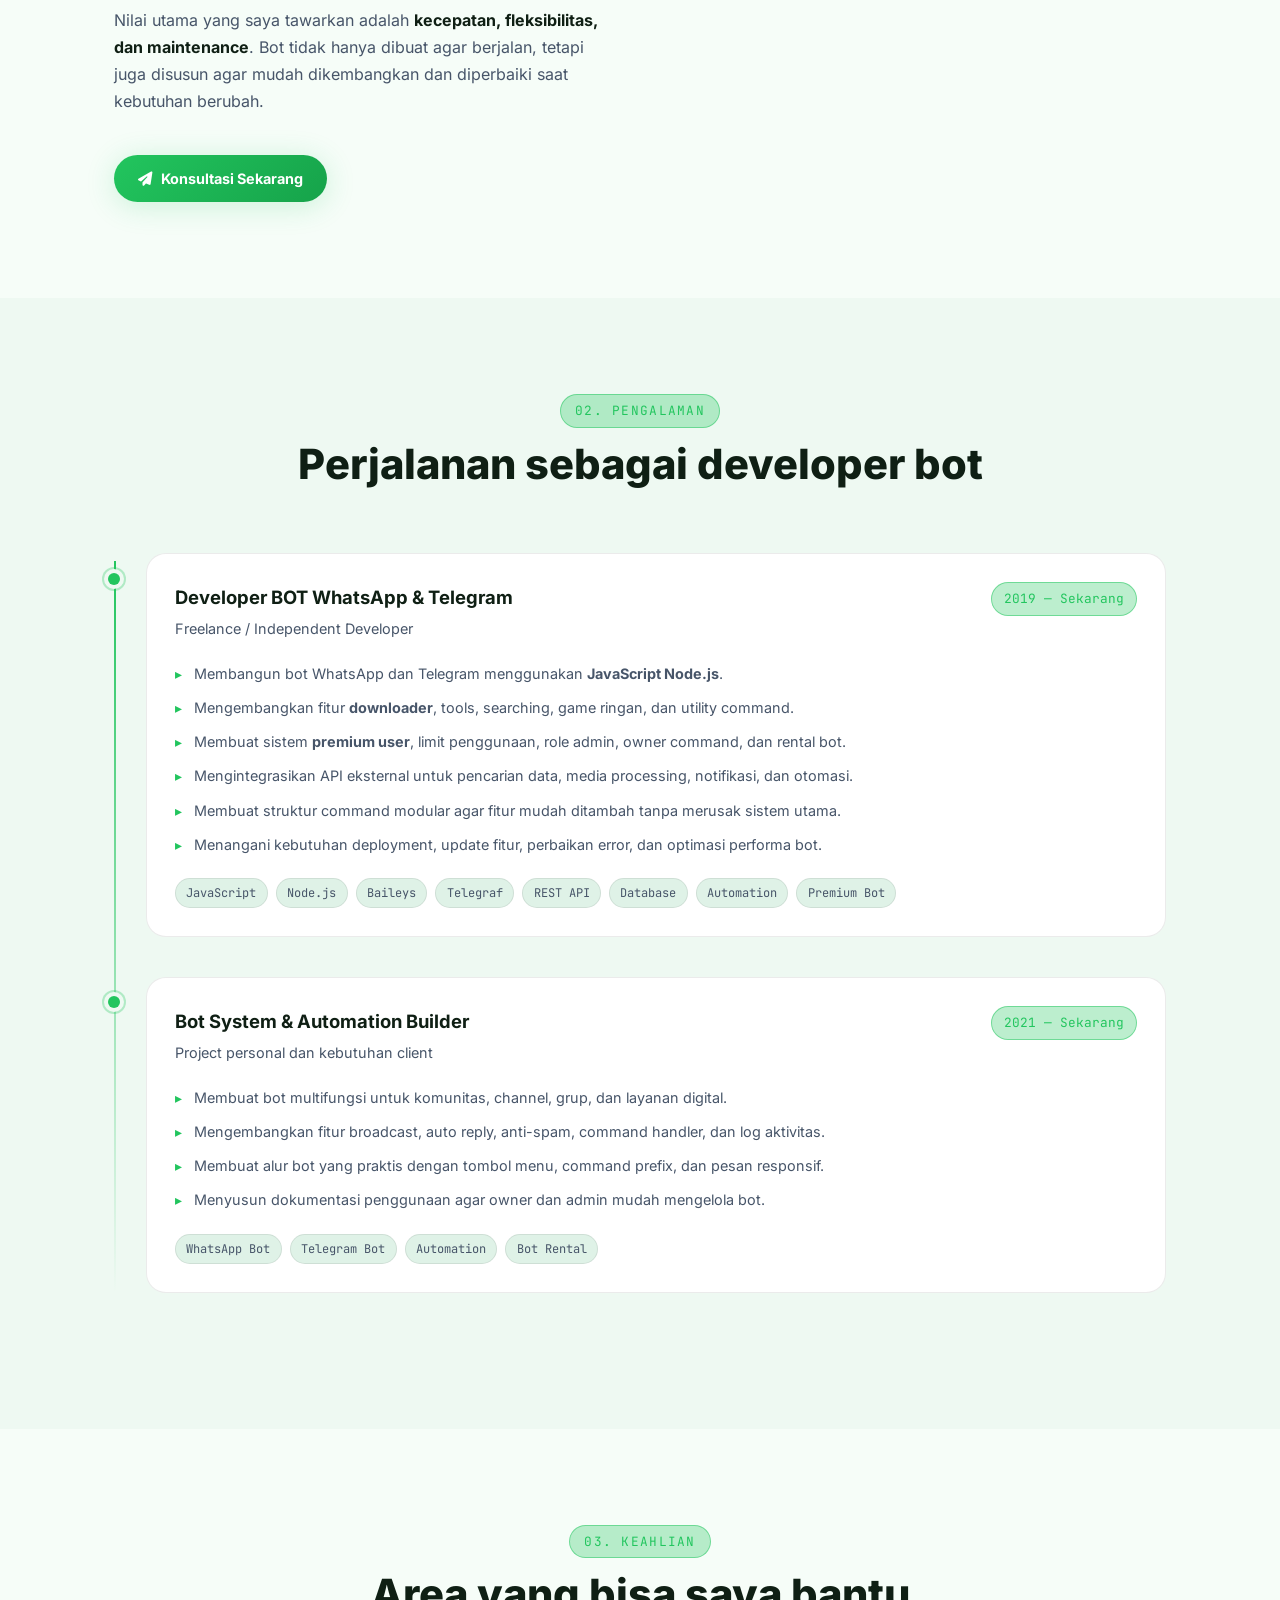
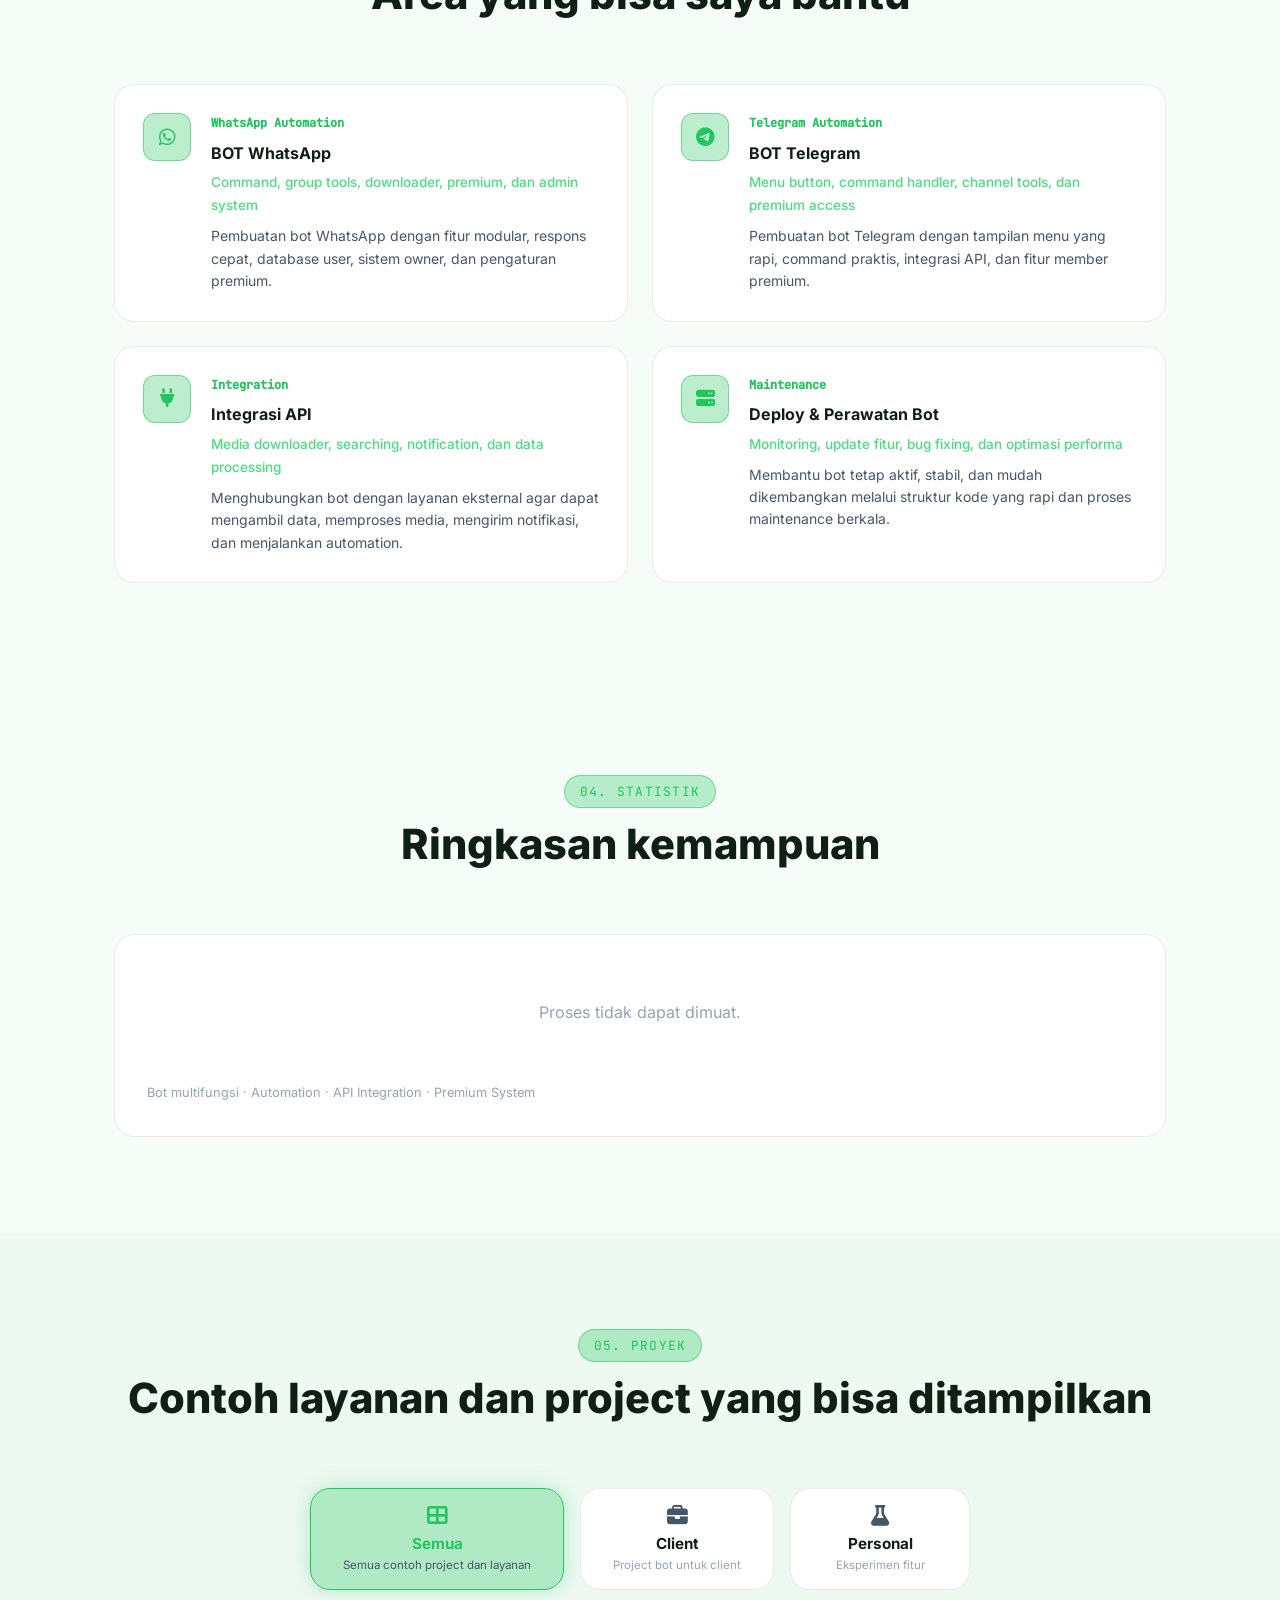
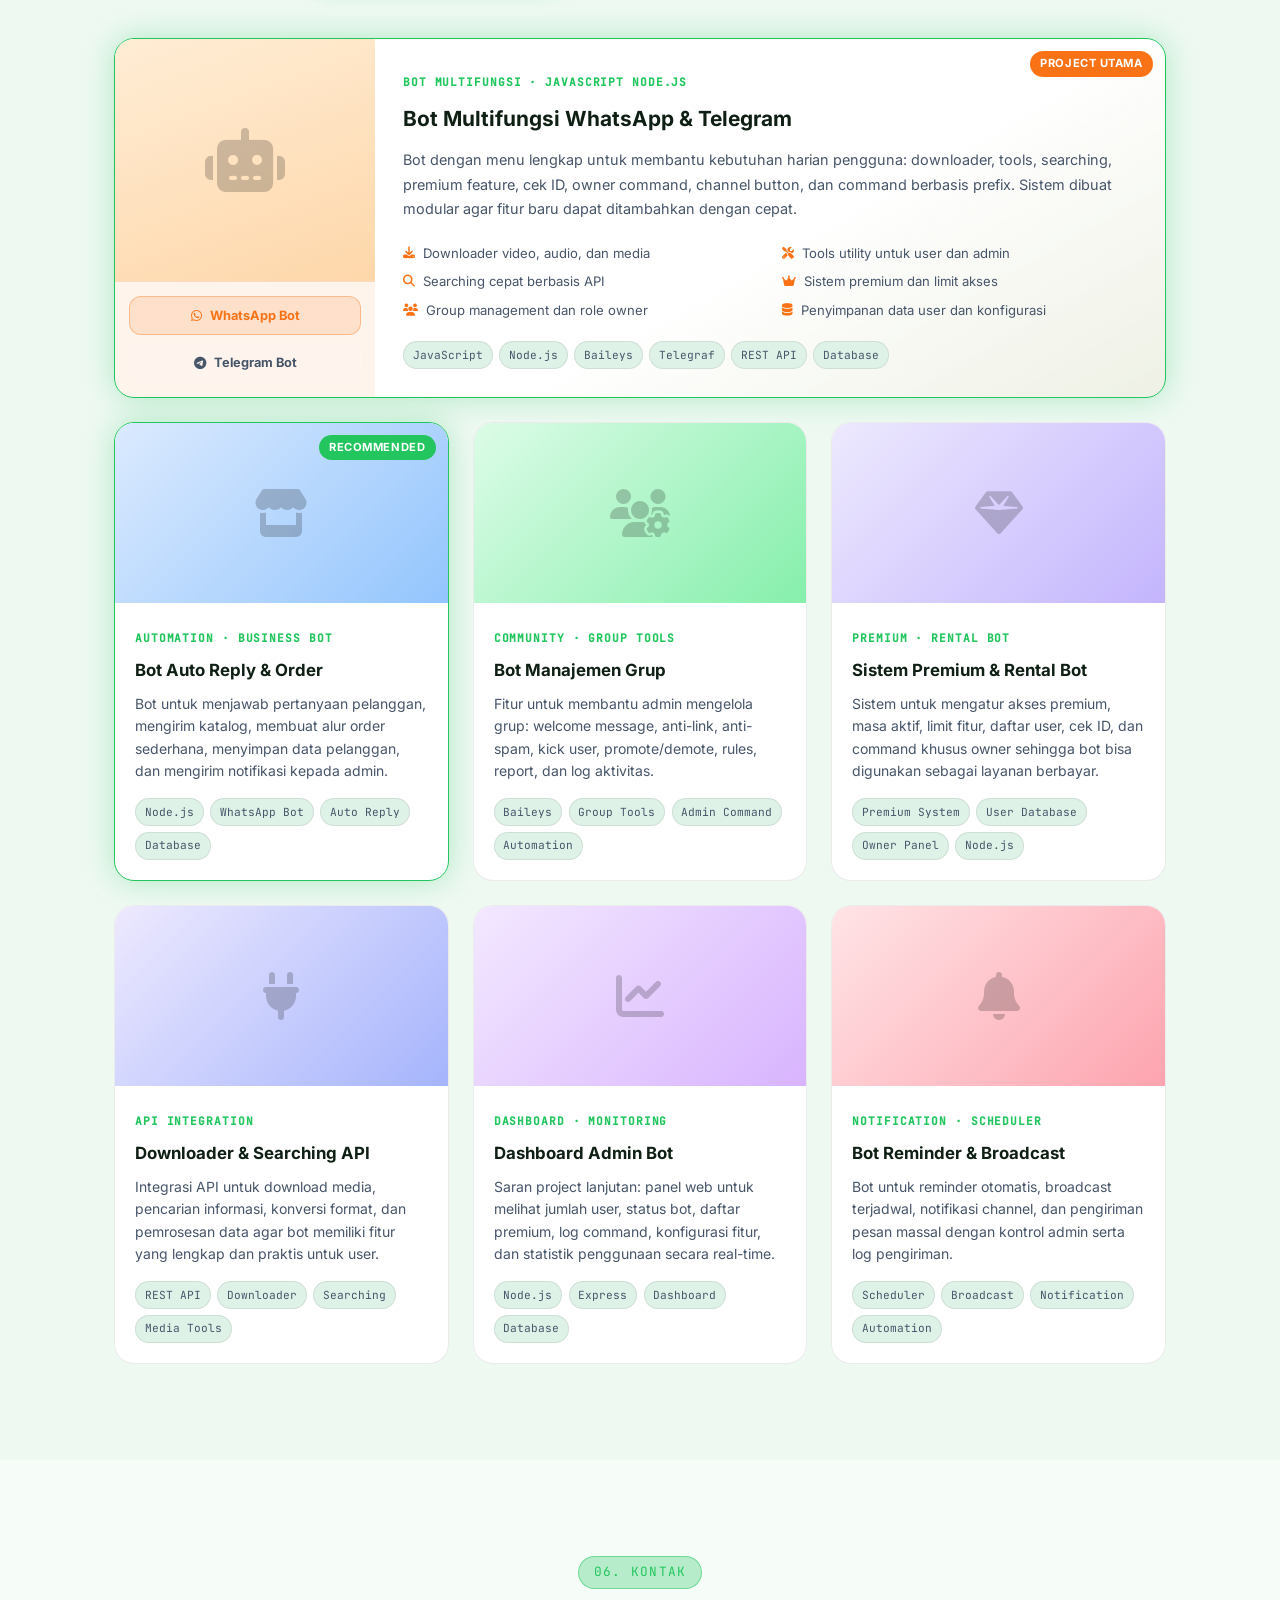
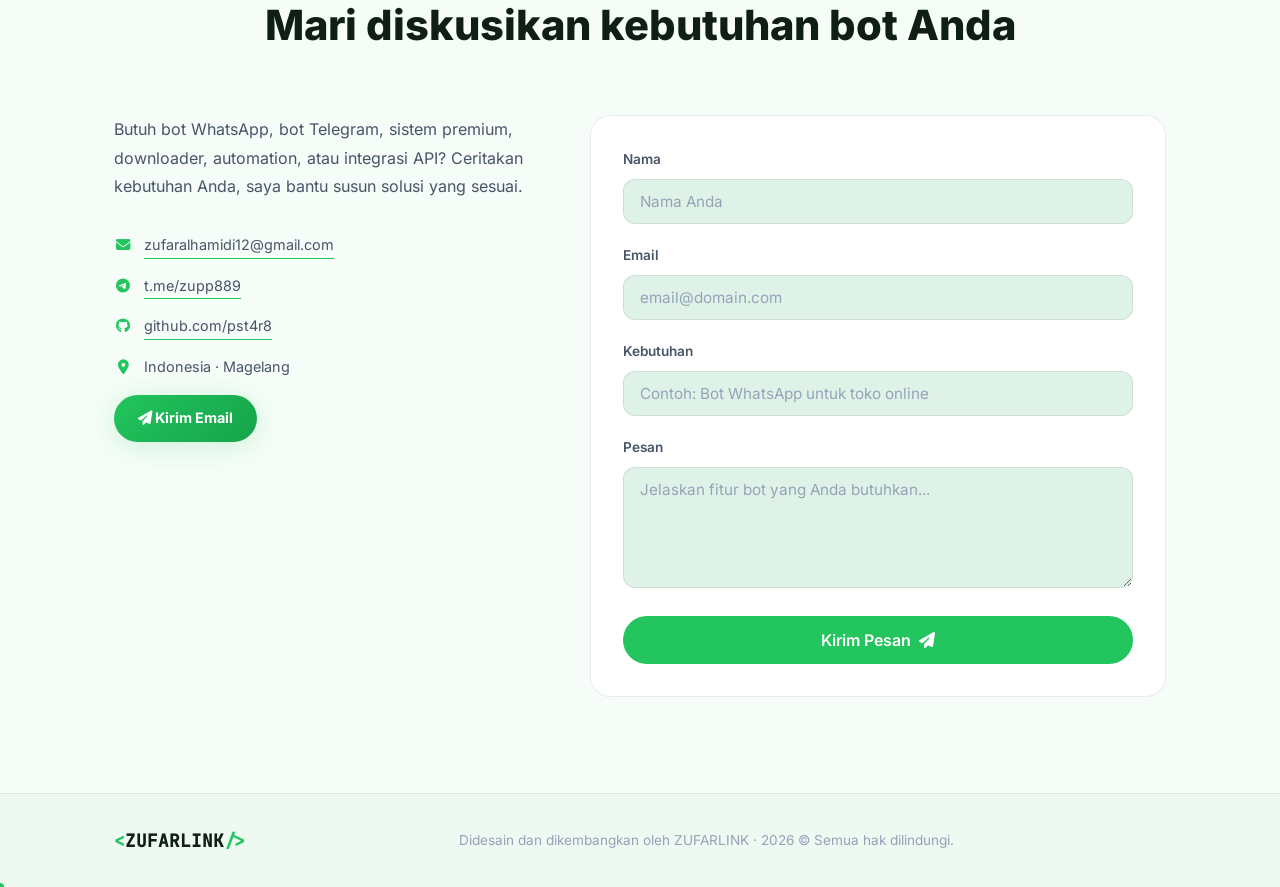
==== commit f644c73c: "update index.html" ====
--- a/index.html
+++ b/index.html
@@ -5,9 +5,9 @@
   <meta name="viewport" content="width=device-width, initial-scale=1.0" />
 
   <!-- SEO -->
-  <title>ZUFAR AL — Developer Bot WhatsApp & Telegram | JavaScript · Node.js</title>
-  <meta name="description" content="Portfolio ZUFAR LINK, developer BOT WhatsApp dan Telegram sejak 2019. Spesialis pembuatan bot multifungsi, automation, downloader, tools, searching, sistem premium, dan integrasi API menggunakan JavaScript Node.js." />
-  <meta name="keywords" content="ZUFAR LINK, developer bot, bot WhatsApp, bot Telegram, JavaScript, Node.js, Baileys, Telegraf, automation, API integration, bot multifungsi, WhatsApp bot Indonesia, Telegram bot Indonesia" />
+  <title>ZUFARLINK — Developer Bot WhatsApp & Telegram | JavaScript · Node.js</title>
+  <meta name="description" content="Portfolio ZUFARLINK, developer BOT WhatsApp dan Telegram sejak 2019. Spesialis pembuatan bot multifungsi, automation, downloader, tools, searching, sistem premium, dan integrasi API menggunakan JavaScript Node.js." />
+  <meta name="keywords" content="ZUFARLINK, developer bot, bot WhatsApp, bot Telegram, JavaScript, Node.js, Baileys, Telegraf, automation, API integration, bot multifungsi, WhatsApp bot Indonesia, Telegram bot Indonesia" />
   <meta name="author" content="ZUFAR ALHAMIDI" />
   <meta name="robots" content="index, follow" />
   <meta name="theme-color" content="#8b5cf6" />
@@ -17,17 +17,17 @@
   <meta property="og:type" content="website" />
   <meta property="og:locale" content="id_ID" />
   <meta property="og:url" content="https://zufarlink.net/" />
-  <meta property="og:site_name" content="ZUFAR LINK — Portfolio" />
-  <meta property="og:title" content="ZUFAR LINK — Developer Bot WhatsApp & Telegram" />
+  <meta property="og:site_name" content="ZUFARLINK — Portfolio" />
+  <meta property="og:title" content="ZUFARLINK — Developer Bot WhatsApp & Telegram" />
   <meta property="og:description" content="Developer BOT WhatsApp dan Telegram sejak 2019. Membuat bot multifungsi, sistem premium, automation, downloader, tools, searching, dan integrasi API dengan JavaScript Node.js." />
   <meta property="og:image" content="logo.png" />
   <meta property="og:image:width" content="1200" />
   <meta property="og:image:height" content="630" />
-  <meta property="og:image:alt" content="ZUFAR LINK, Developer Bot WhatsApp dan Telegram" />
+  <meta property="og:image:alt" content="ZUFARLINK, Developer Bot WhatsApp dan Telegram" />
 
   <!-- Twitter Card -->
   <meta name="twitter:card" content="summary_large_image" />
-  <meta name="twitter:title" content="ZUFAR LINK — Developer Bot WhatsApp & Telegram" />
+  <meta name="twitter:title" content="ZUFARLINK — Developer Bot WhatsApp & Telegram" />
   <meta name="twitter:description" content="Developer bot sejak 2019 dengan JavaScript Node.js untuk WhatsApp dan Telegram." />
   <meta name="twitter:image" content="logo.png" />
 
@@ -39,7 +39,7 @@
   {
     "@context": "https://schema.org",
     "@type": "Person",
-    "name": "ZUFAR LINK",
+    "name": "ZUFARLINK",
     "jobTitle": "Developer Bot WhatsApp dan Telegram",
     "description": "Developer BOT WhatsApp dan Telegram sejak 2019. Berfokus pada bot multifungsi, automation, sistem premium, downloader, searching, dan integrasi API menggunakan JavaScript Node.js.",
     "url": "https://zufarlink.net/",
@@ -138,7 +138,7 @@
       <div class="hero-photo" data-aos="fade-left" data-aos-delay="200">
         <div class="photo-ring">
           <div class="photo-wrap">
-            <img src="profile.jpg" alt="ZUFAR LINK" id="heroImg" onerror="this.style.display='none'; document.getElementById('photoPlaceholder').style.display='flex';" />
+            <img src="profile.jpg" alt="ZUFARLINK" id="heroImg" onerror="this.style.display='none'; document.getElementById('photoPlaceholder').style.display='flex';" />
             <div class="photo-placeholder" id="photoPlaceholder">
               <i class="fas fa-robot"></i>
             </div>
@@ -533,7 +533,7 @@
       <a href="#hero" class="footer-logo">
         <span class="logo-bracket">&lt;</span>ZUFARLINK<span class="logo-bracket">/&gt;</span>
       </a>
-      <p class="footer-copy">Didesain dan dikembangkan oleh ZUFAR LINK &middot; <script>document.write(new Date().getFullYear())</script> &copy; Semua hak dilindungi.</p>
+      <p class="footer-copy">Didesain dan dikembangkan oleh ZUFARLINK &middot; <script>document.write(new Date().getFullYear())</script> &copy; Semua hak dilindungi.</p>
       <div class="footer-socials">
         <!--
         <a href="https://github.com/pst4r8" target="_blank" rel="noopener" aria-label="GitHub"><i class="fab fa-github"></i></a>
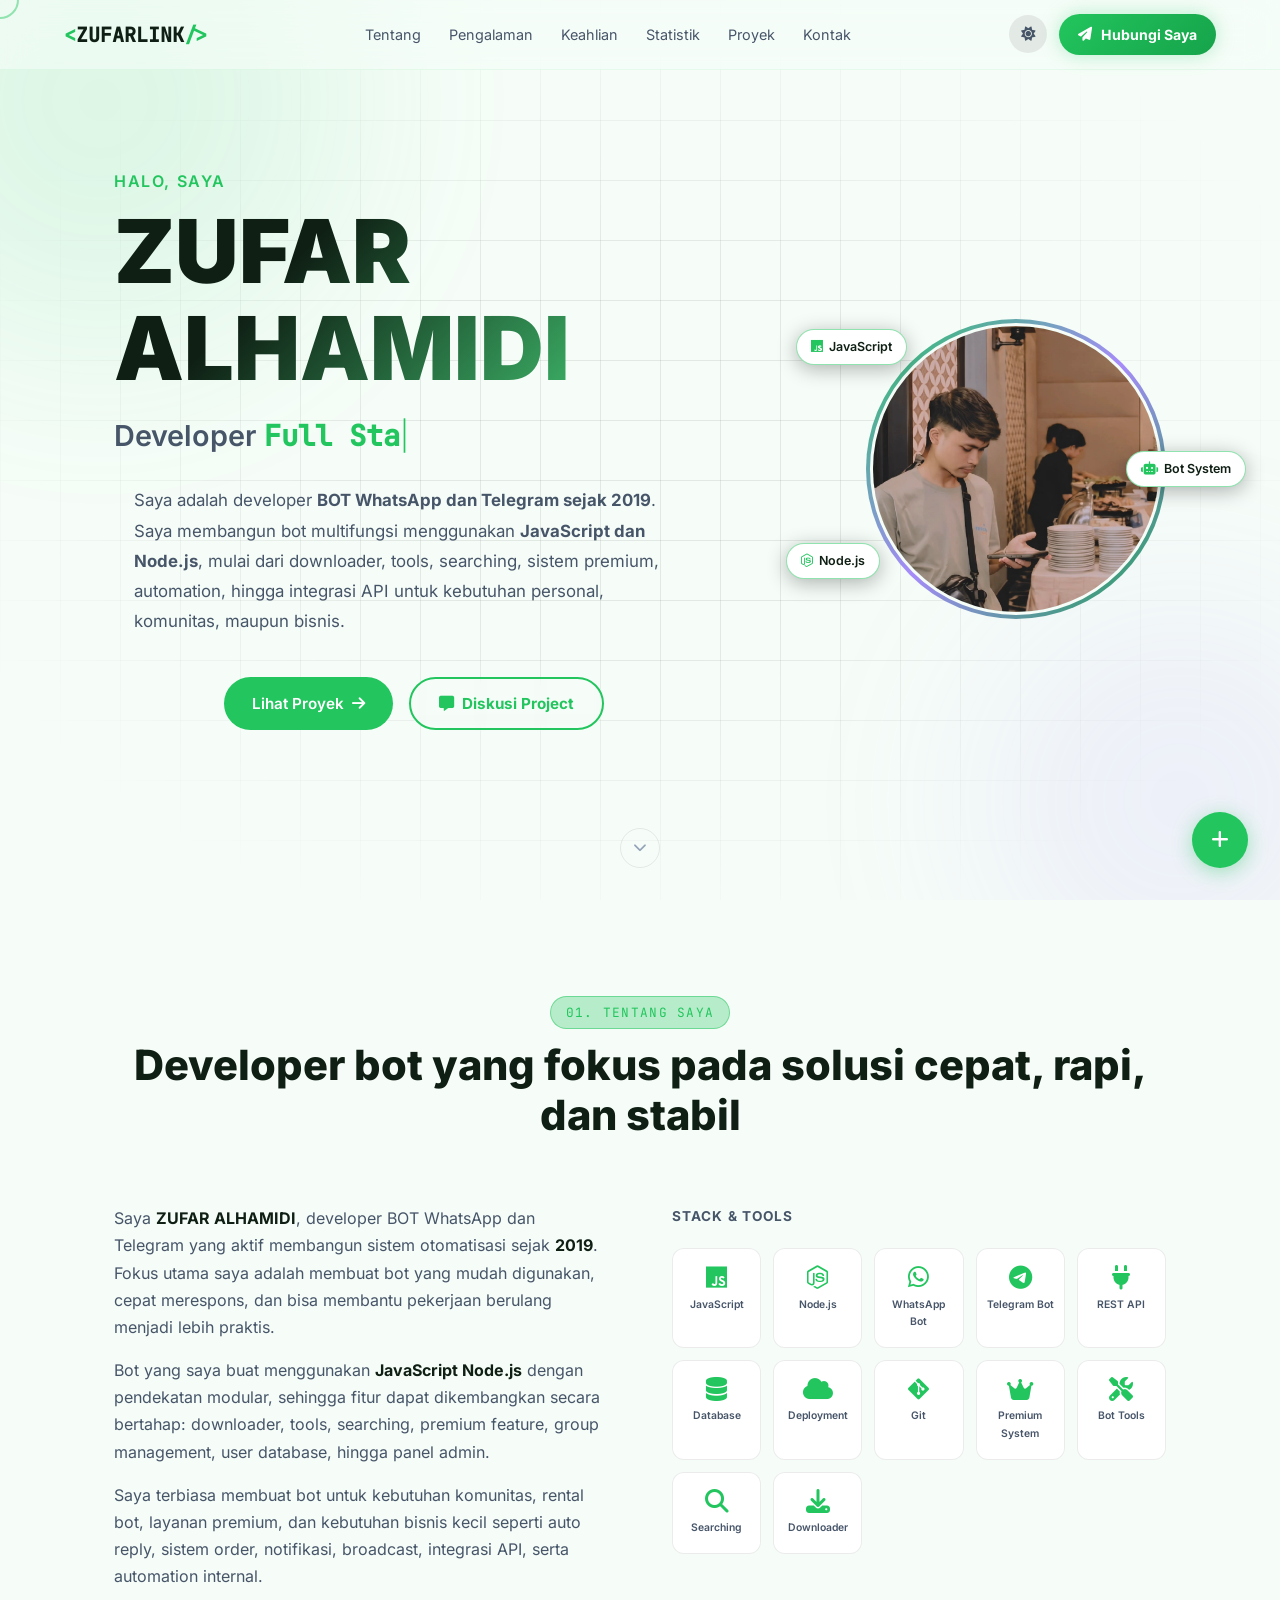
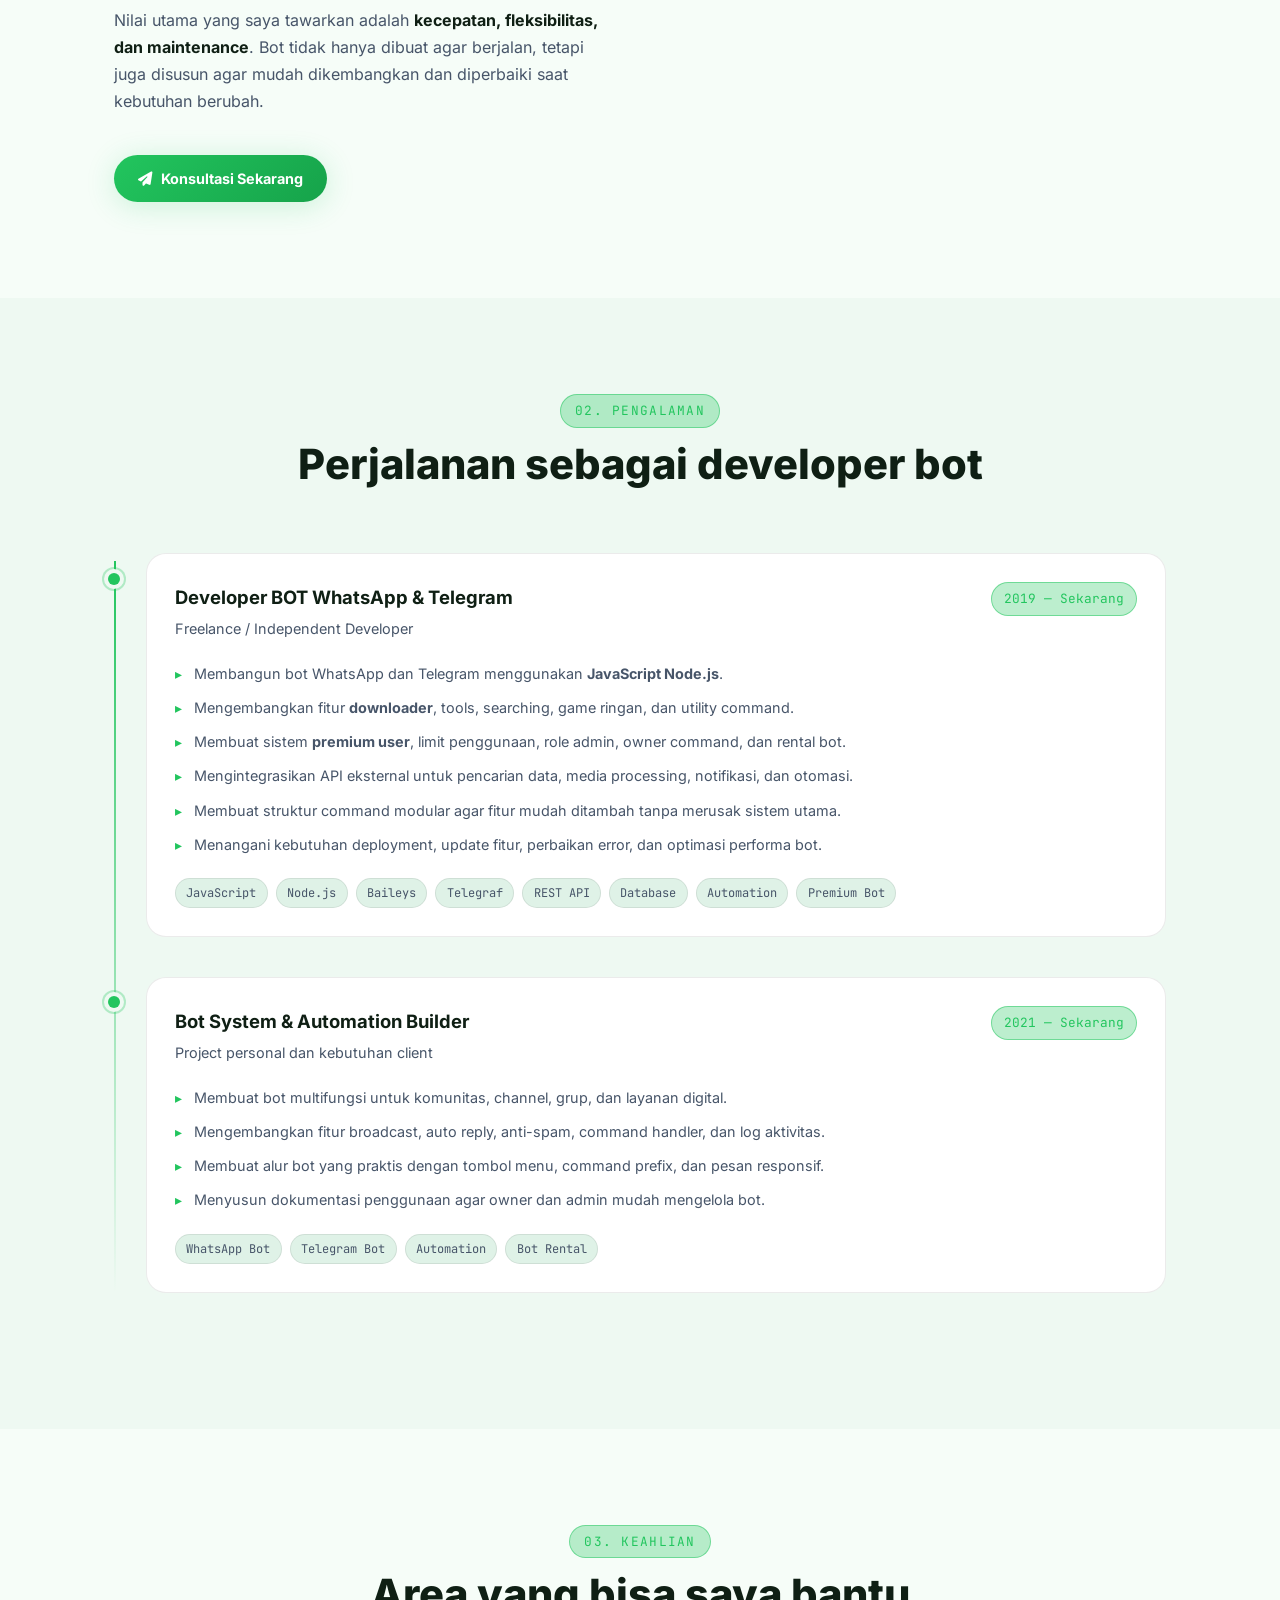
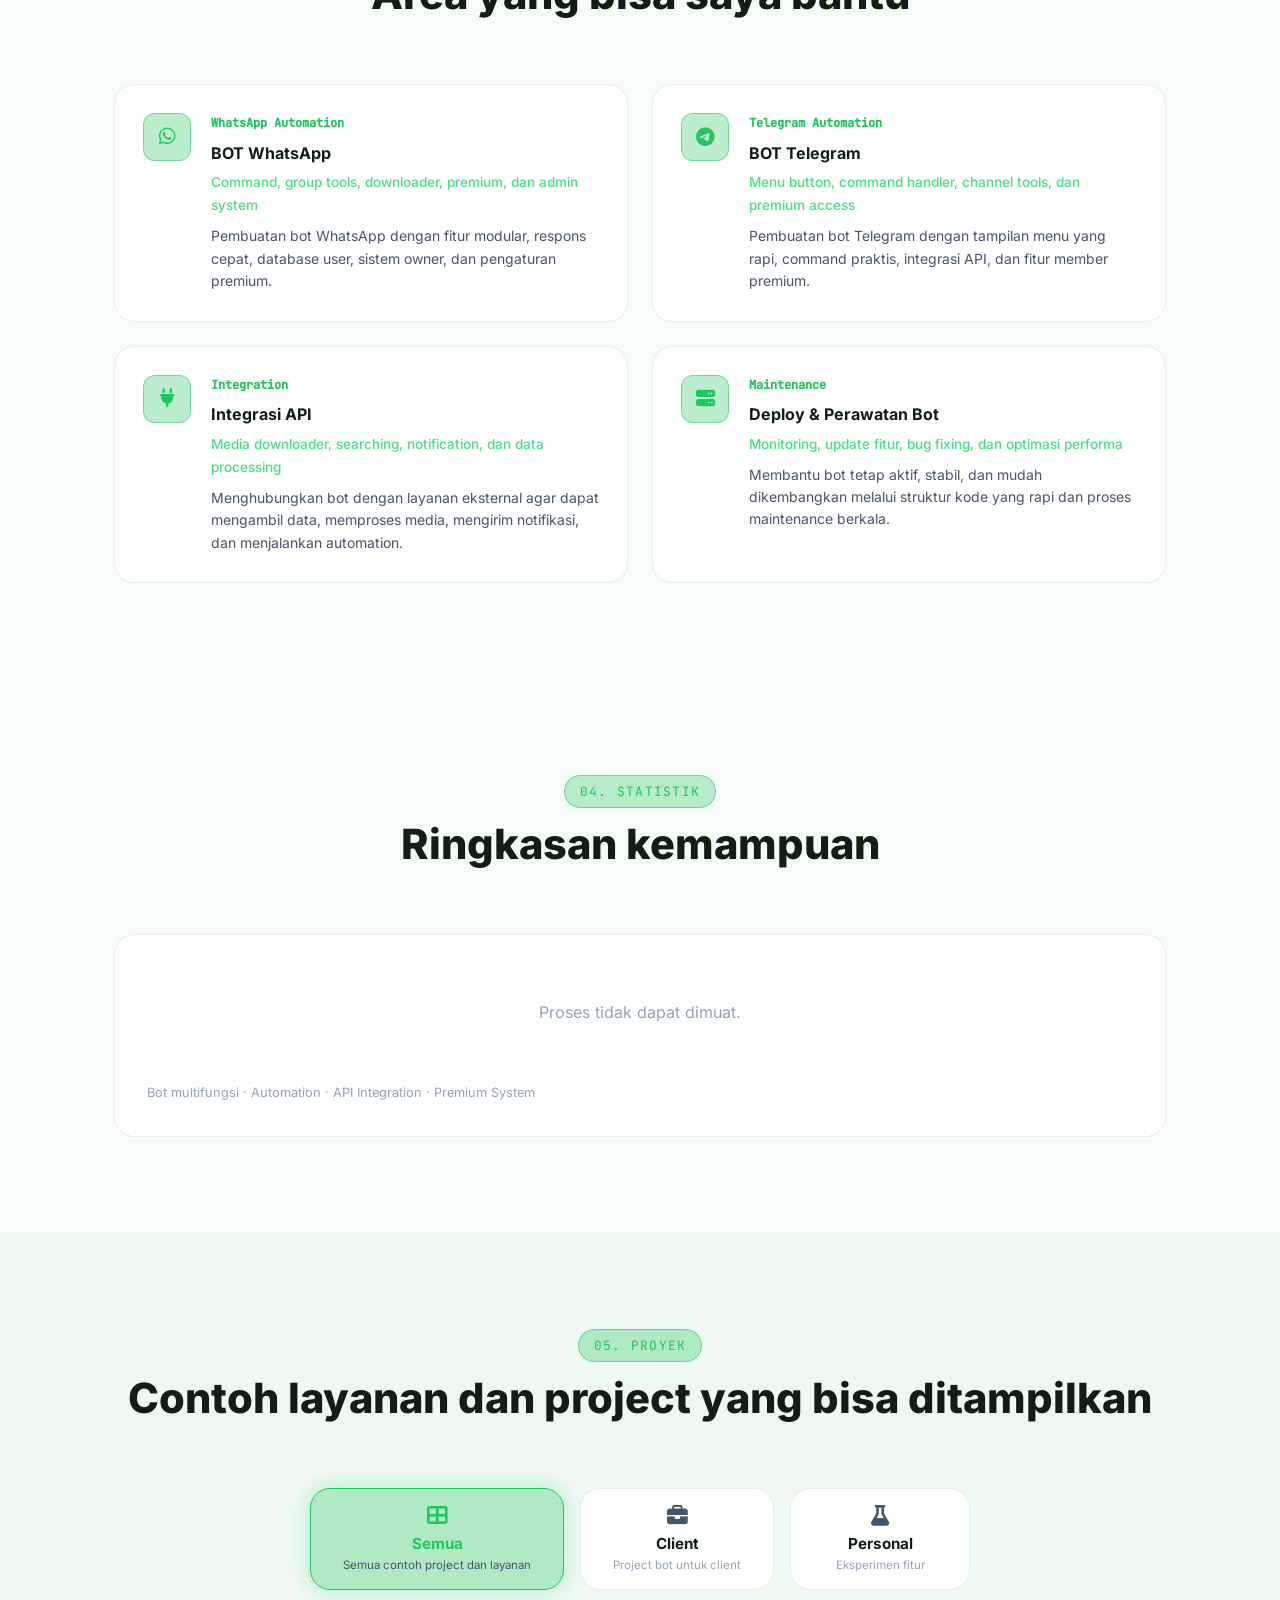
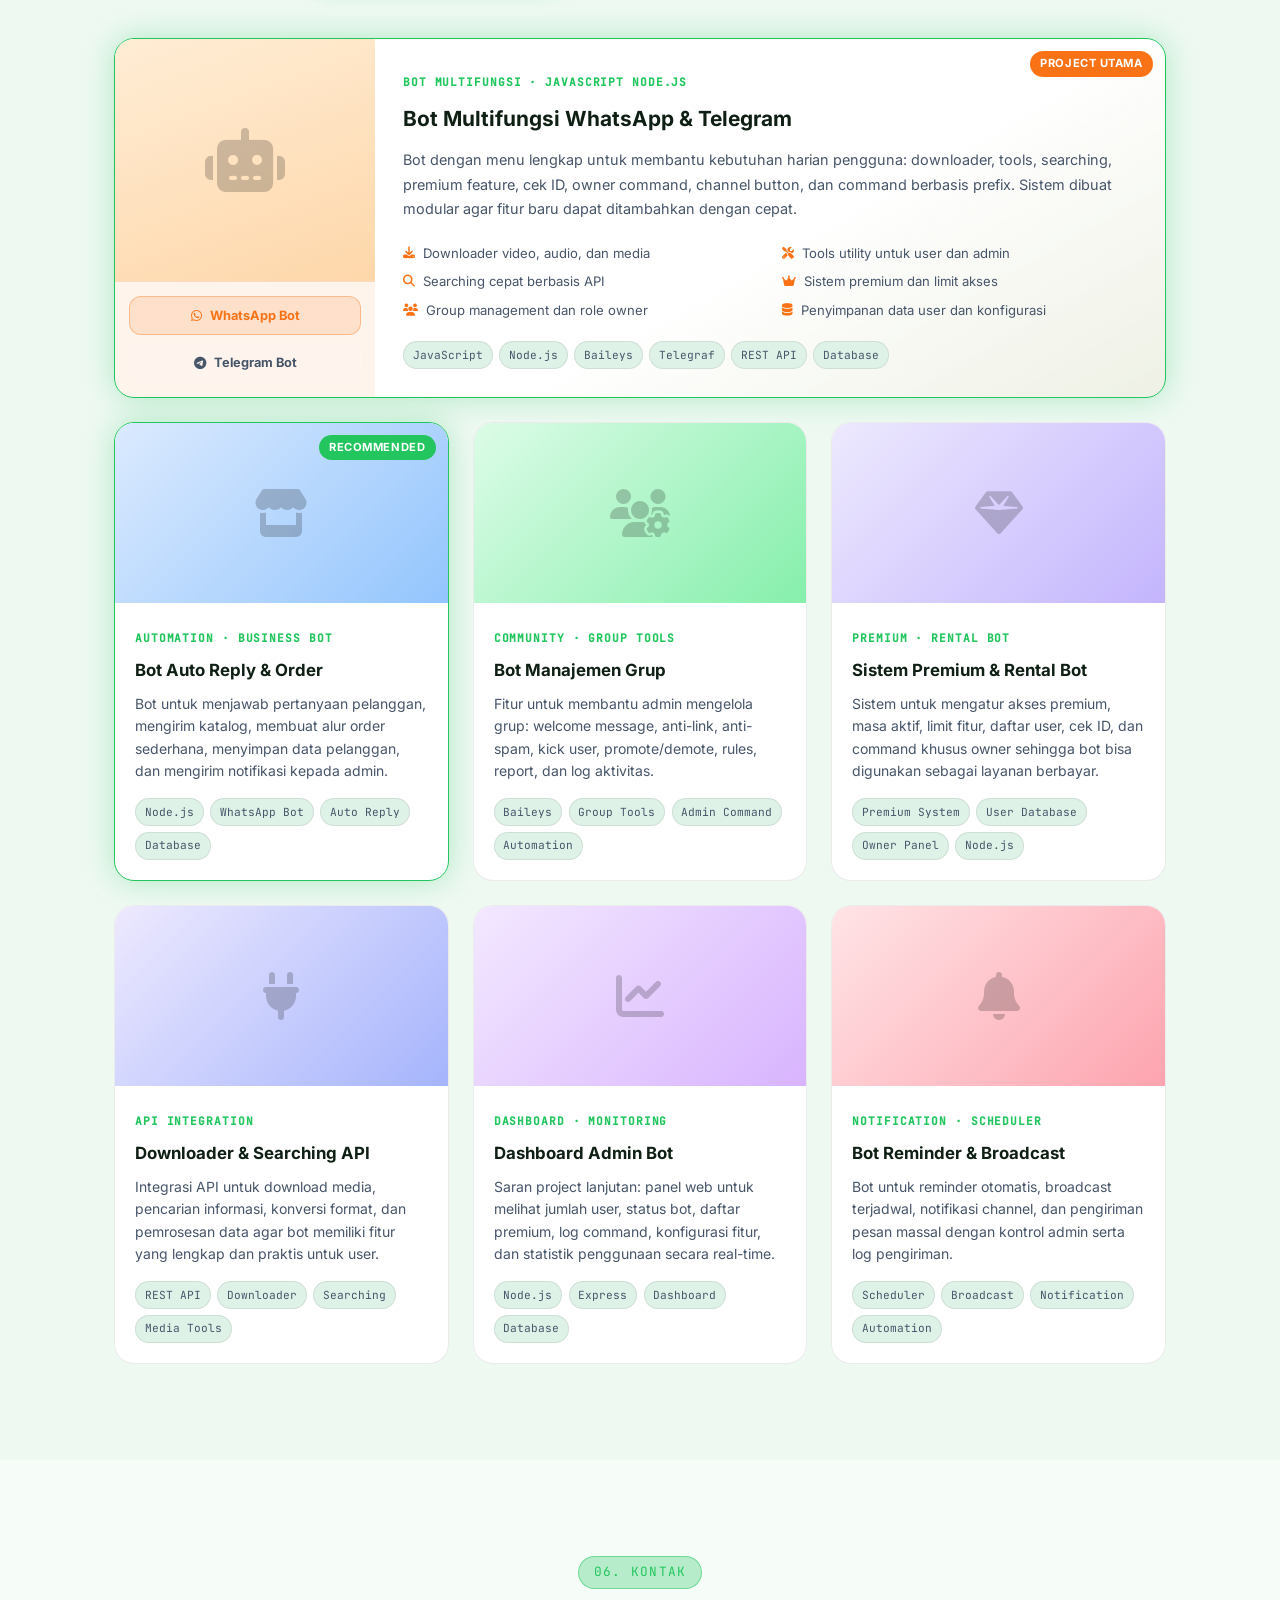
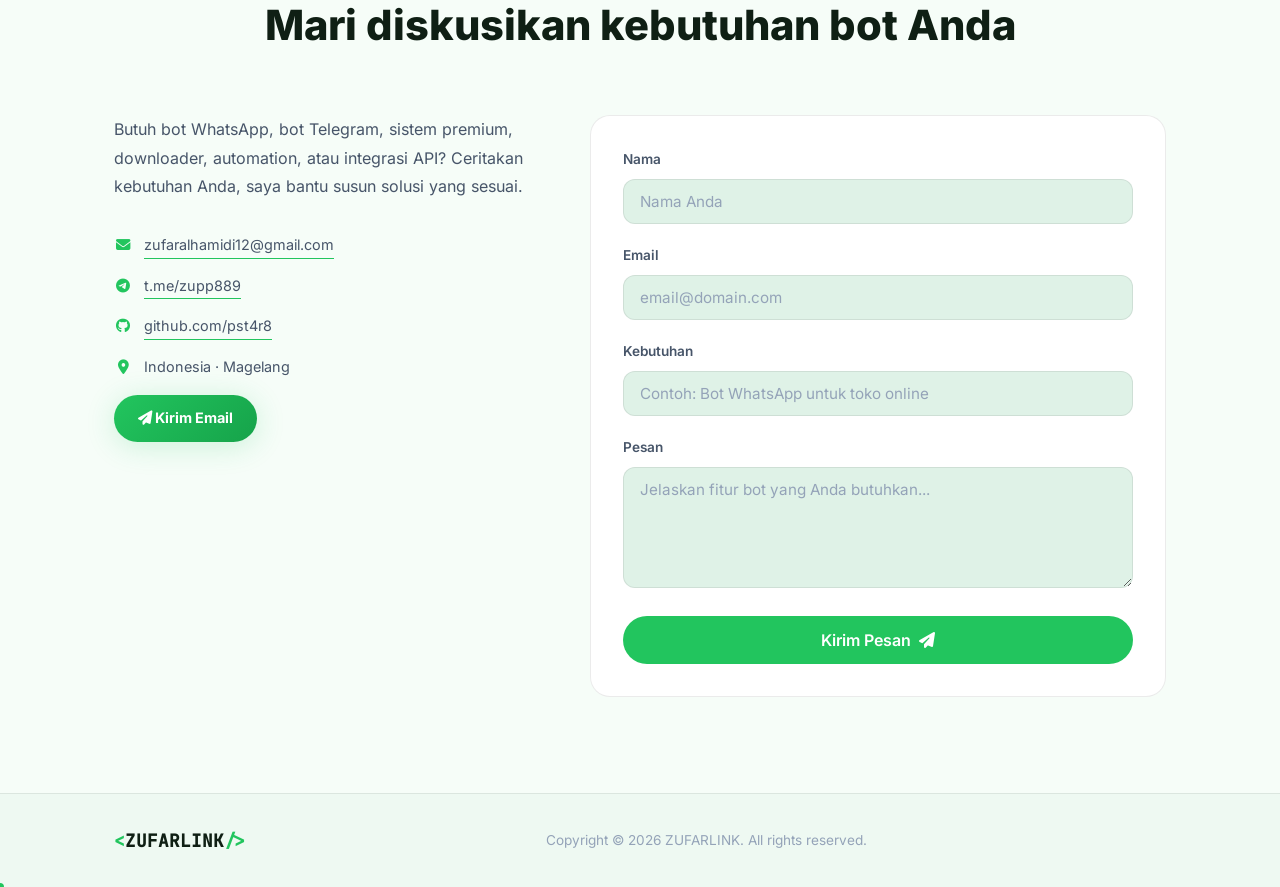
==== commit 7f109aec: "Update index.html" ====
--- a/index.html
+++ b/index.html
@@ -533,7 +533,7 @@
       <a href="#hero" class="footer-logo">
         <span class="logo-bracket">&lt;</span>ZUFARLINK<span class="logo-bracket">/&gt;</span>
       </a>
-      <p class="footer-copy">Didesain dan dikembangkan oleh ZUFARLINK &middot; <script>document.write(new Date().getFullYear())</script> &copy; Semua hak dilindungi.</p>
+      <p class="footer-copy">Copyright &copy; <script>document.write(new Date().getFullYear())</script> ZUFARLINK. All rights reserved.</p>
       <div class="footer-socials">
         <!--
         <a href="https://github.com/pst4r8" target="_blank" rel="noopener" aria-label="GitHub"><i class="fab fa-github"></i></a>
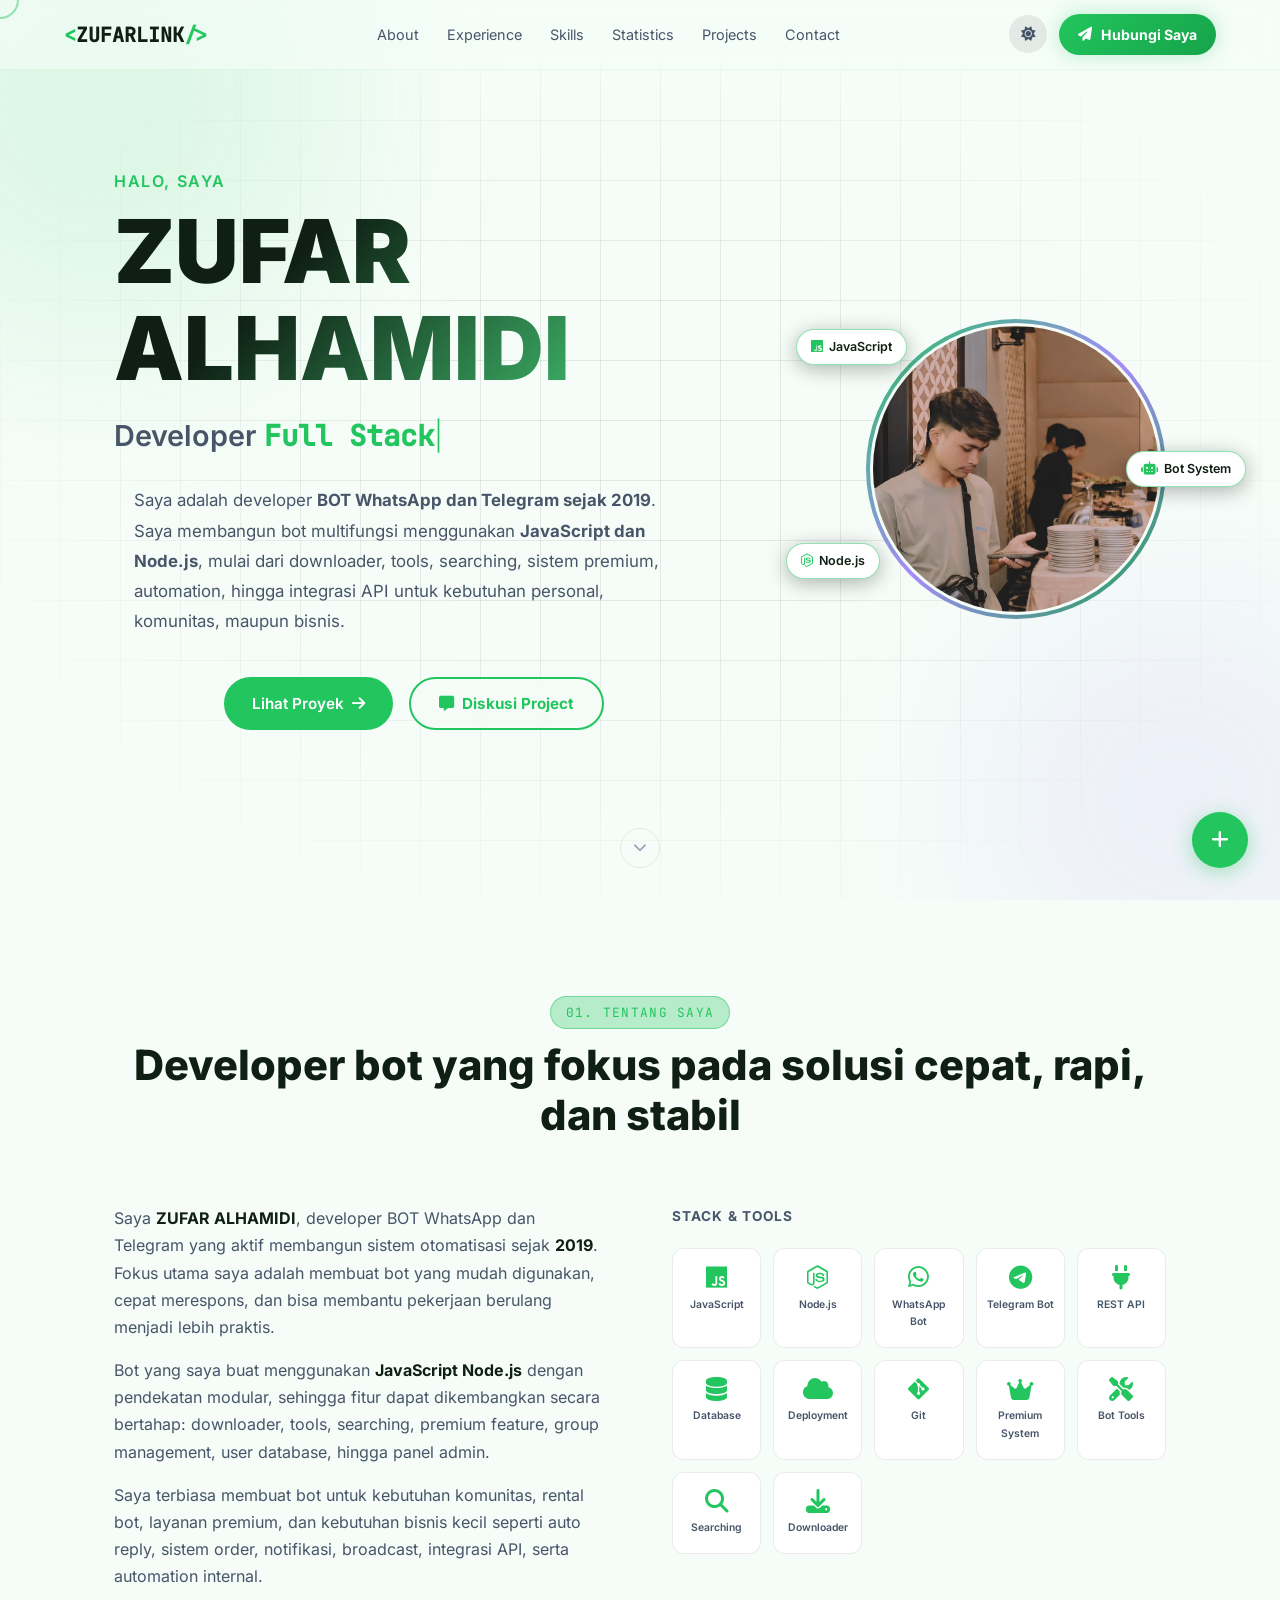
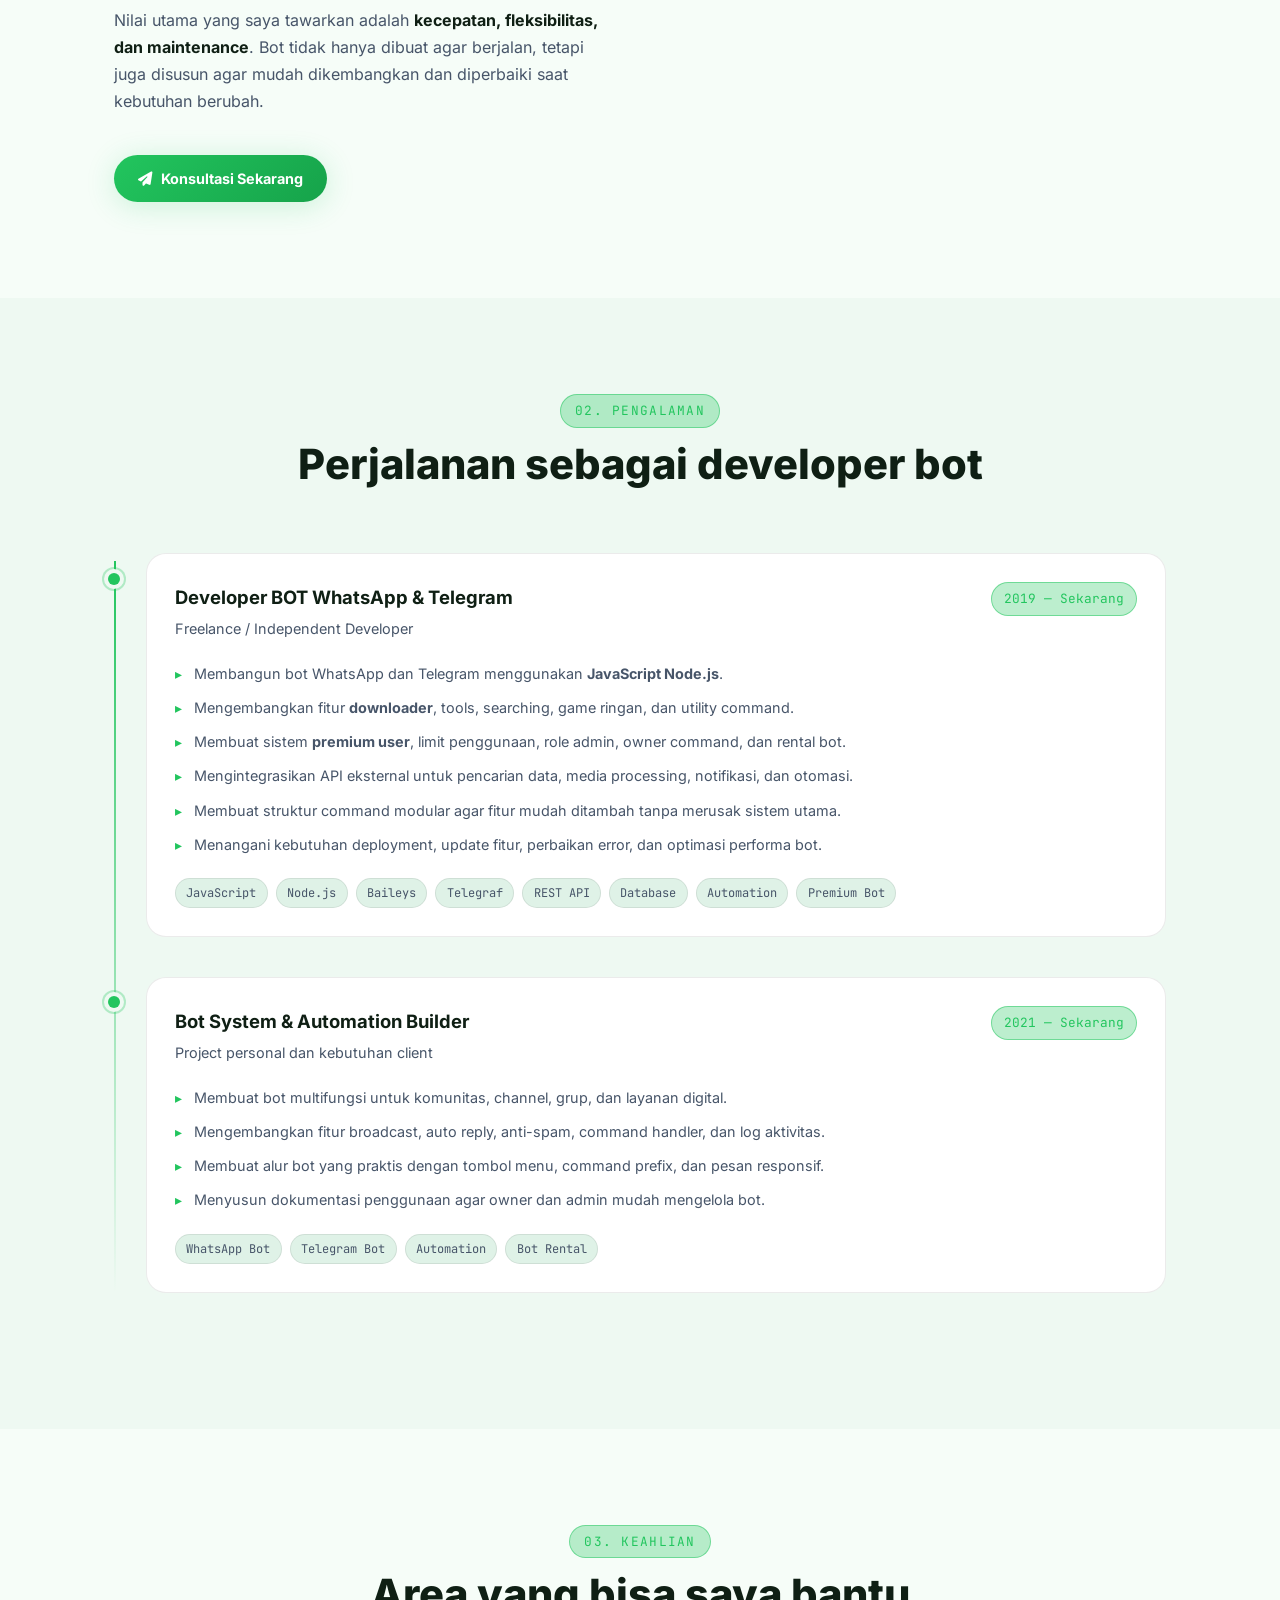
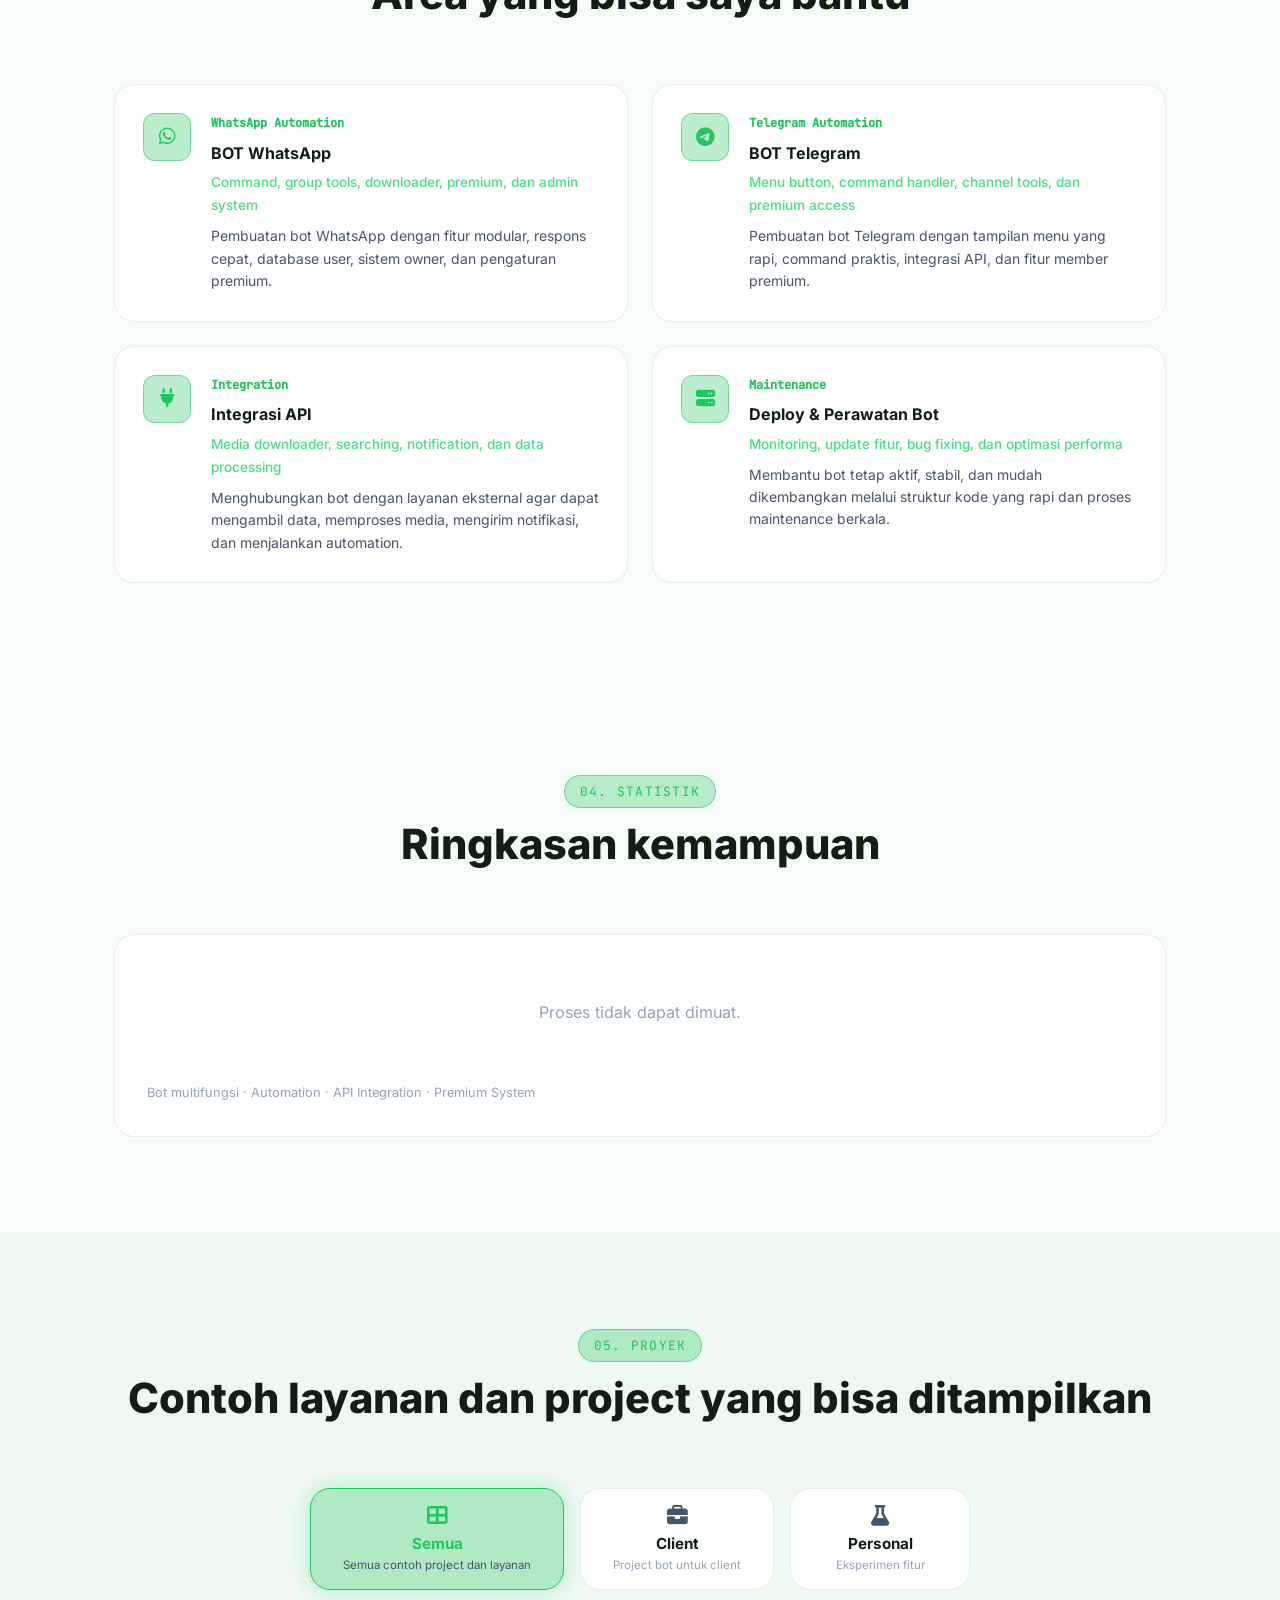
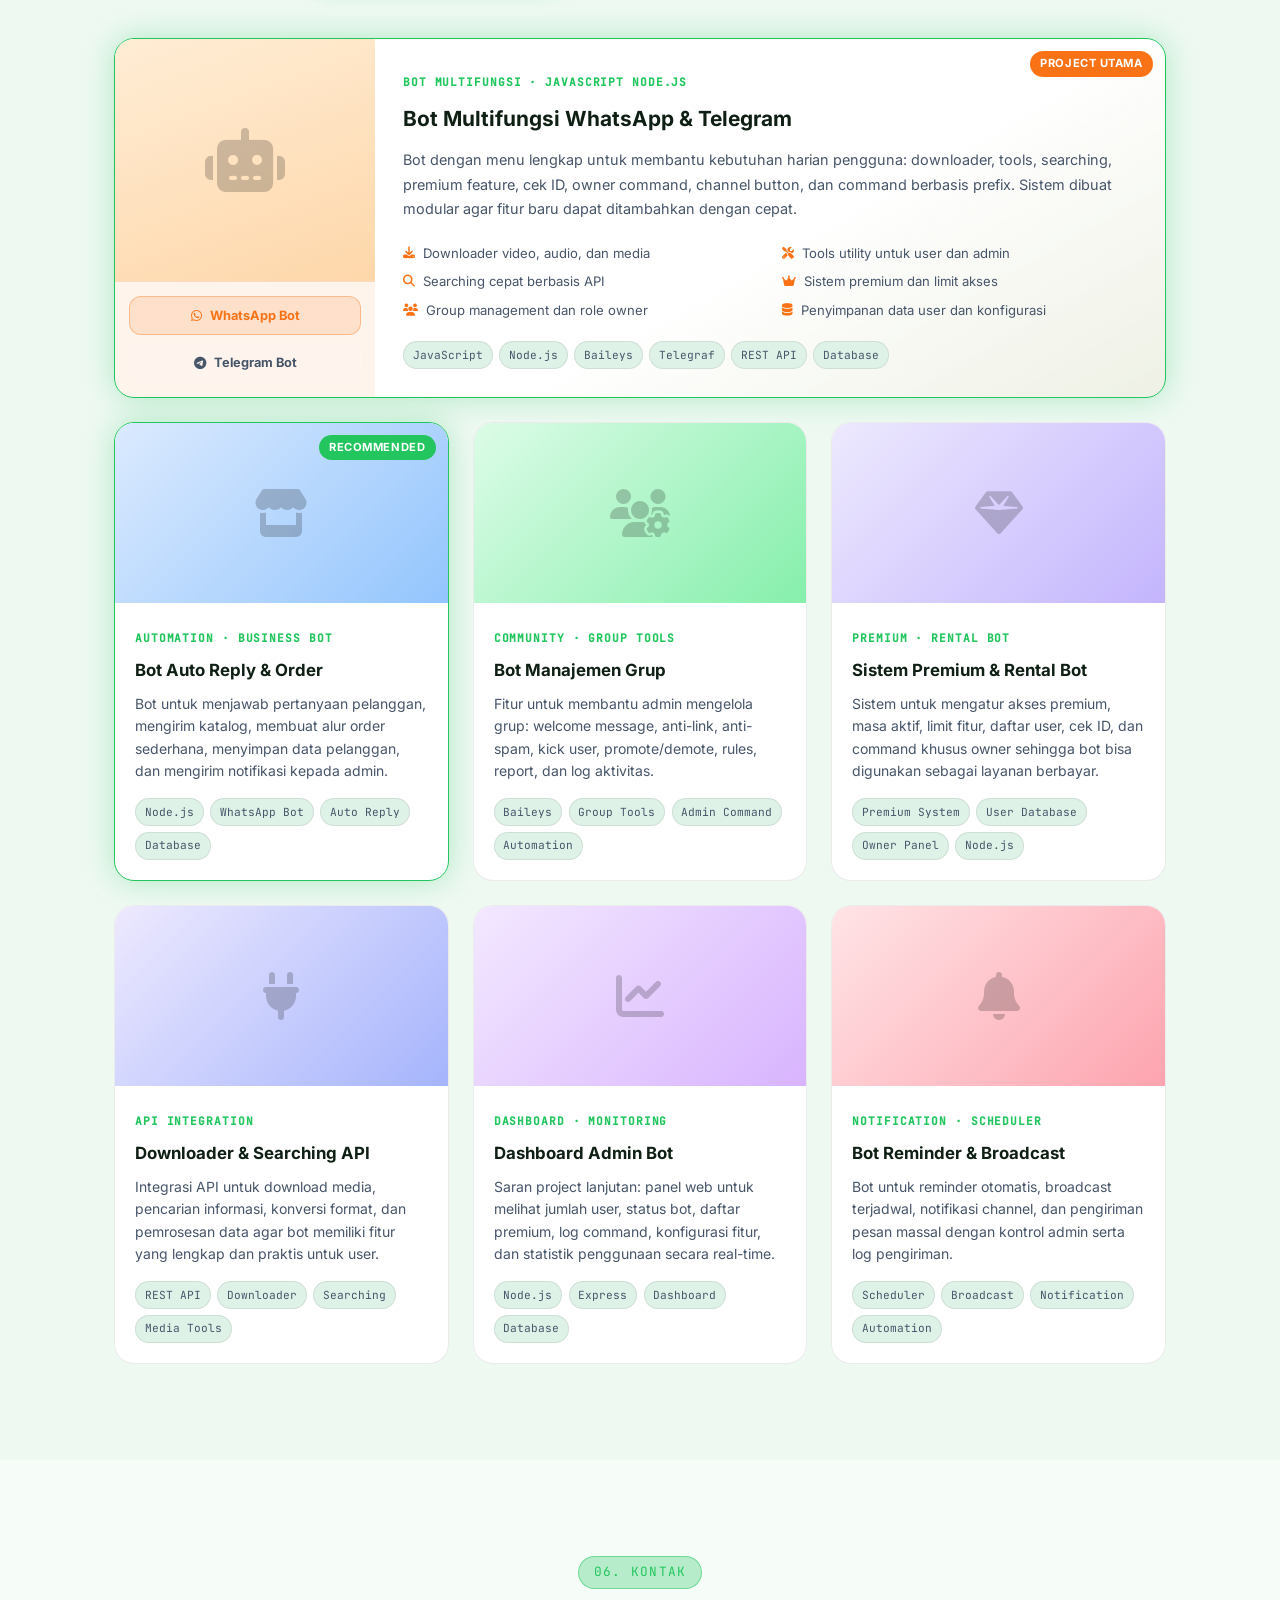
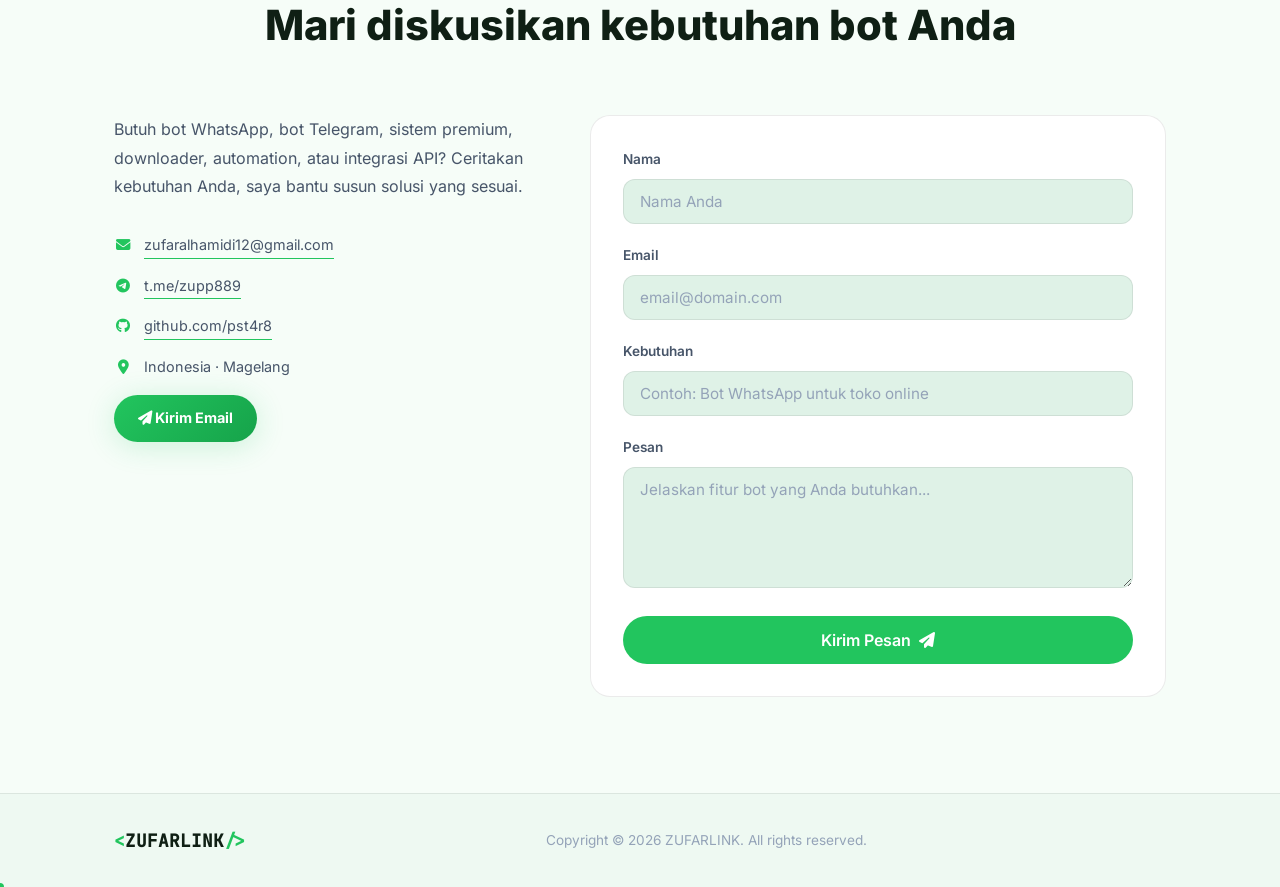
==== commit 689d4a7d: "Update index.html" ====
--- a/index.html
+++ b/index.html
@@ -70,12 +70,12 @@
       </a>
 
       <ul class="nav-links" id="navLinks">
-        <li><a href="#sobre-mi">Tentang</a></li>
-        <li><a href="#experiencia">Pengalaman</a></li>
-        <li><a href="#estudios">Keahlian</a></li>
-        <li><a href="#github">Statistik</a></li>
-        <li><a href="#proyectos">Proyek</a></li>
-        <li><a href="#contacto">Kontak</a></li>
+        <li><a href="#sobre-mi">About</a></li>
+        <li><a href="#experiencia">Experience</a></li>
+        <li><a href="#estudios">Skills</a></li>
+        <li><a href="#github">Statistics</a></li>
+        <li><a href="#proyectos">Projects</a></li>
+        <li><a href="#contacto">Contact</a></li>
       </ul>
 
       <div class="nav-actions">
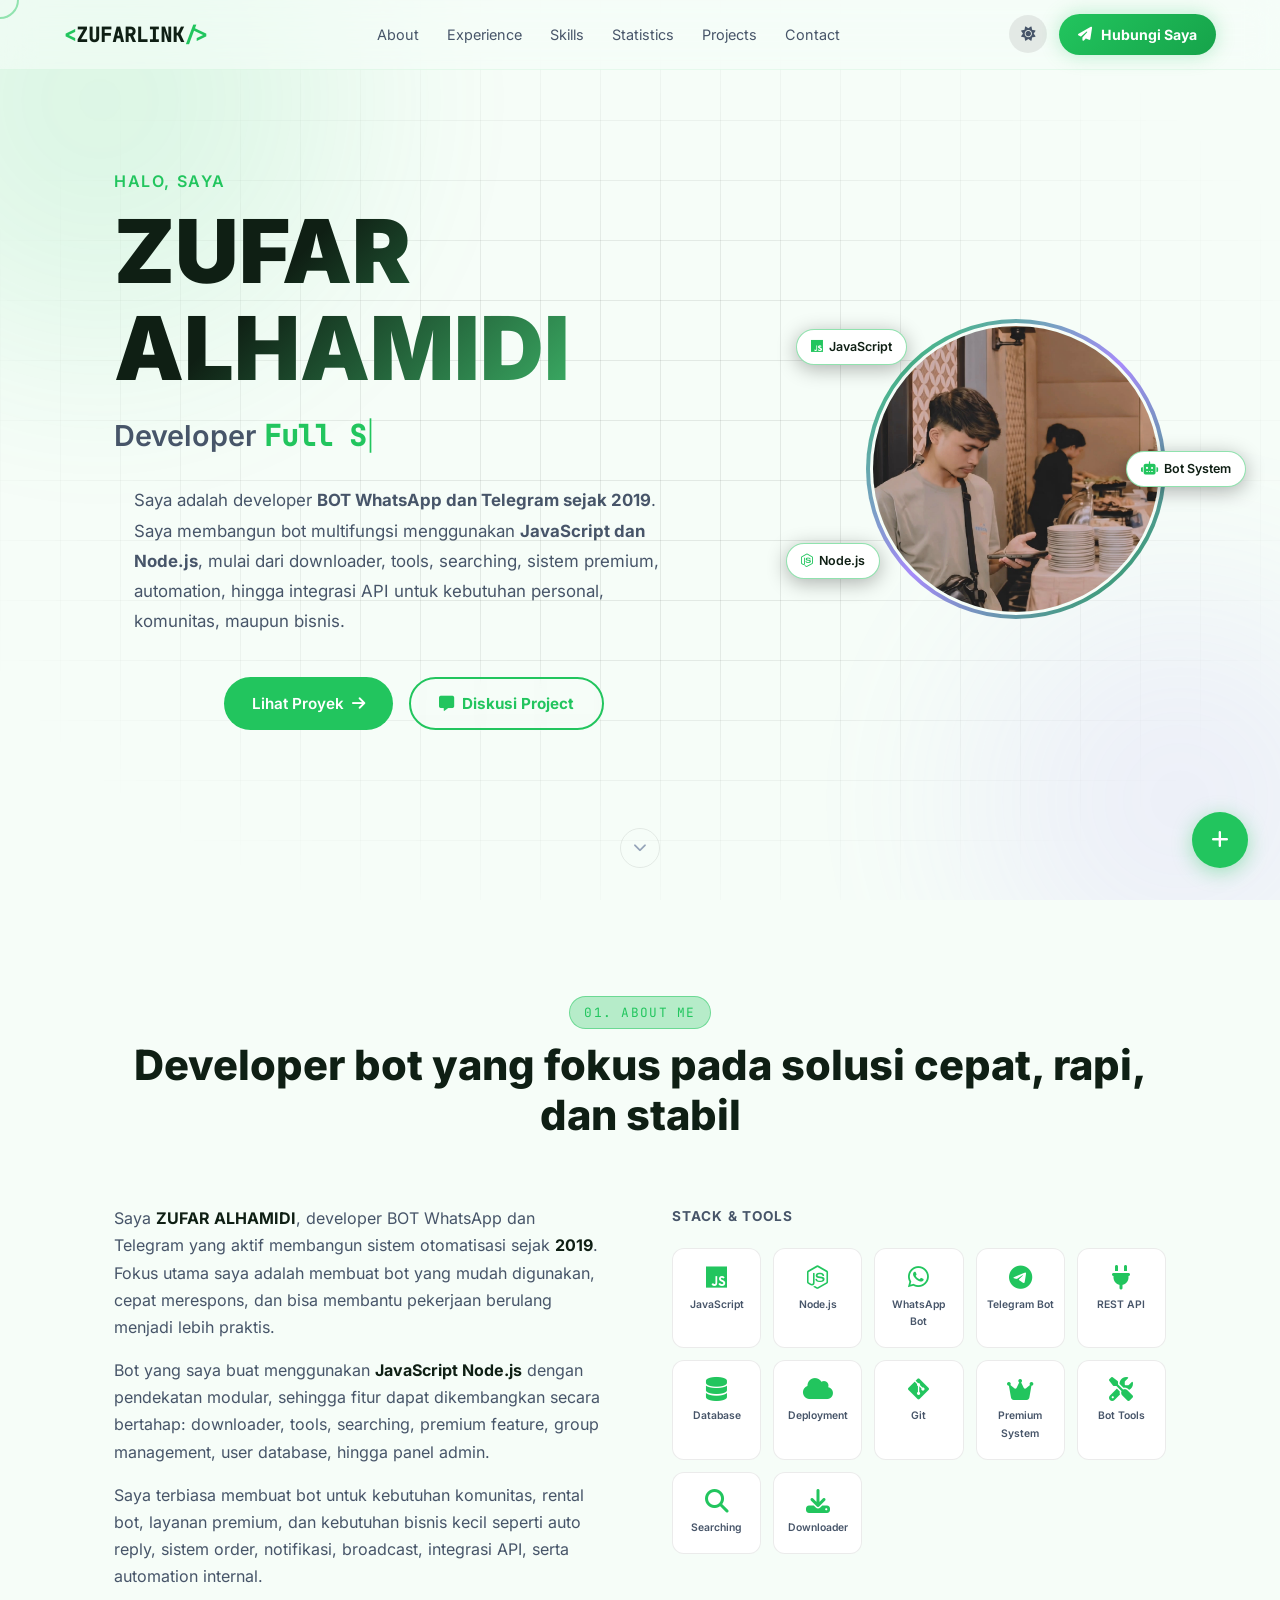
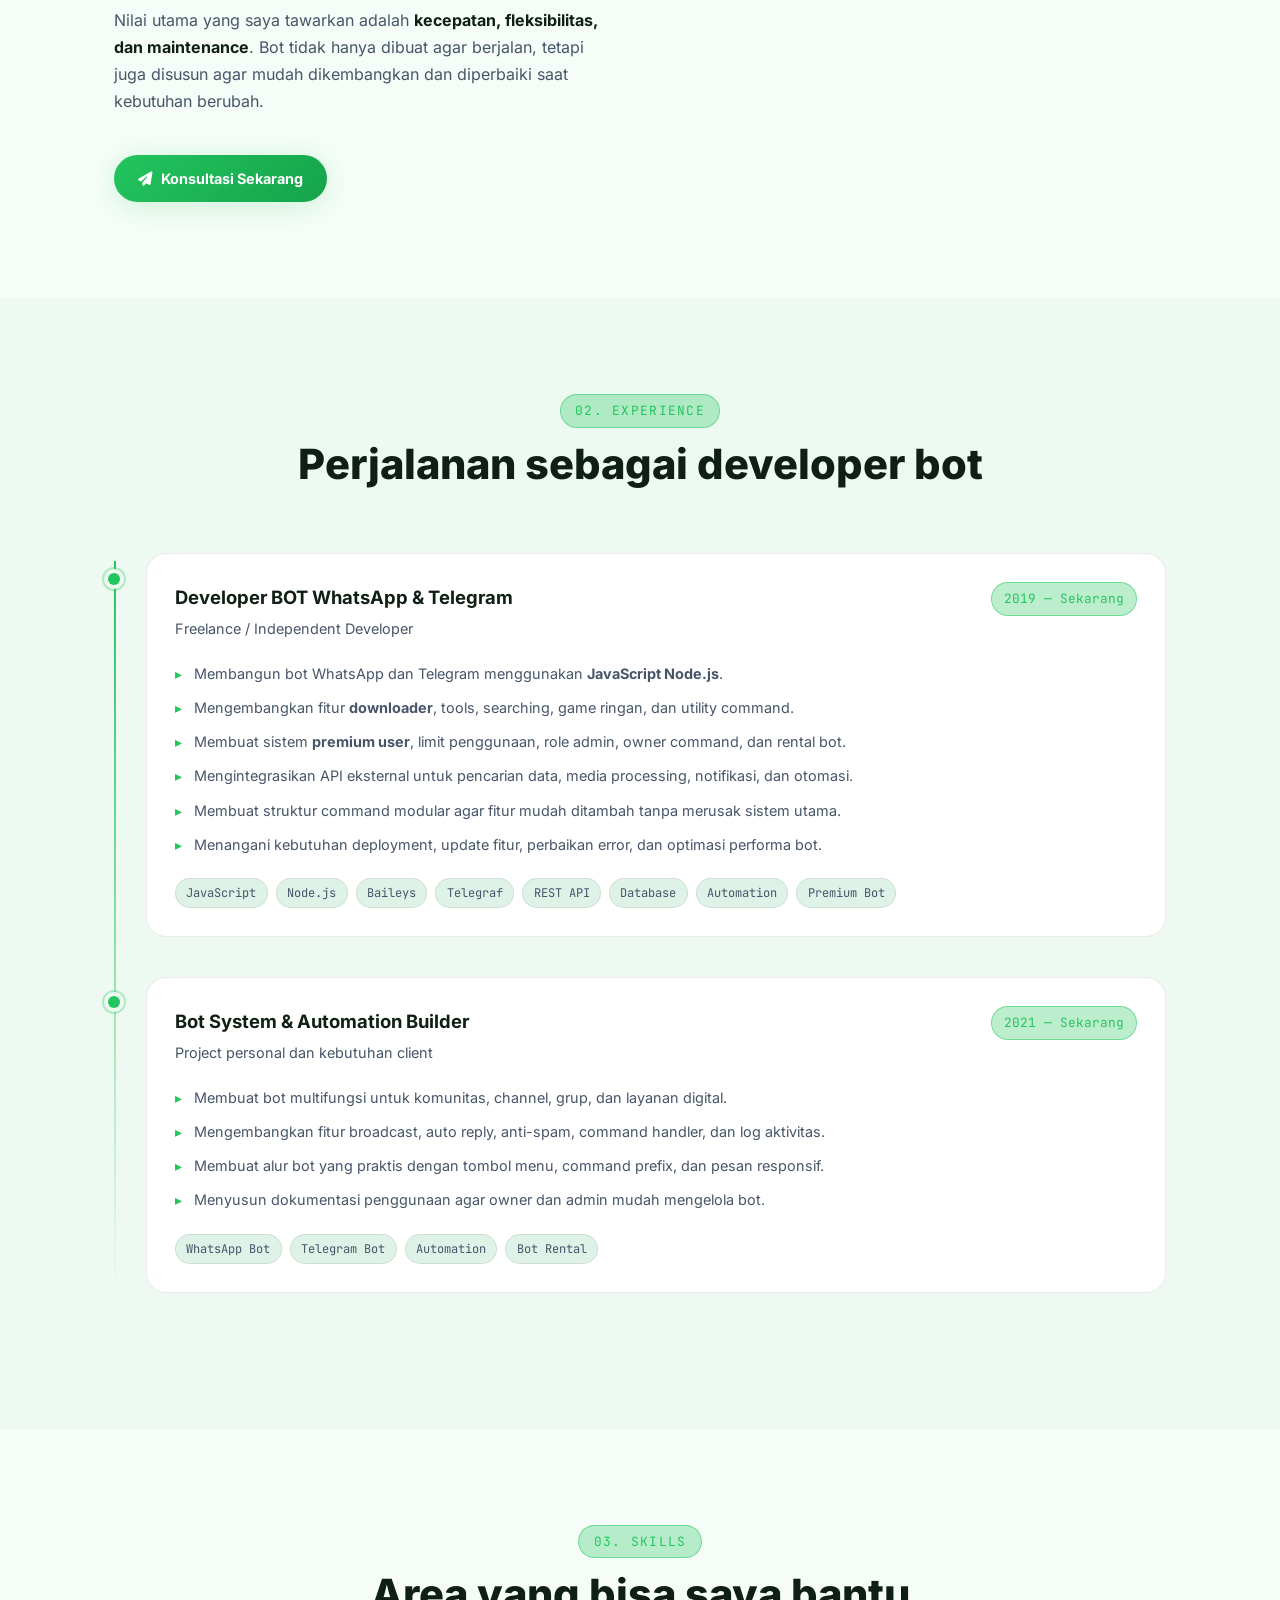
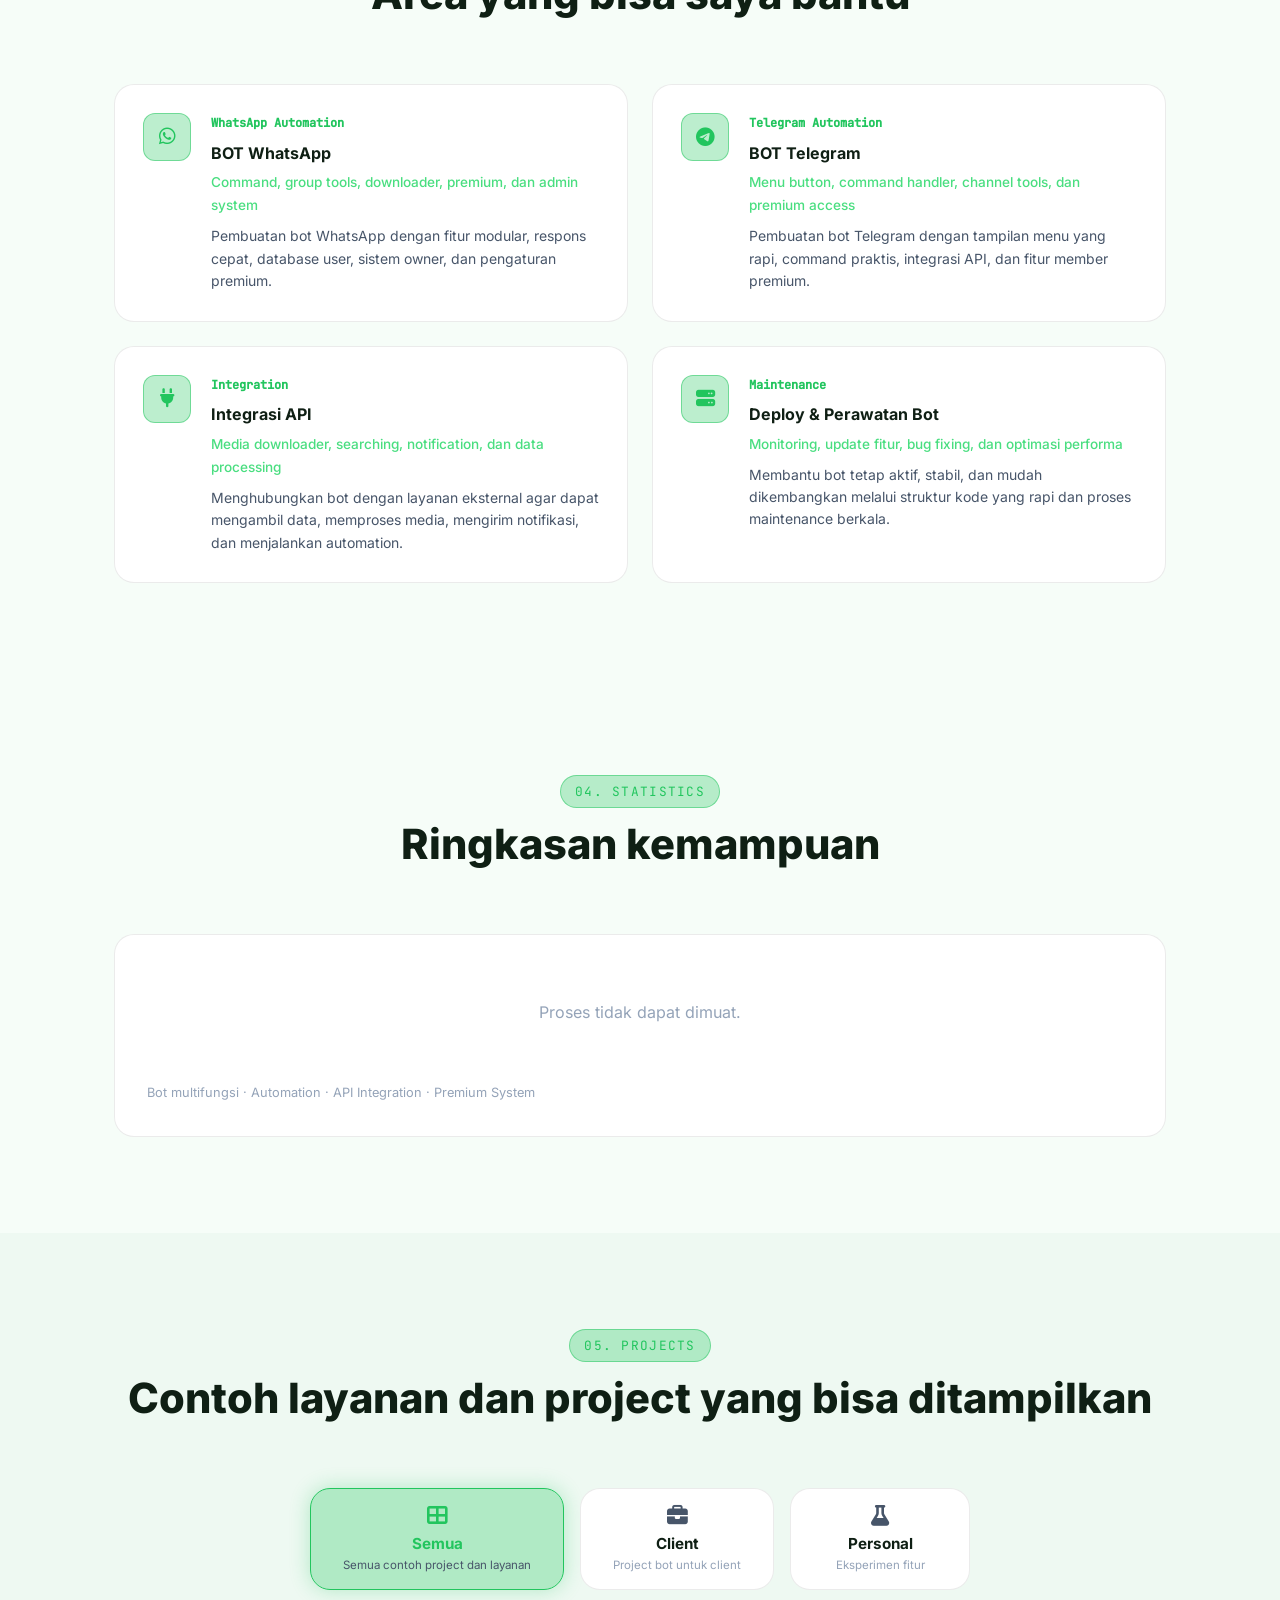
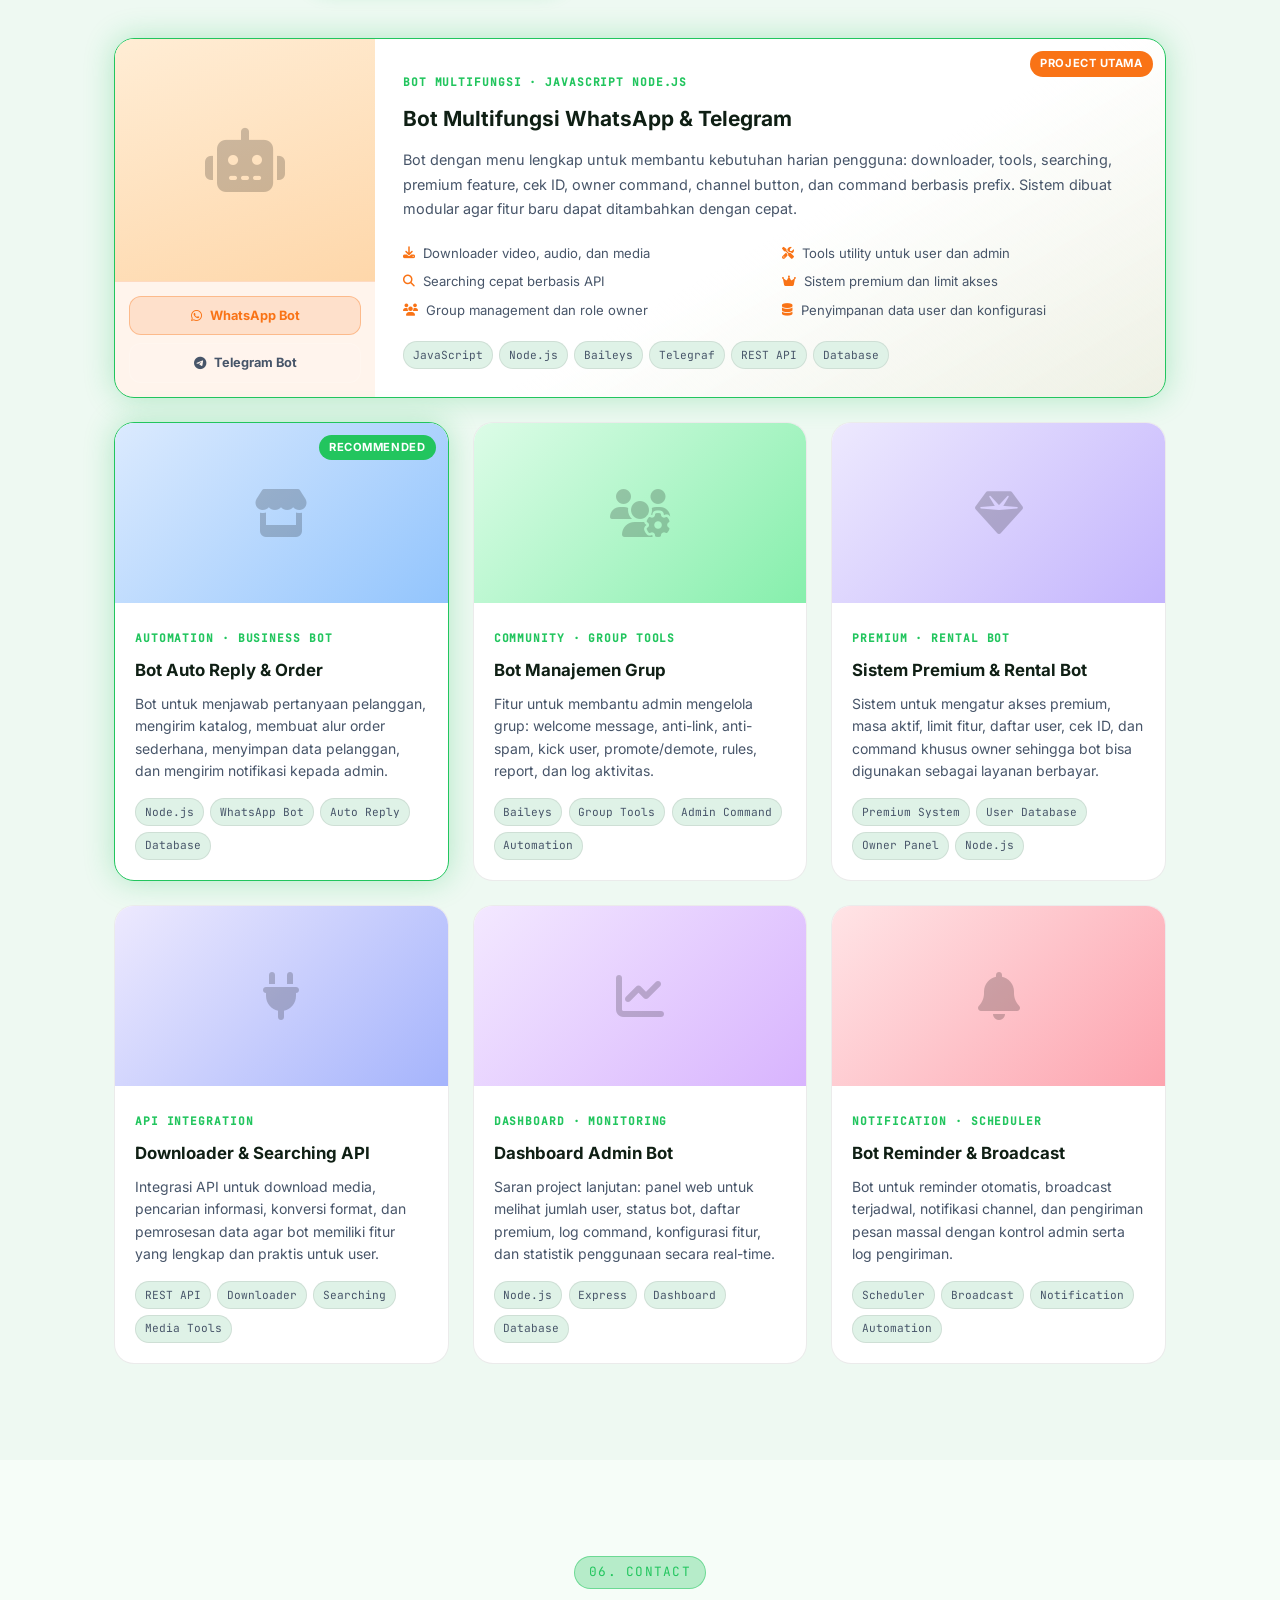
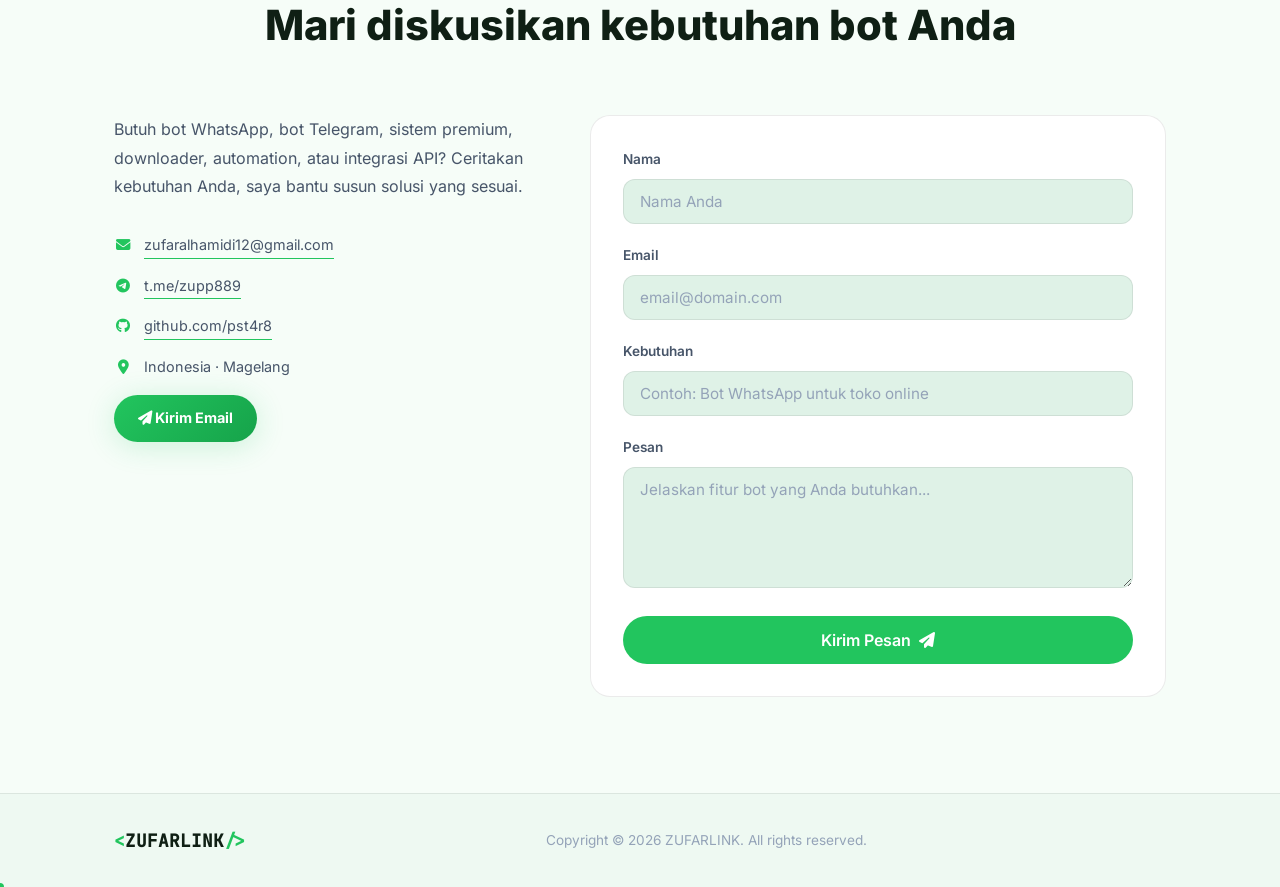
==== commit 3b34a529: "Update index.html" ====
--- a/index.html
+++ b/index.html
@@ -167,7 +167,7 @@
   <section class="section sobre-mi" id="sobre-mi">
     <div class="container">
       <div class="section-header" data-aos="fade-up">
-        <span class="section-tag">01. Tentang Saya</span>
+        <span class="section-tag">01. About Me</span>
         <h2>Developer bot yang fokus pada solusi cepat, rapi, dan stabil</h2>
       </div>
       <div class="about-grid">
@@ -205,7 +205,7 @@
   <section class="section experiencia" id="experiencia">
     <div class="container">
       <div class="section-header" data-aos="fade-up">
-        <span class="section-tag">02. Pengalaman</span>
+        <span class="section-tag">02. Experience</span>
         <h2>Perjalanan sebagai developer bot</h2>
       </div>
       <div class="timeline">
@@ -263,7 +263,7 @@
   <section class="section estudios" id="estudios">
     <div class="container">
       <div class="section-header" data-aos="fade-up">
-        <span class="section-tag">03. Keahlian</span>
+        <span class="section-tag">03. Skills</span>
         <h2>Area yang bisa saya bantu</h2>
       </div>
       <div class="edu-grid">
@@ -314,7 +314,7 @@
   <section class="section github-activity" id="github">
     <div class="container">
       <div class="section-header" data-aos="fade-up">
-        <span class="section-tag">04. Statistik</span>
+        <span class="section-tag">04. Statistics</span>
         <h2>Ringkasan kemampuan</h2>
       </div>
       <div class="github-graph-wrapper" data-aos="fade-up">
@@ -330,7 +330,7 @@
   <section class="section proyectos" id="proyectos">
     <div class="container">
       <div class="section-header" data-aos="fade-up">
-        <span class="section-tag">05. Proyek</span>
+        <span class="section-tag">05. Projects</span>
         <h2>Contoh layanan dan project yang bisa ditampilkan</h2>
       </div>
 
@@ -470,7 +470,7 @@
   <section class="section contacto" id="contacto">
     <div class="container">
       <div class="section-header" data-aos="fade-up">
-        <span class="section-tag">06. Kontak</span>
+        <span class="section-tag">06. Contact</span>
         <h2>Mari diskusikan kebutuhan bot Anda</h2>
       </div>
       <div class="contact-grid">
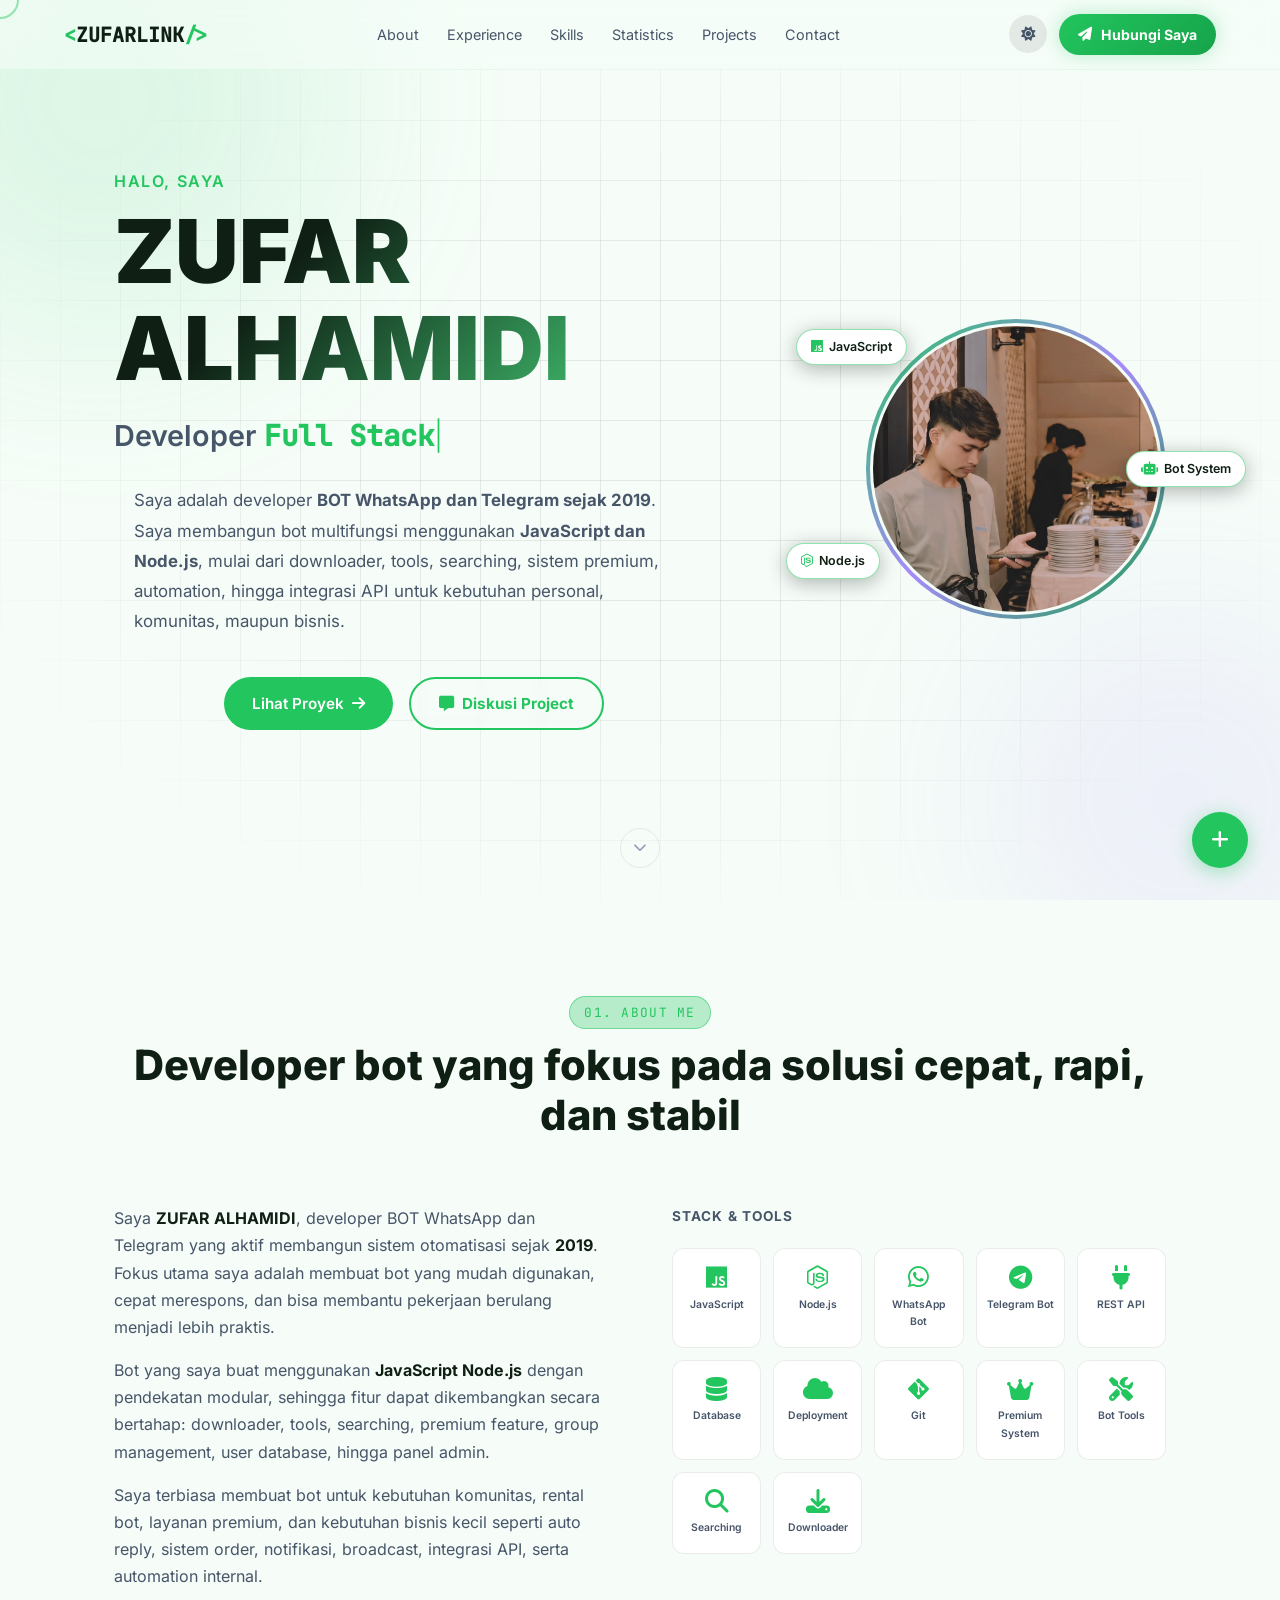
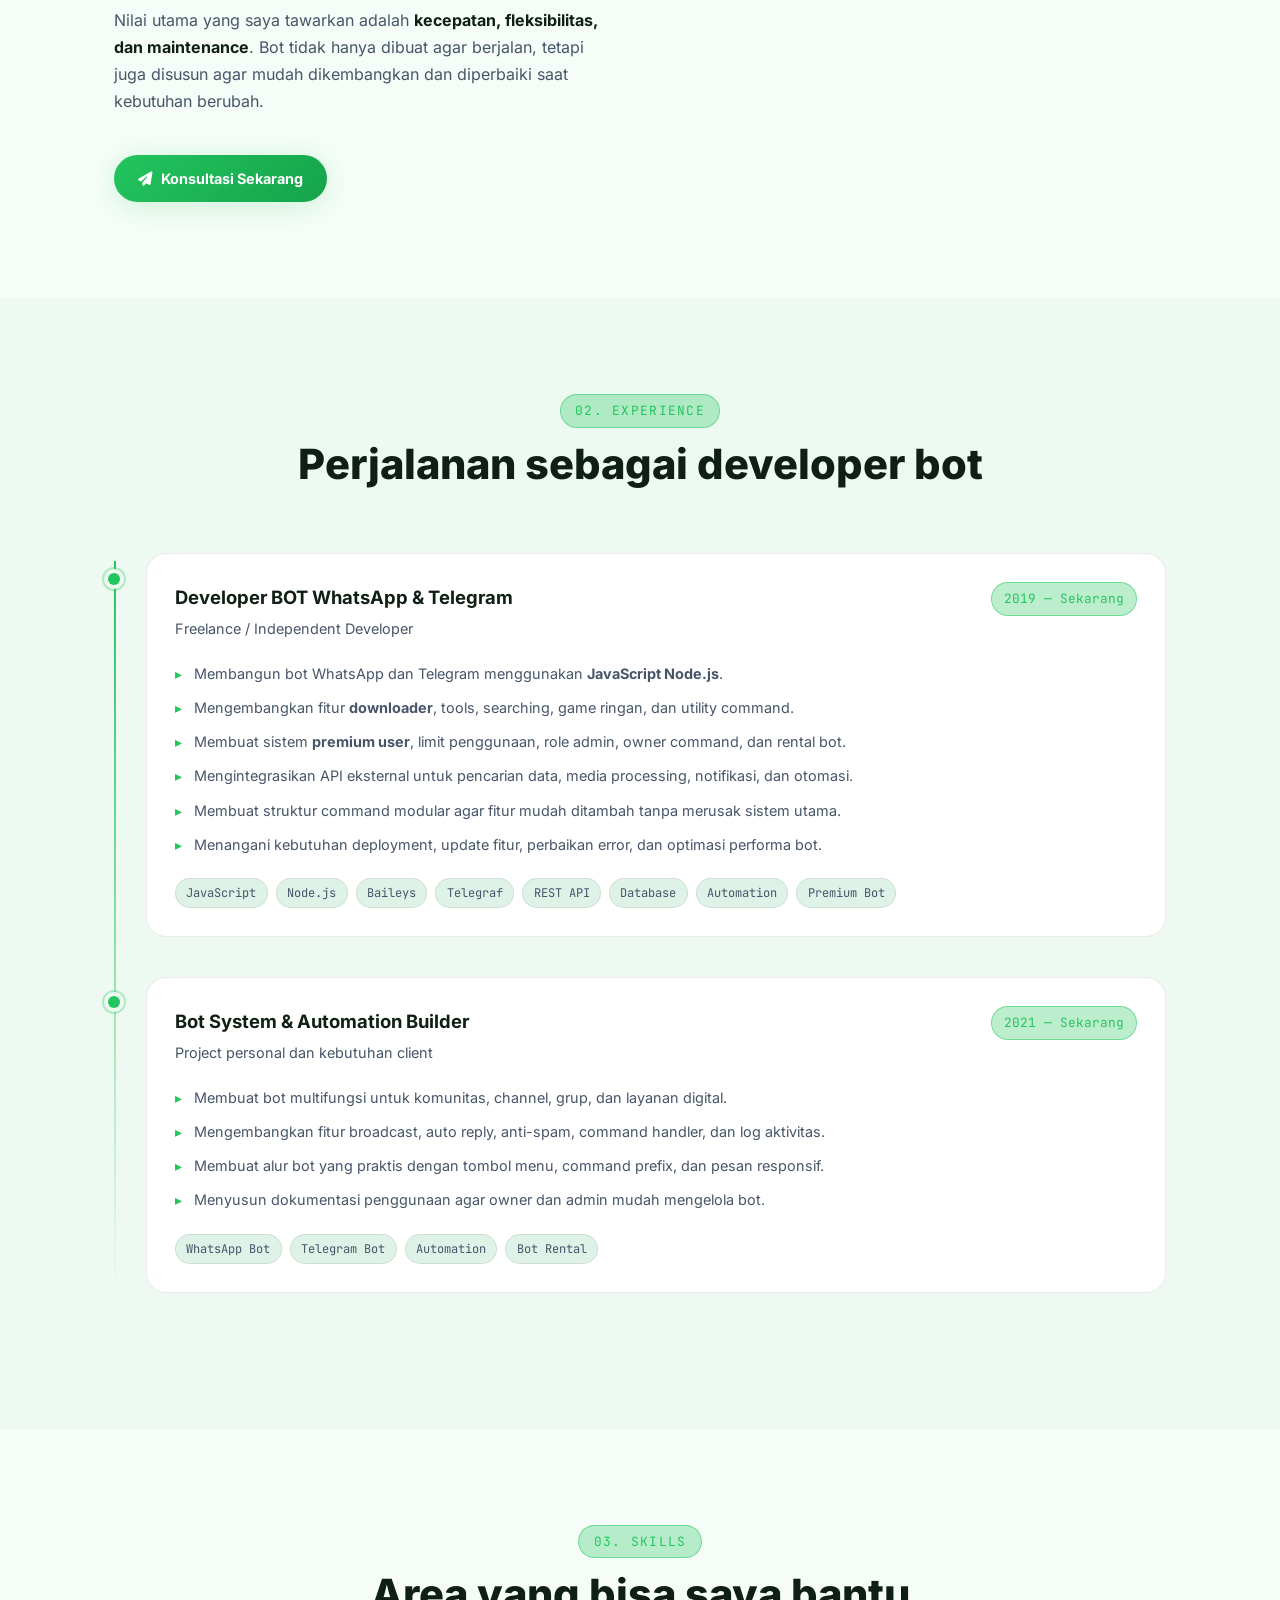
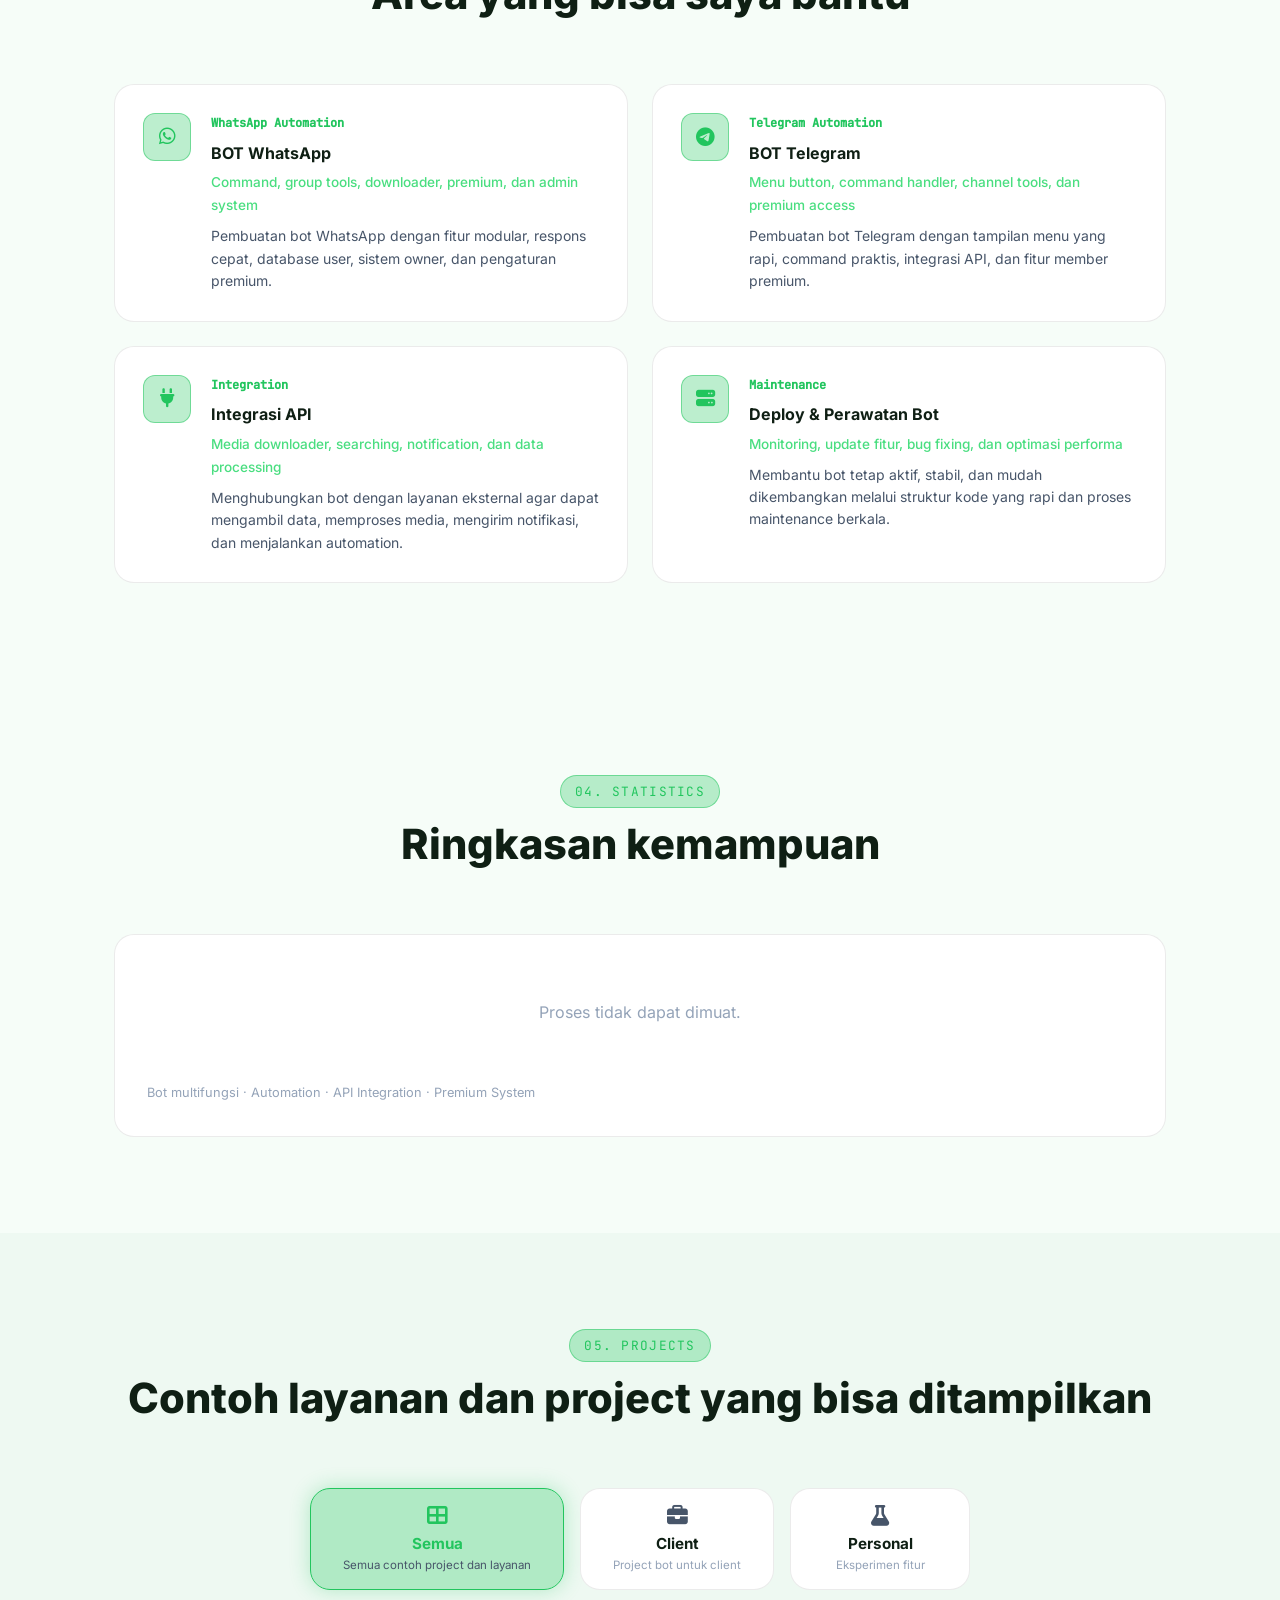
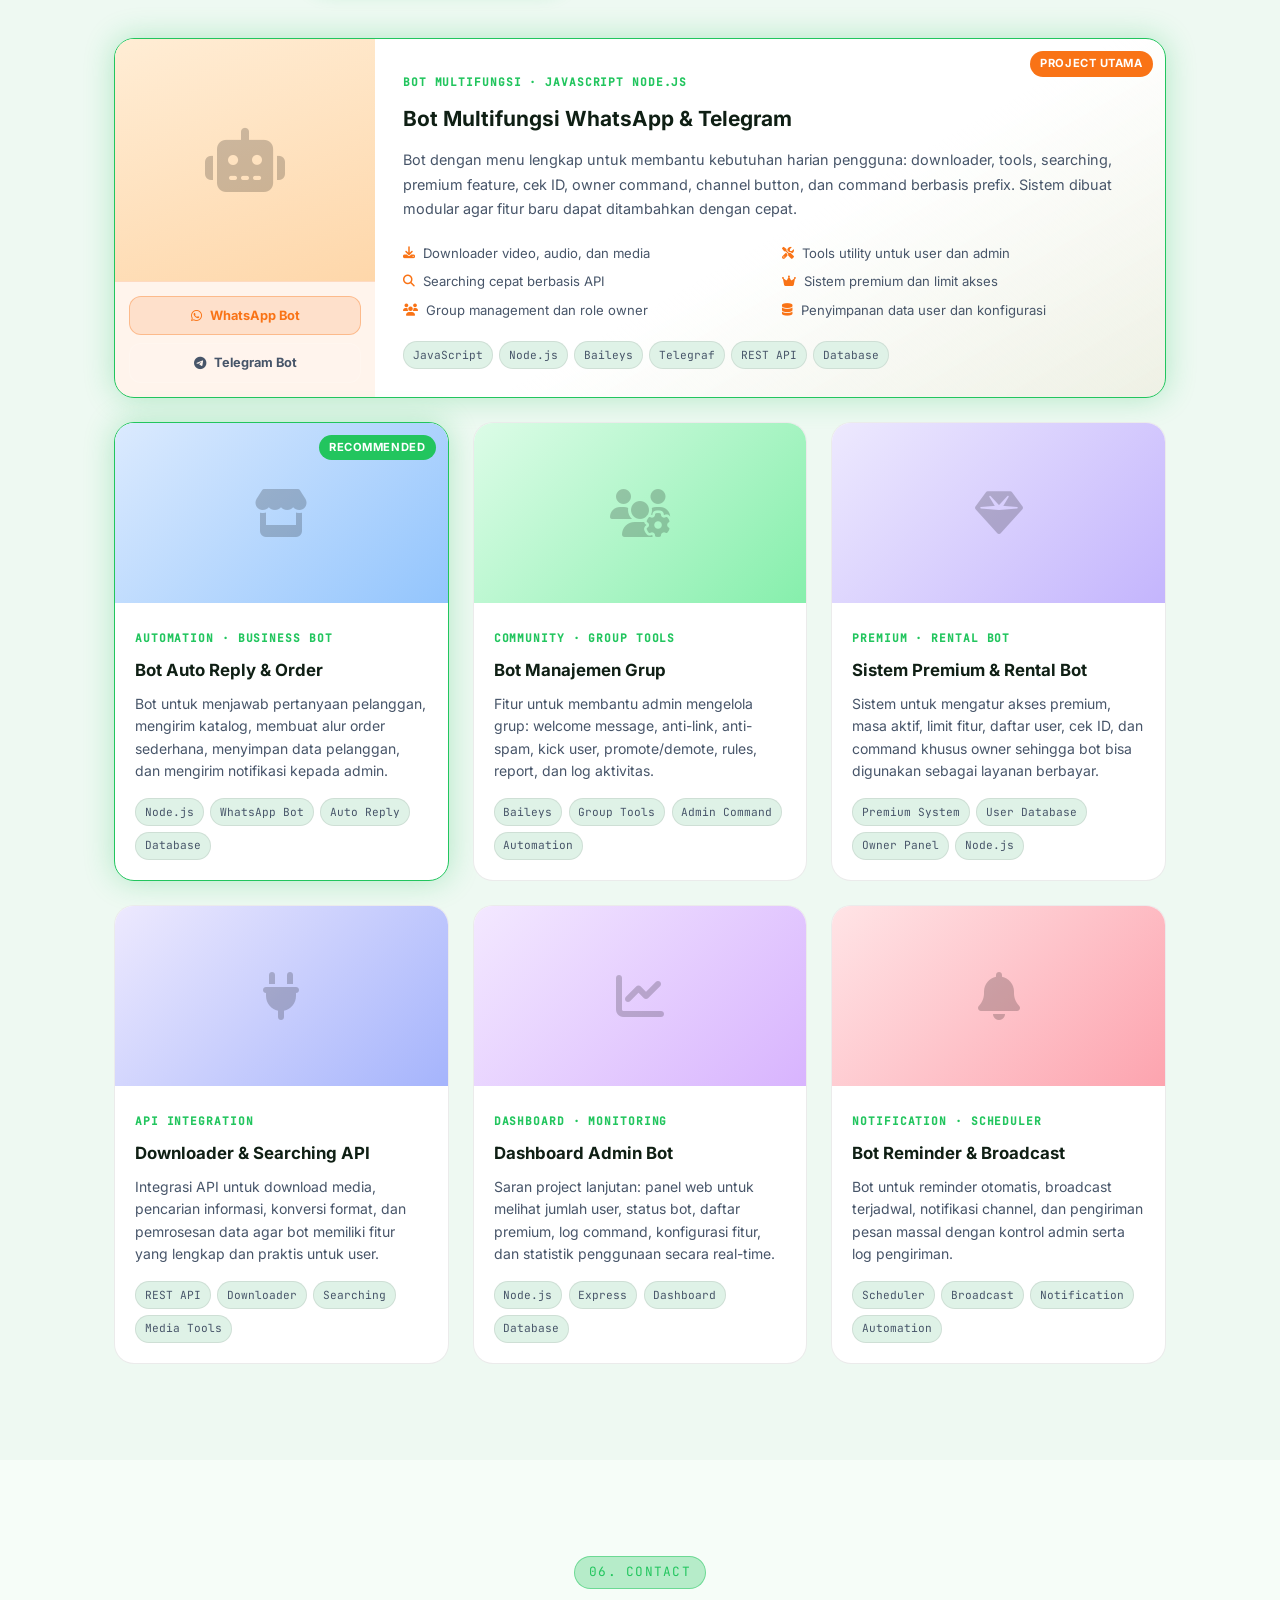
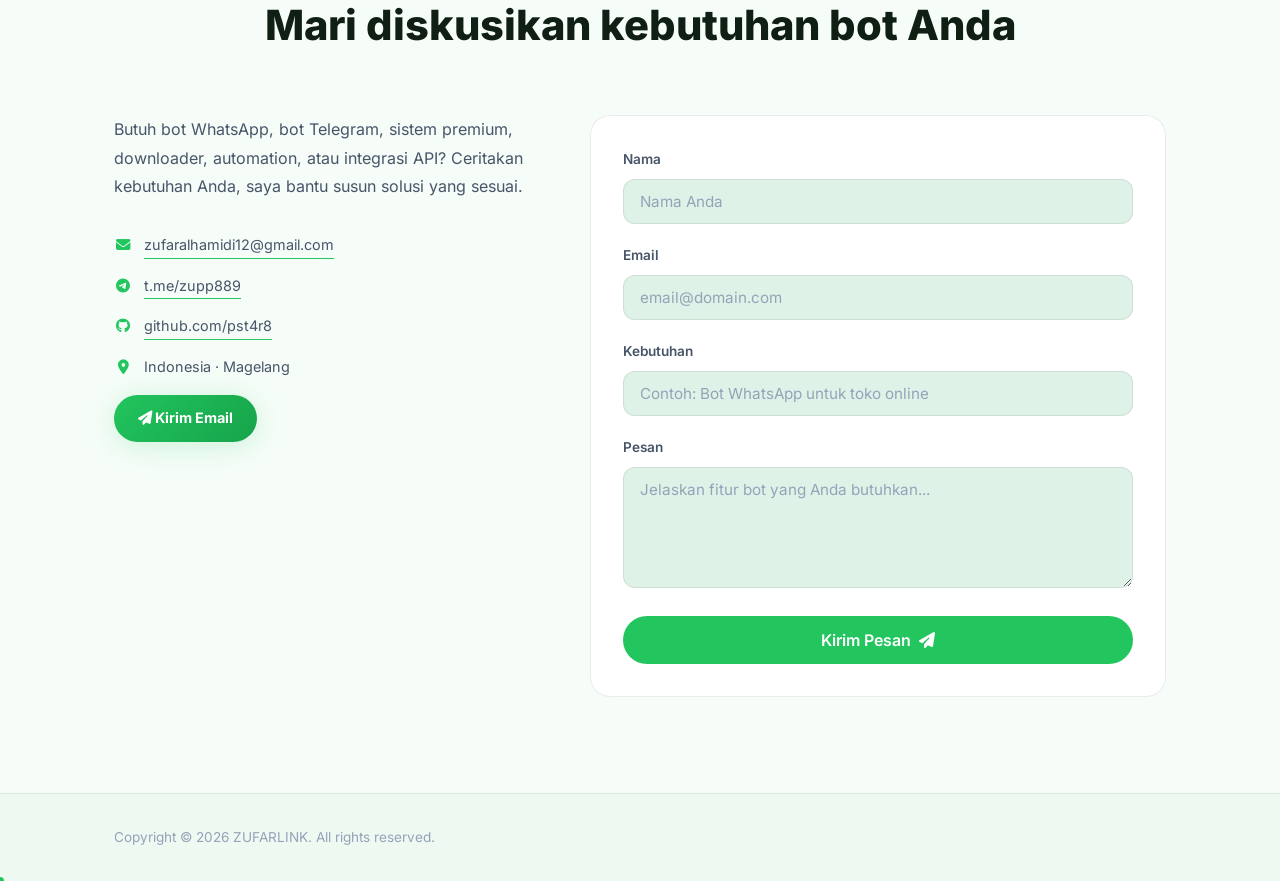
==== commit 2e067047: "Update index.html" ====
--- a/index.html
+++ b/index.html
@@ -530,9 +530,11 @@
   <!-- FOOTER -->
   <footer class="footer">
     <div class="container footer-content">
+			<!--
       <a href="#hero" class="footer-logo">
         <span class="logo-bracket">&lt;</span>ZUFARLINK<span class="logo-bracket">/&gt;</span>
       </a>
+			-->
       <p class="footer-copy">Copyright &copy; <script>document.write(new Date().getFullYear())</script> ZUFARLINK. All rights reserved.</p>
       <div class="footer-socials">
         <!--
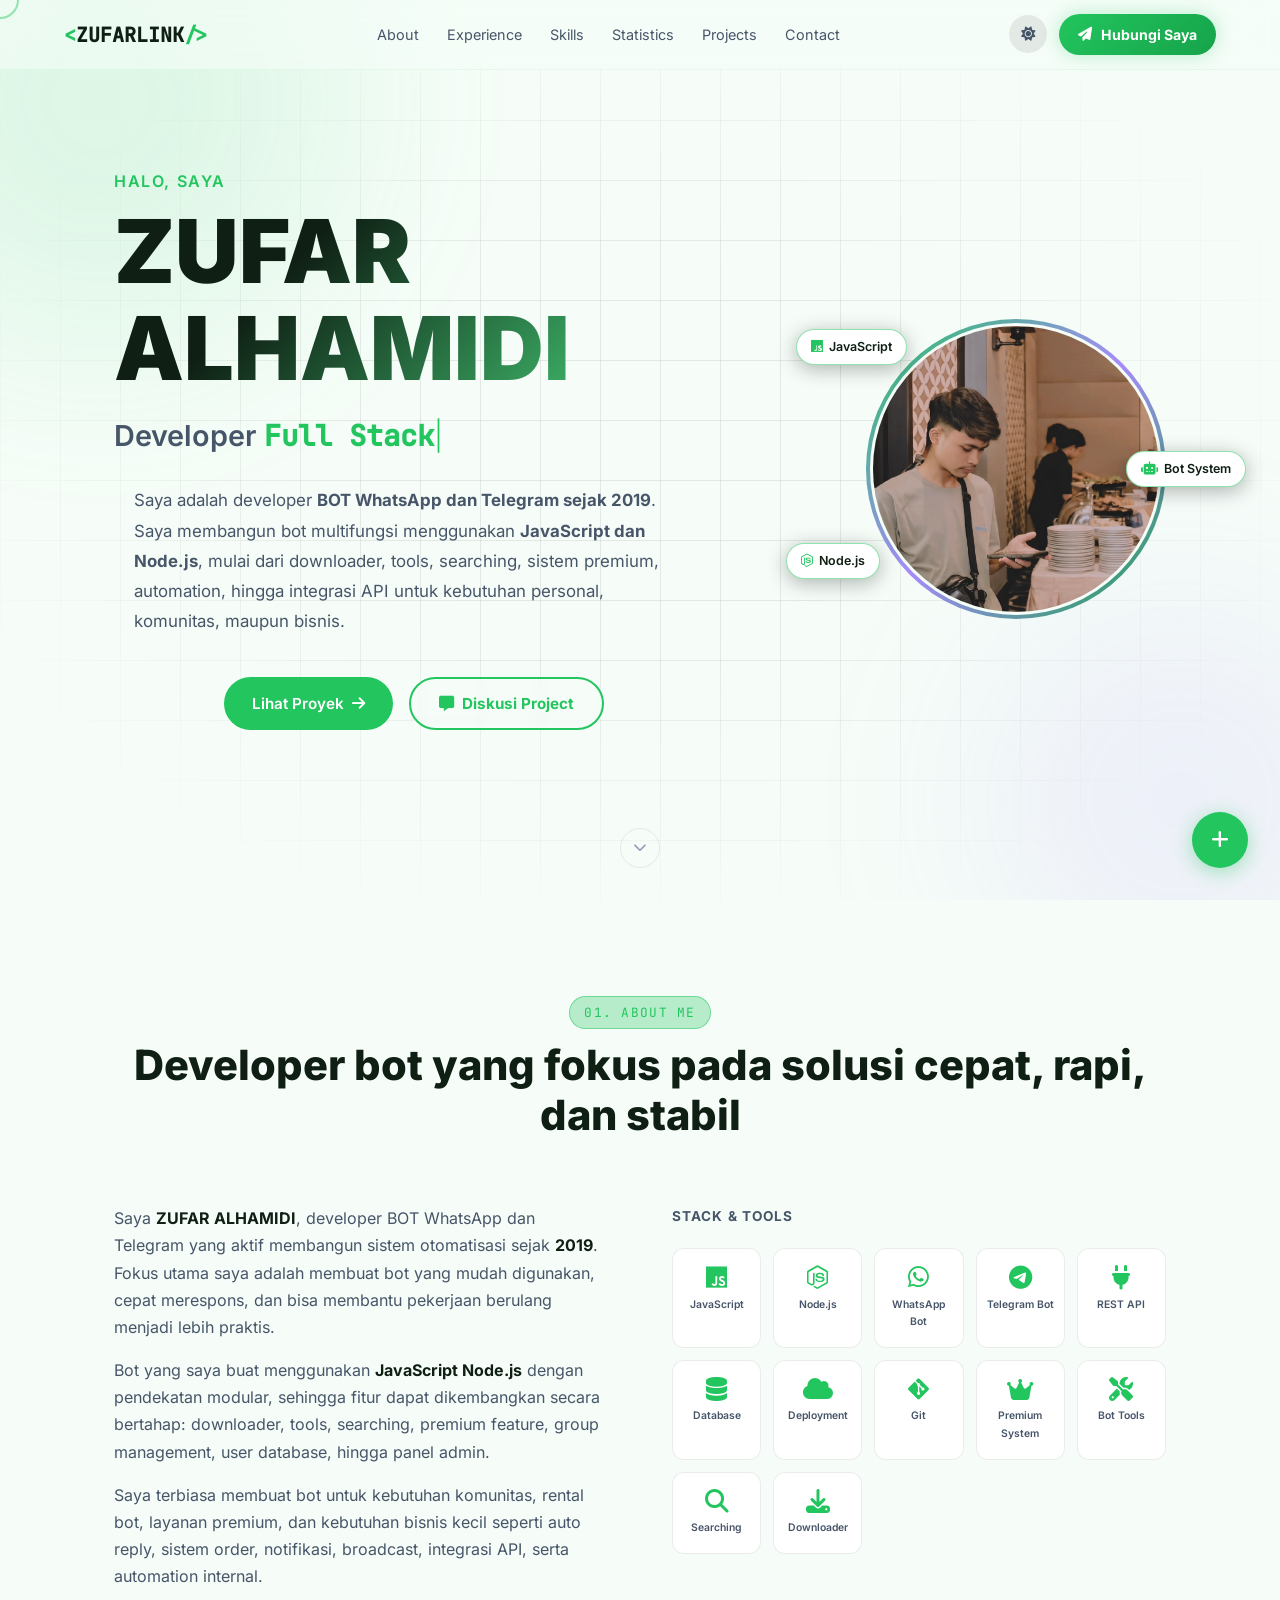
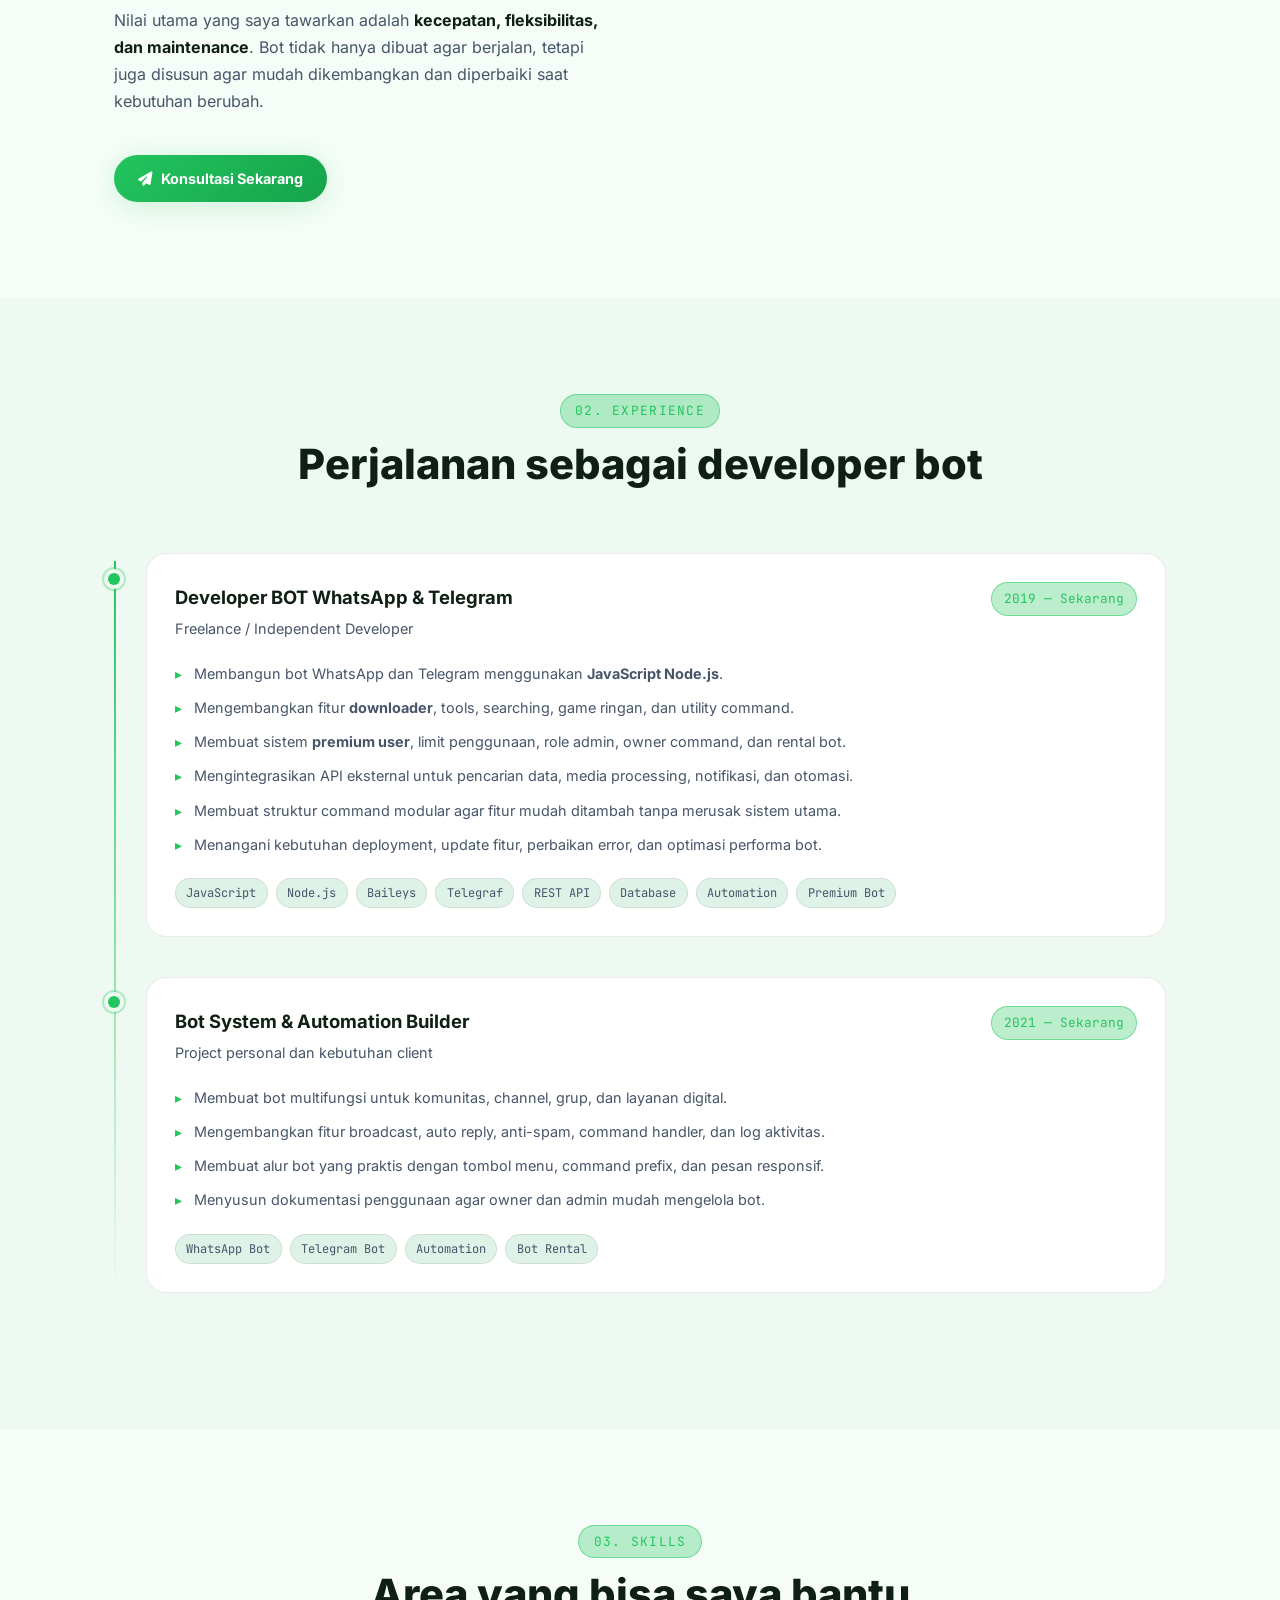
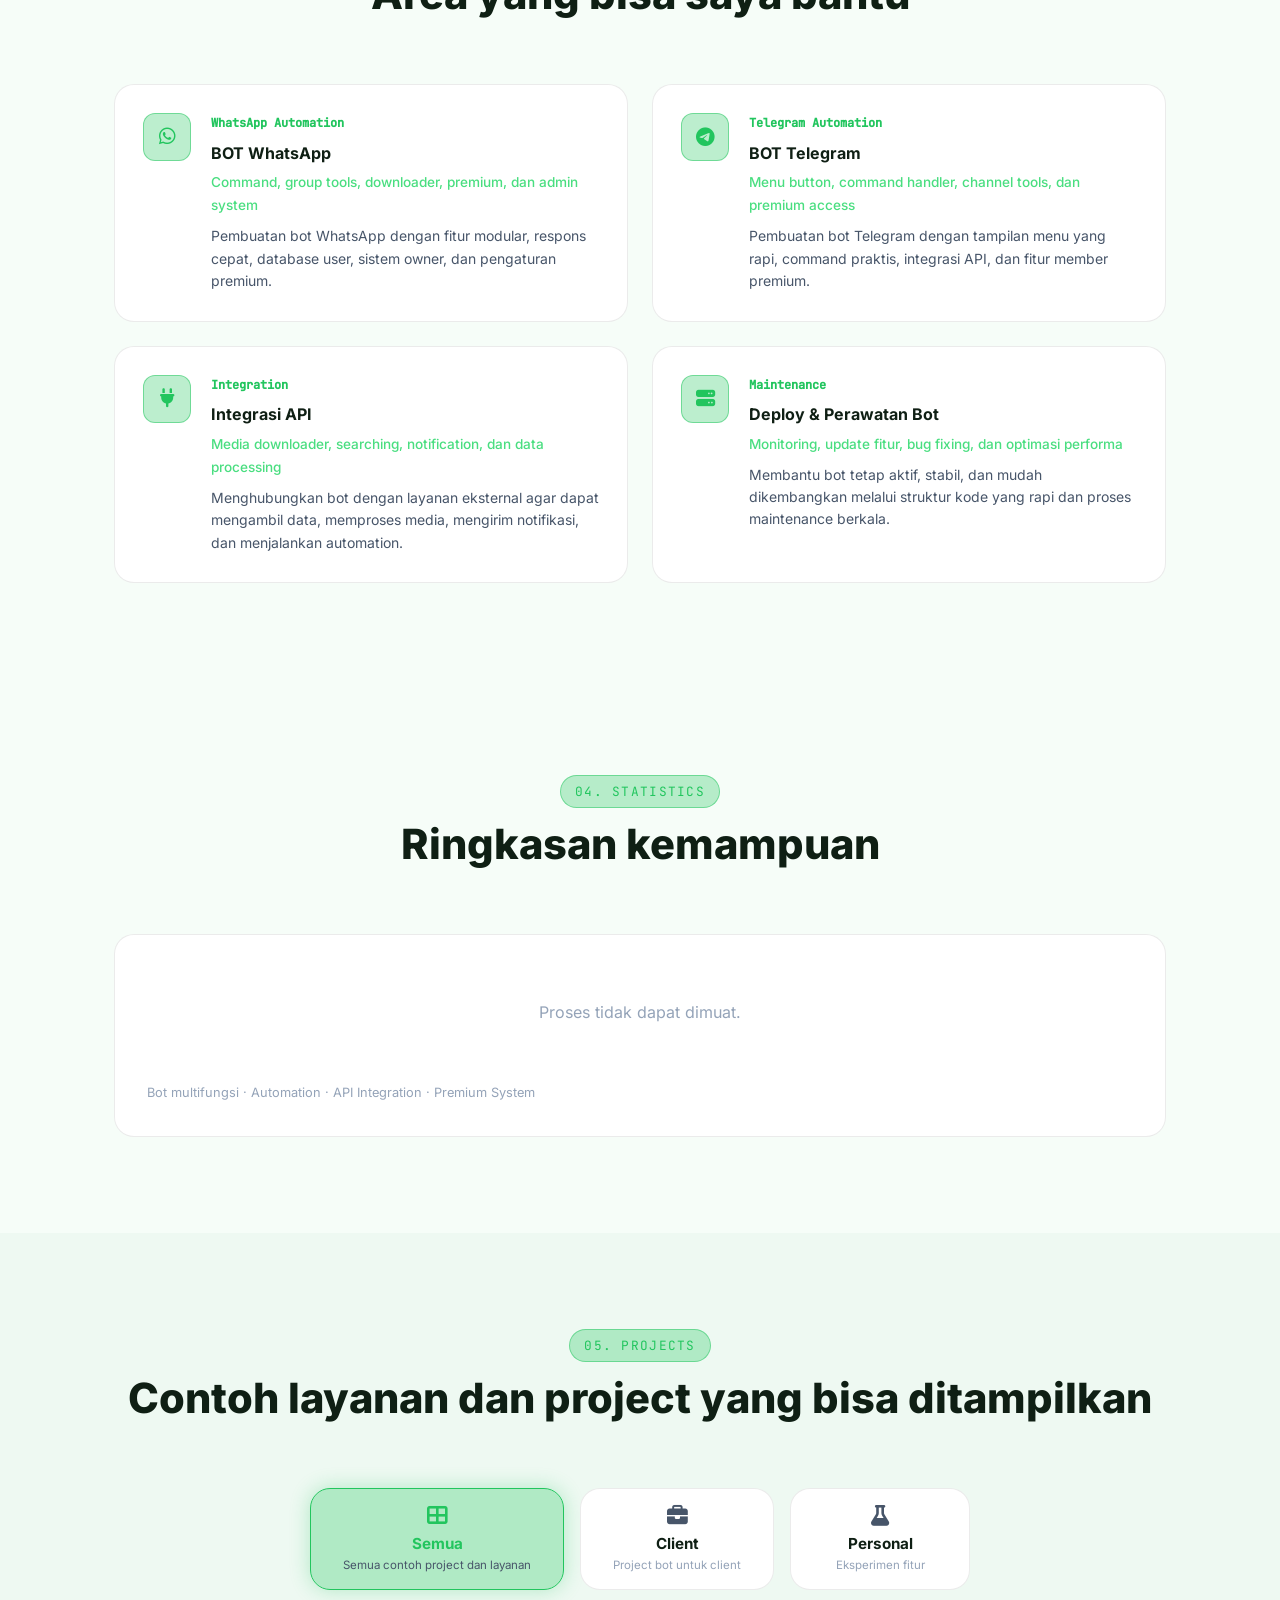
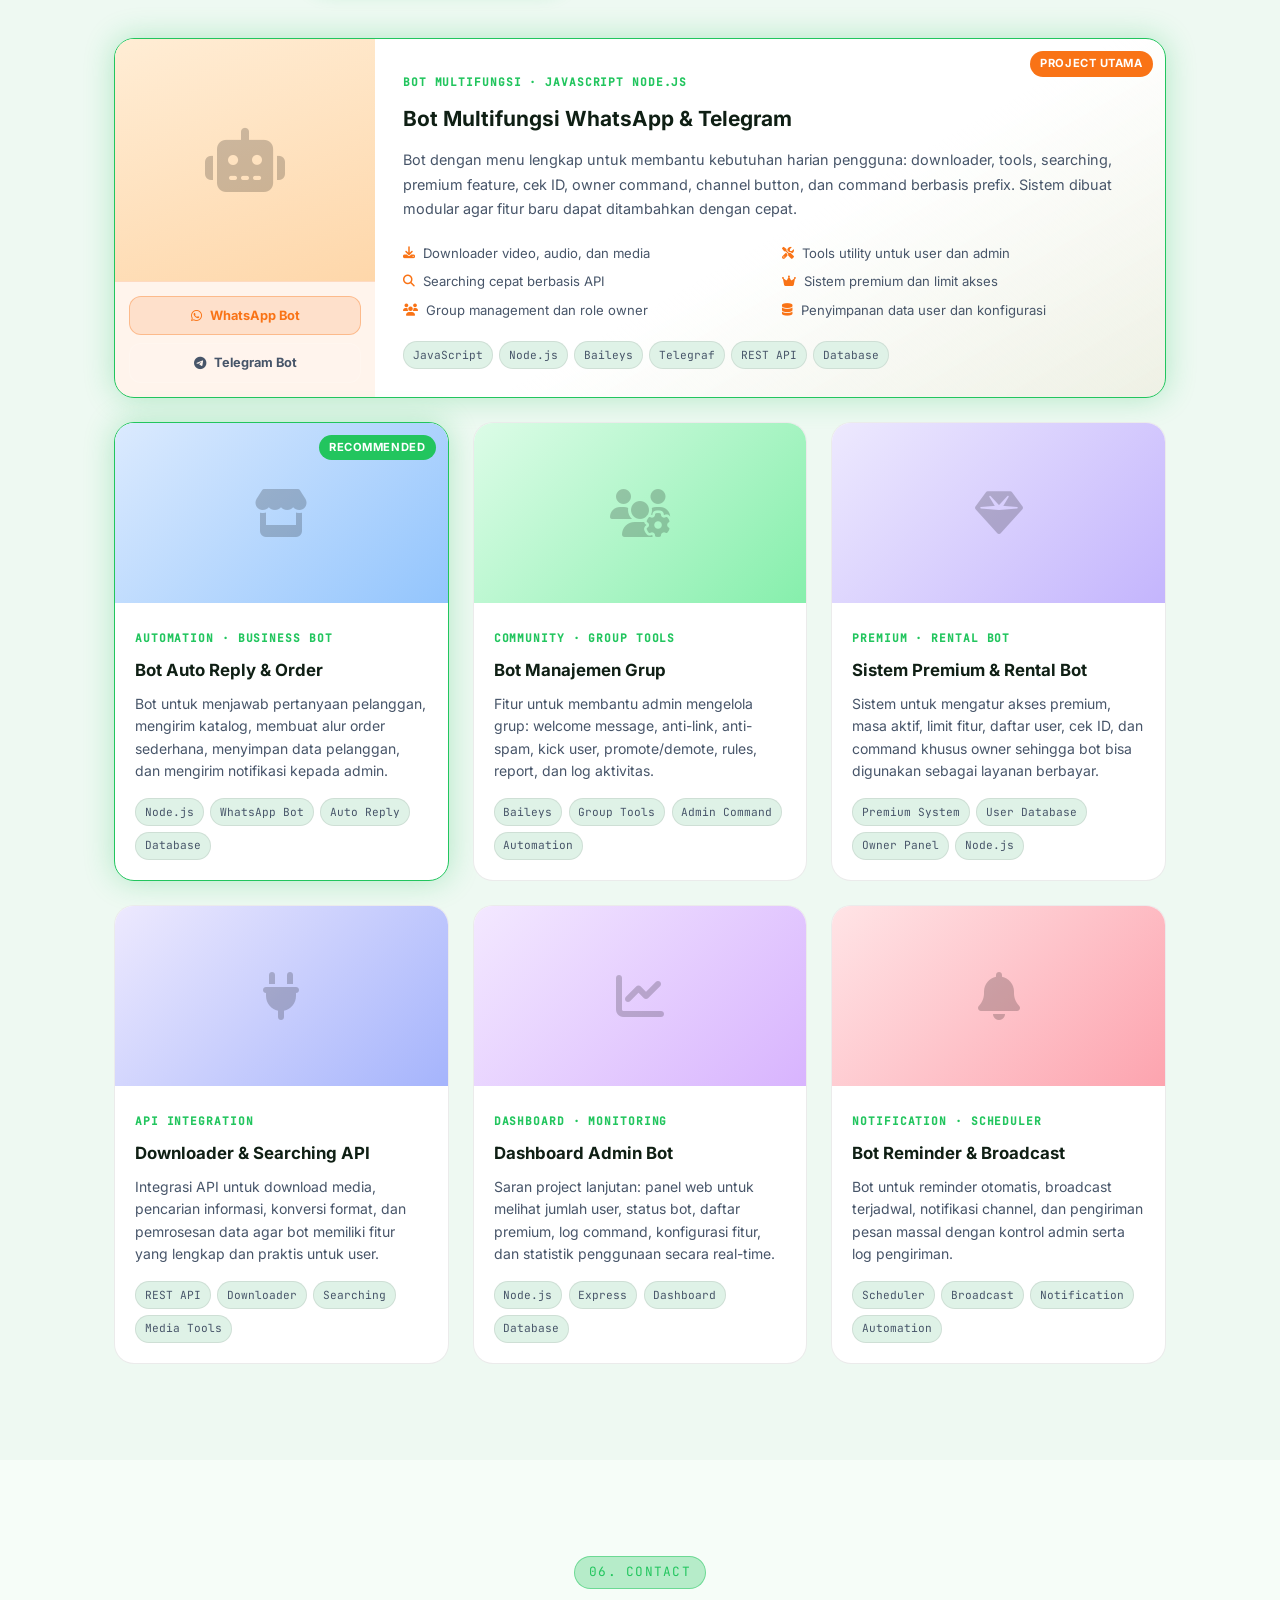
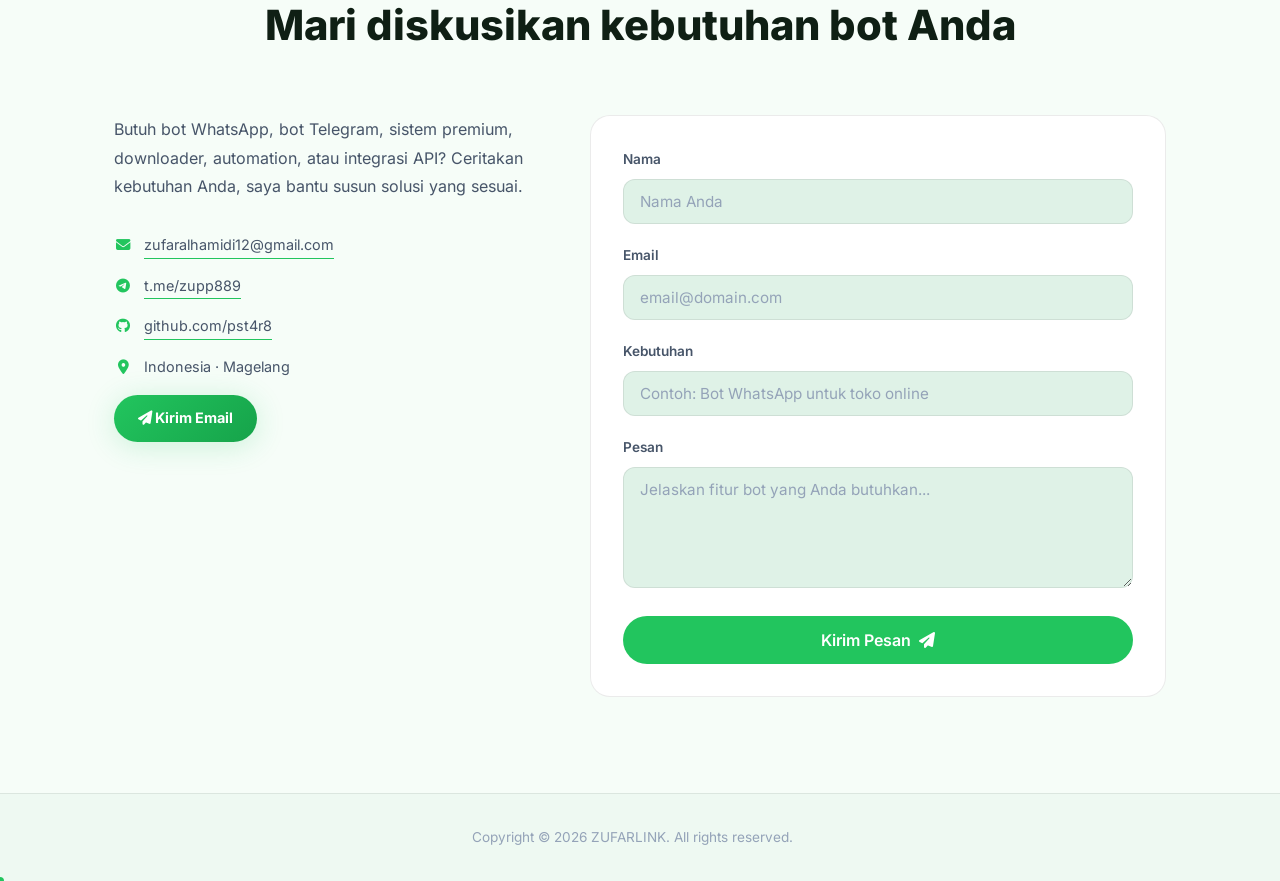
==== commit e823f488: "Update index.html" ====
--- a/index.html
+++ b/index.html
@@ -535,7 +535,7 @@
         <span class="logo-bracket">&lt;</span>ZUFARLINK<span class="logo-bracket">/&gt;</span>
       </a>
 			-->
-      <p class="footer-copy">Copyright &copy; <script>document.write(new Date().getFullYear())</script> ZUFARLINK. All rights reserved.</p>
+      <p class="footer-copy container">Copyright &copy; <script>document.write(new Date().getFullYear())</script> ZUFARLINK. All rights reserved.</p>
       <div class="footer-socials">
         <!--
         <a href="https://github.com/pst4r8" target="_blank" rel="noopener" aria-label="GitHub"><i class="fab fa-github"></i></a>
